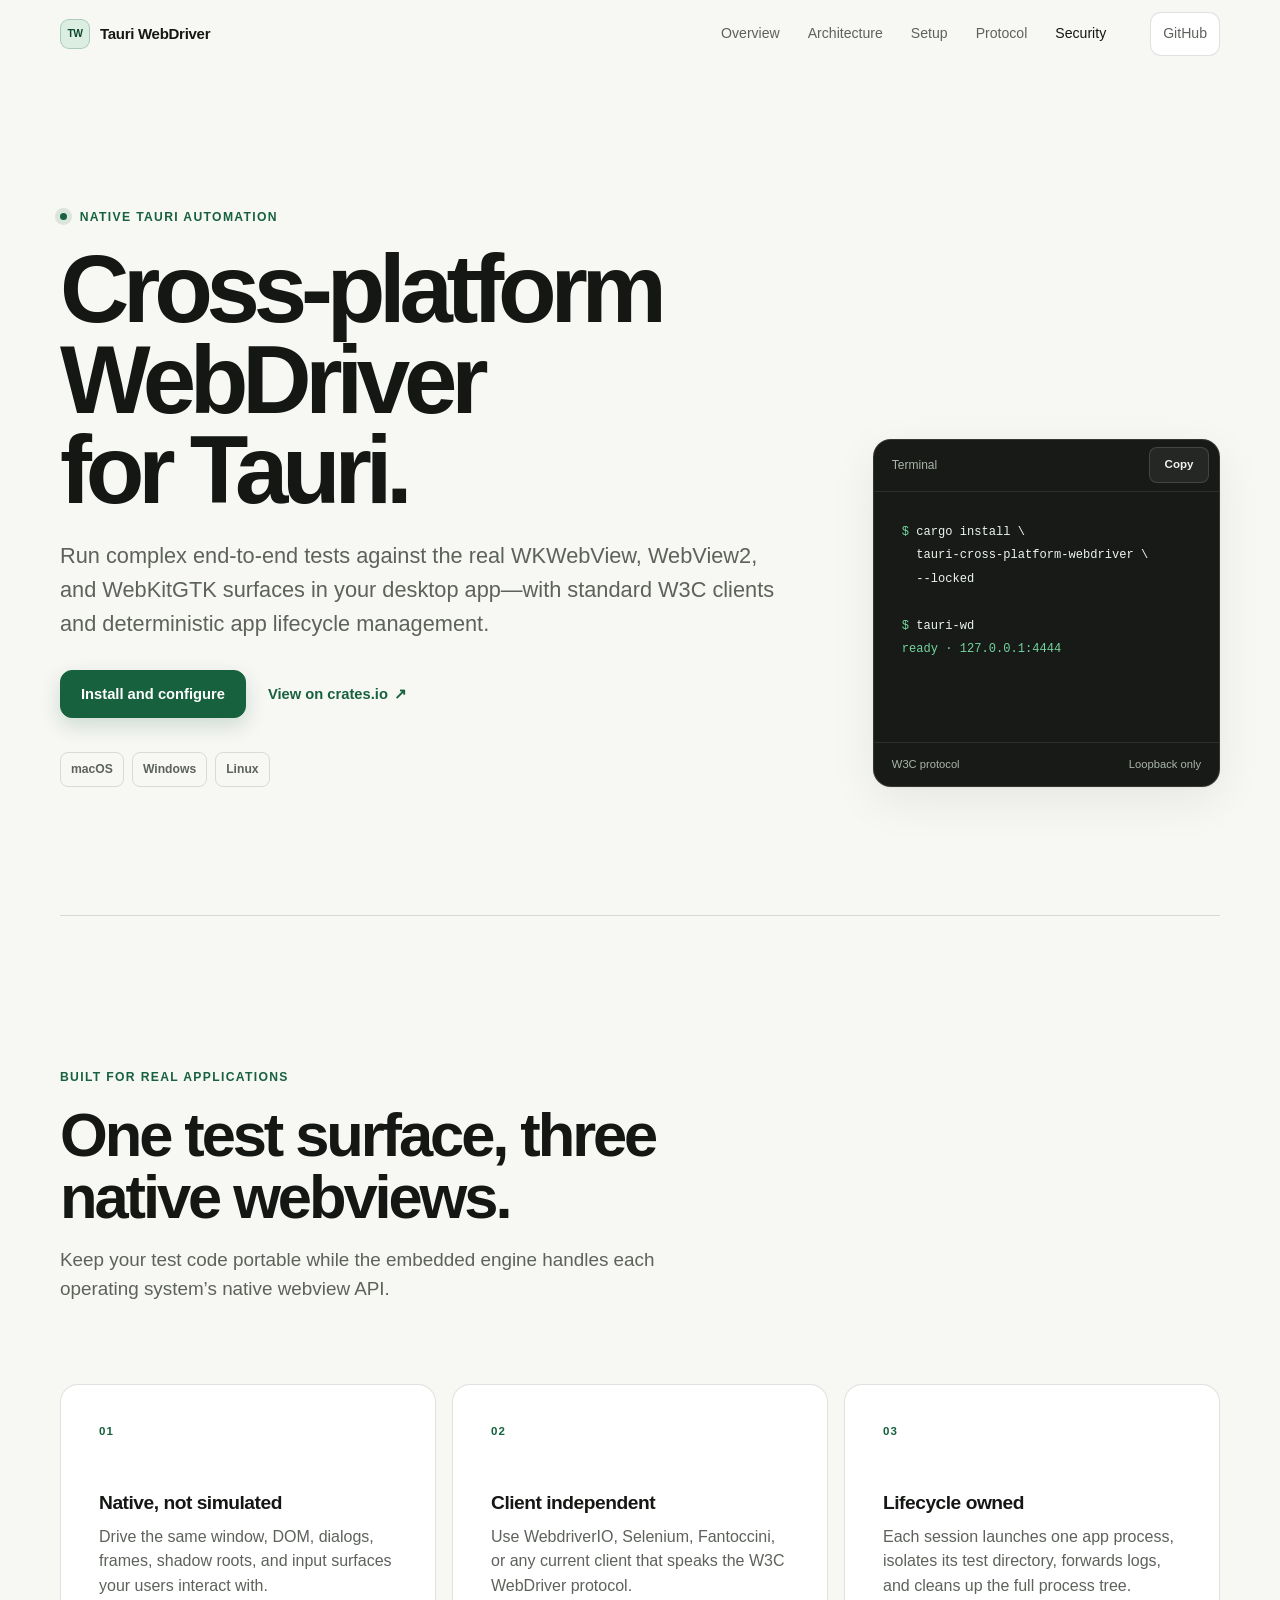
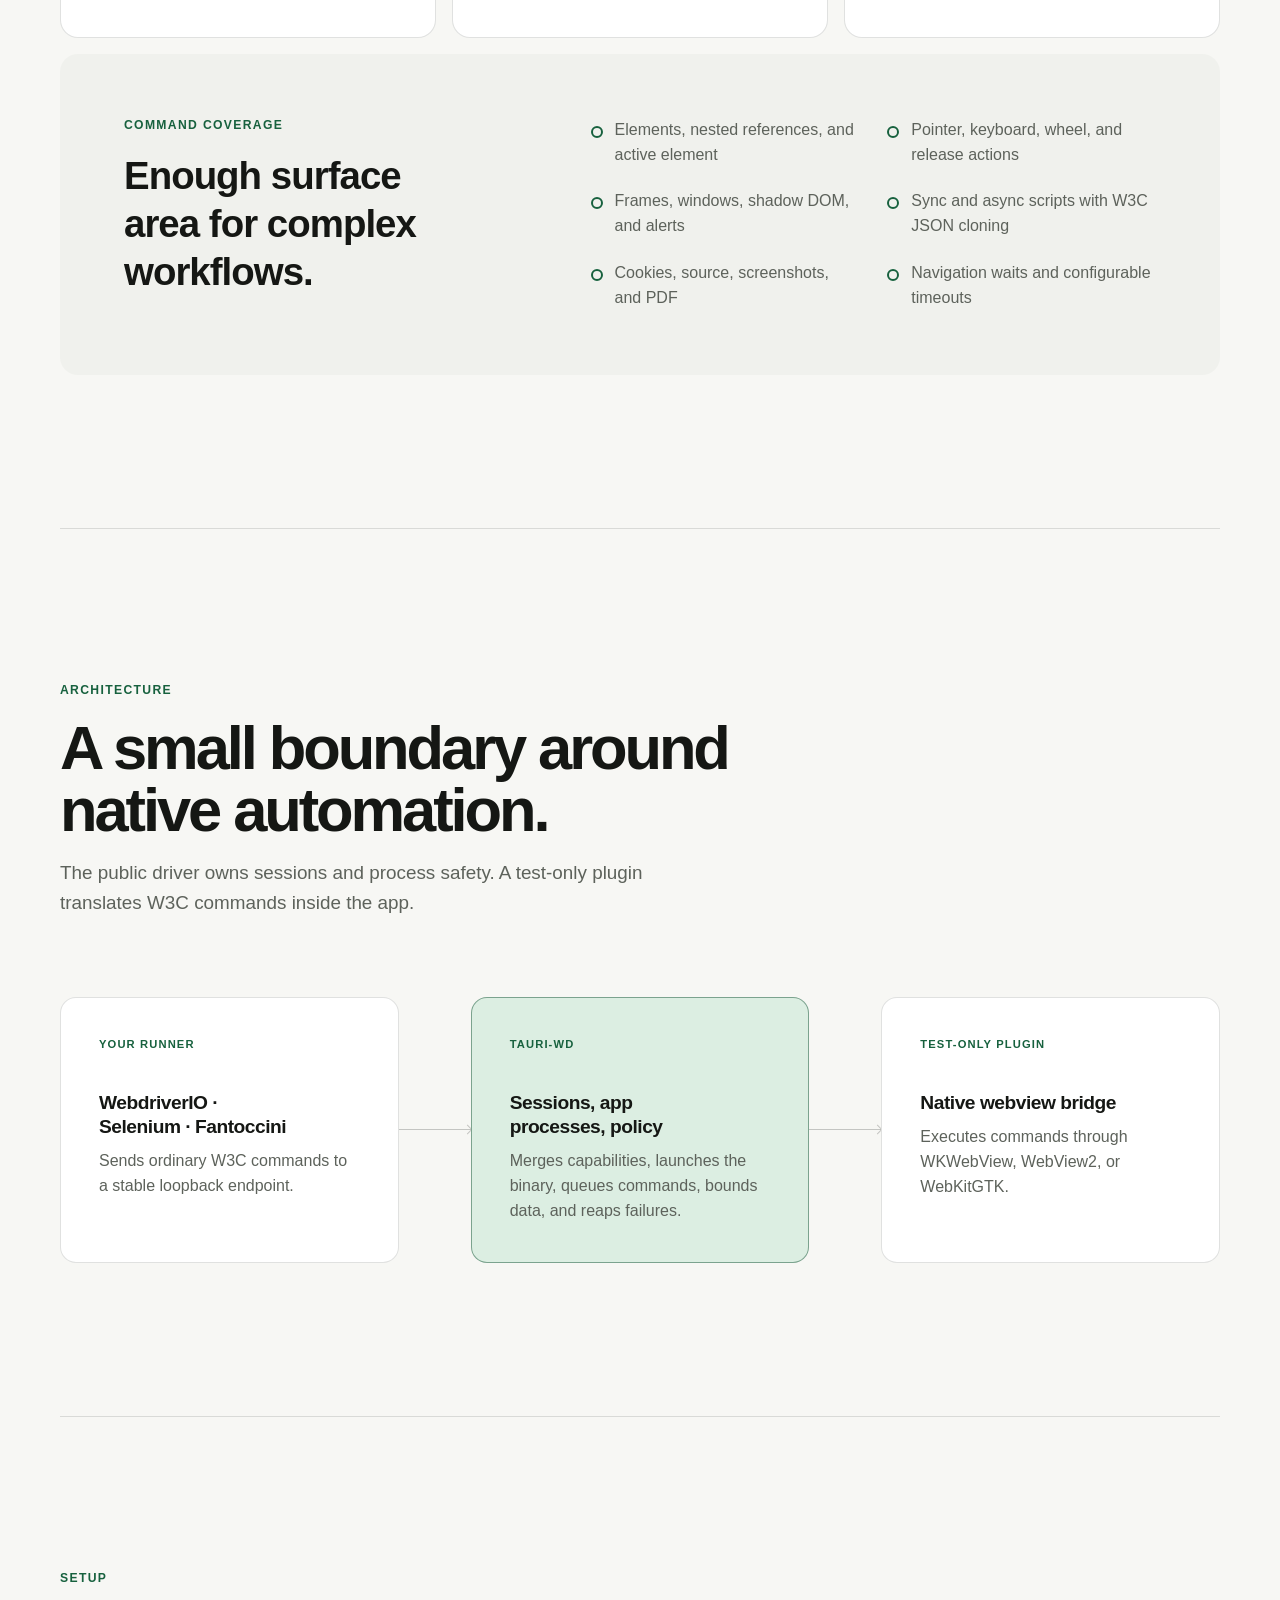
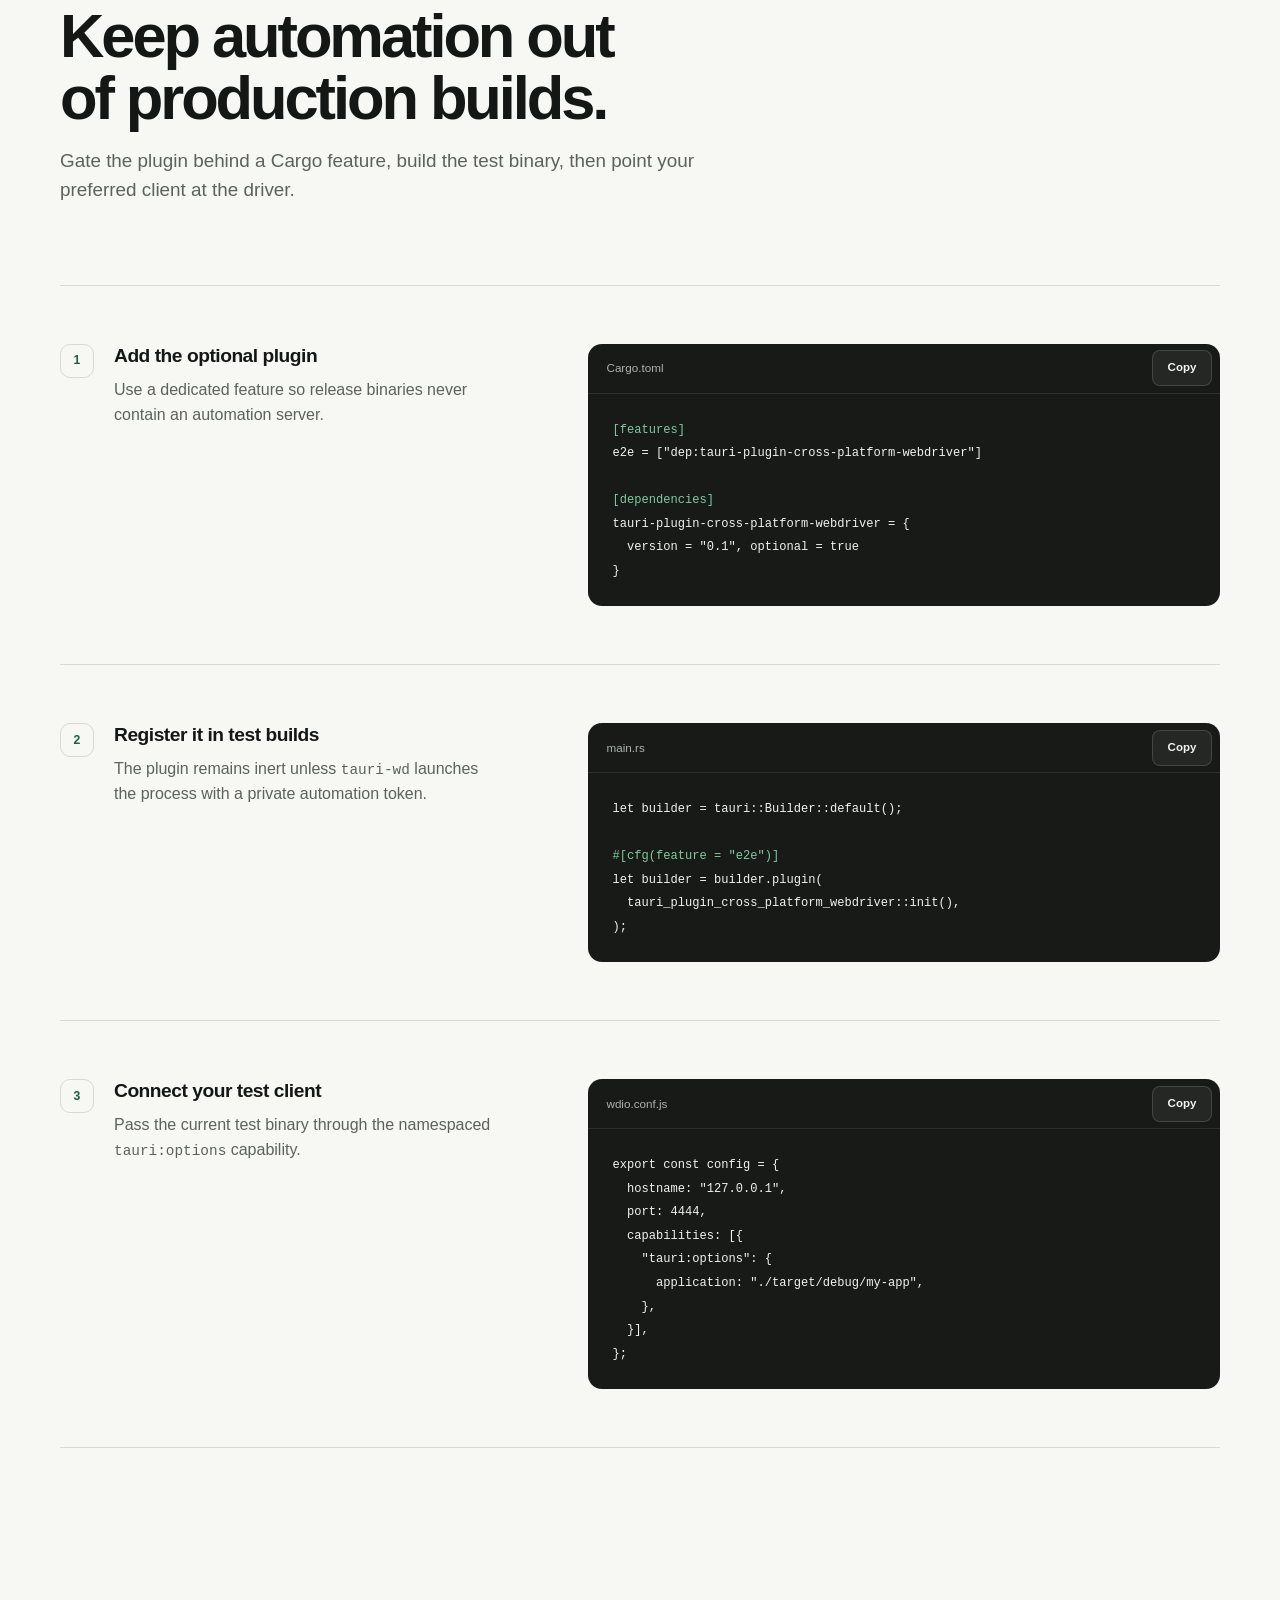
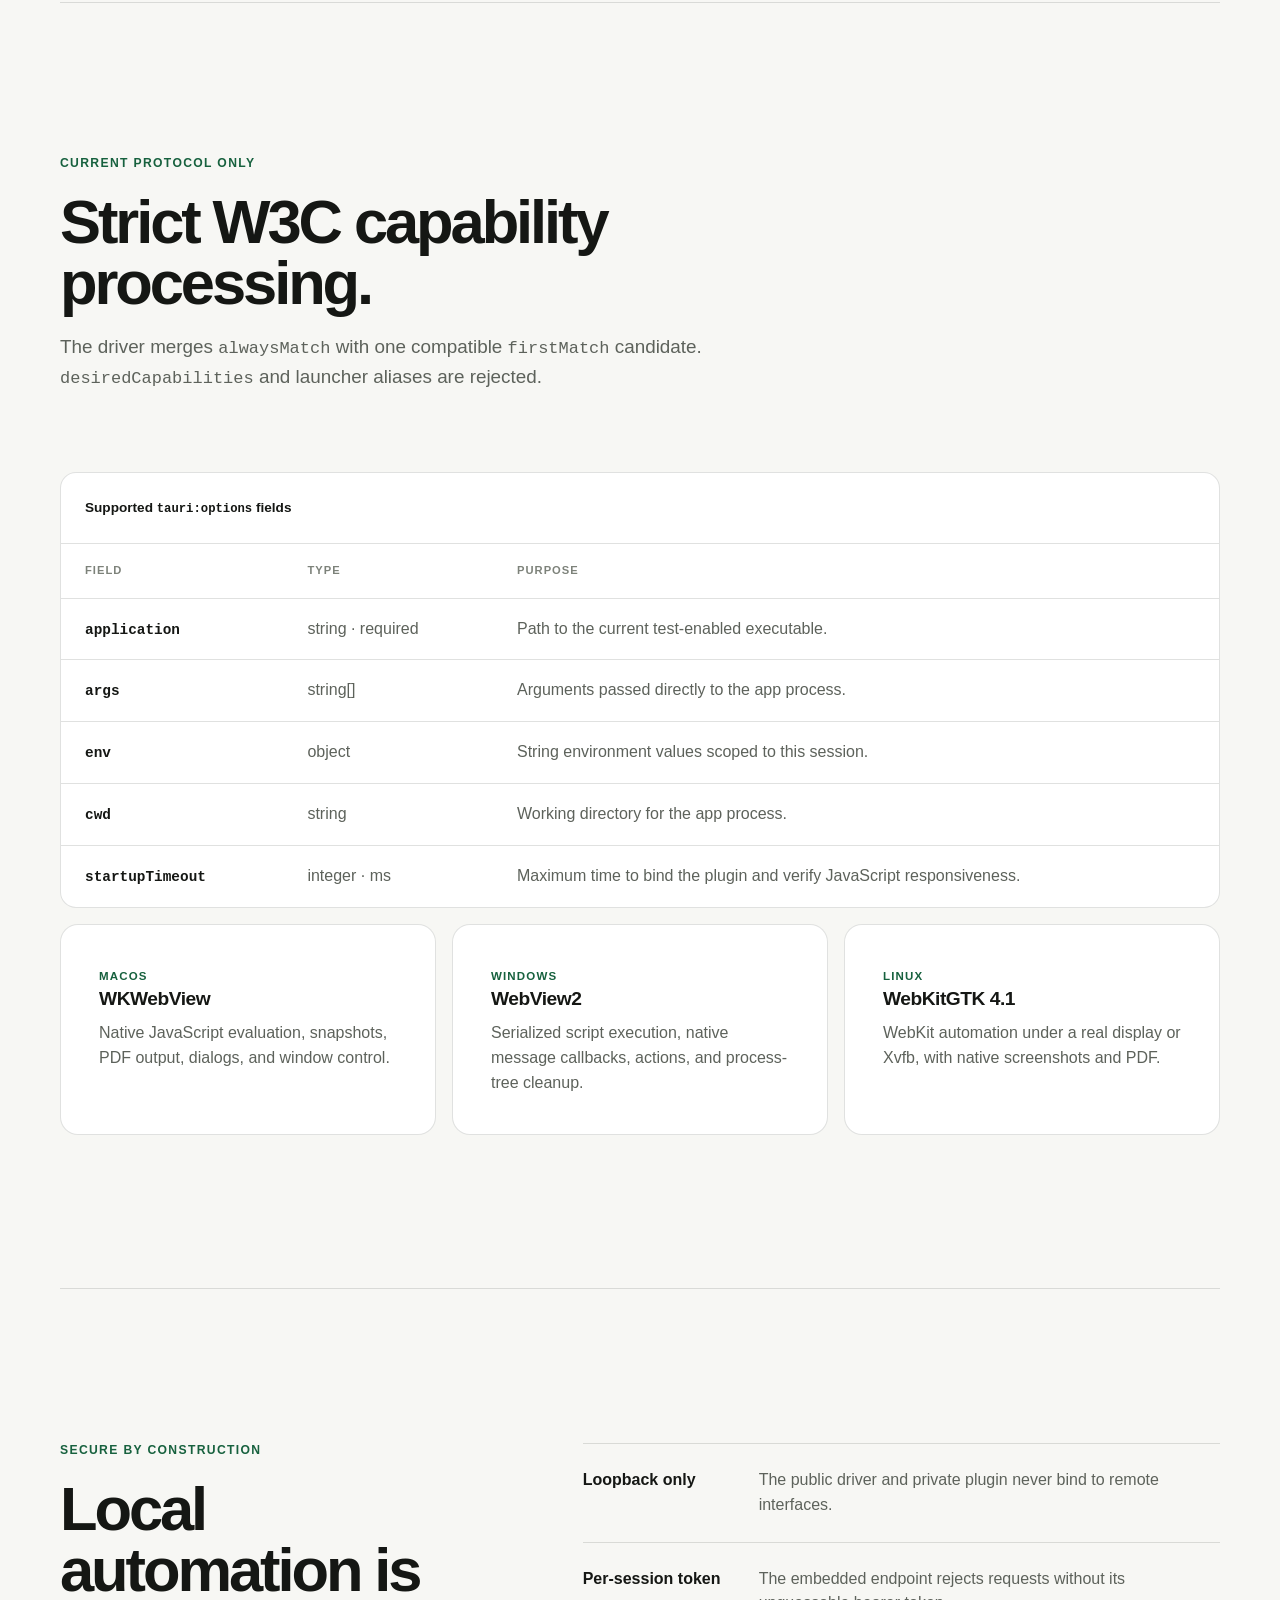
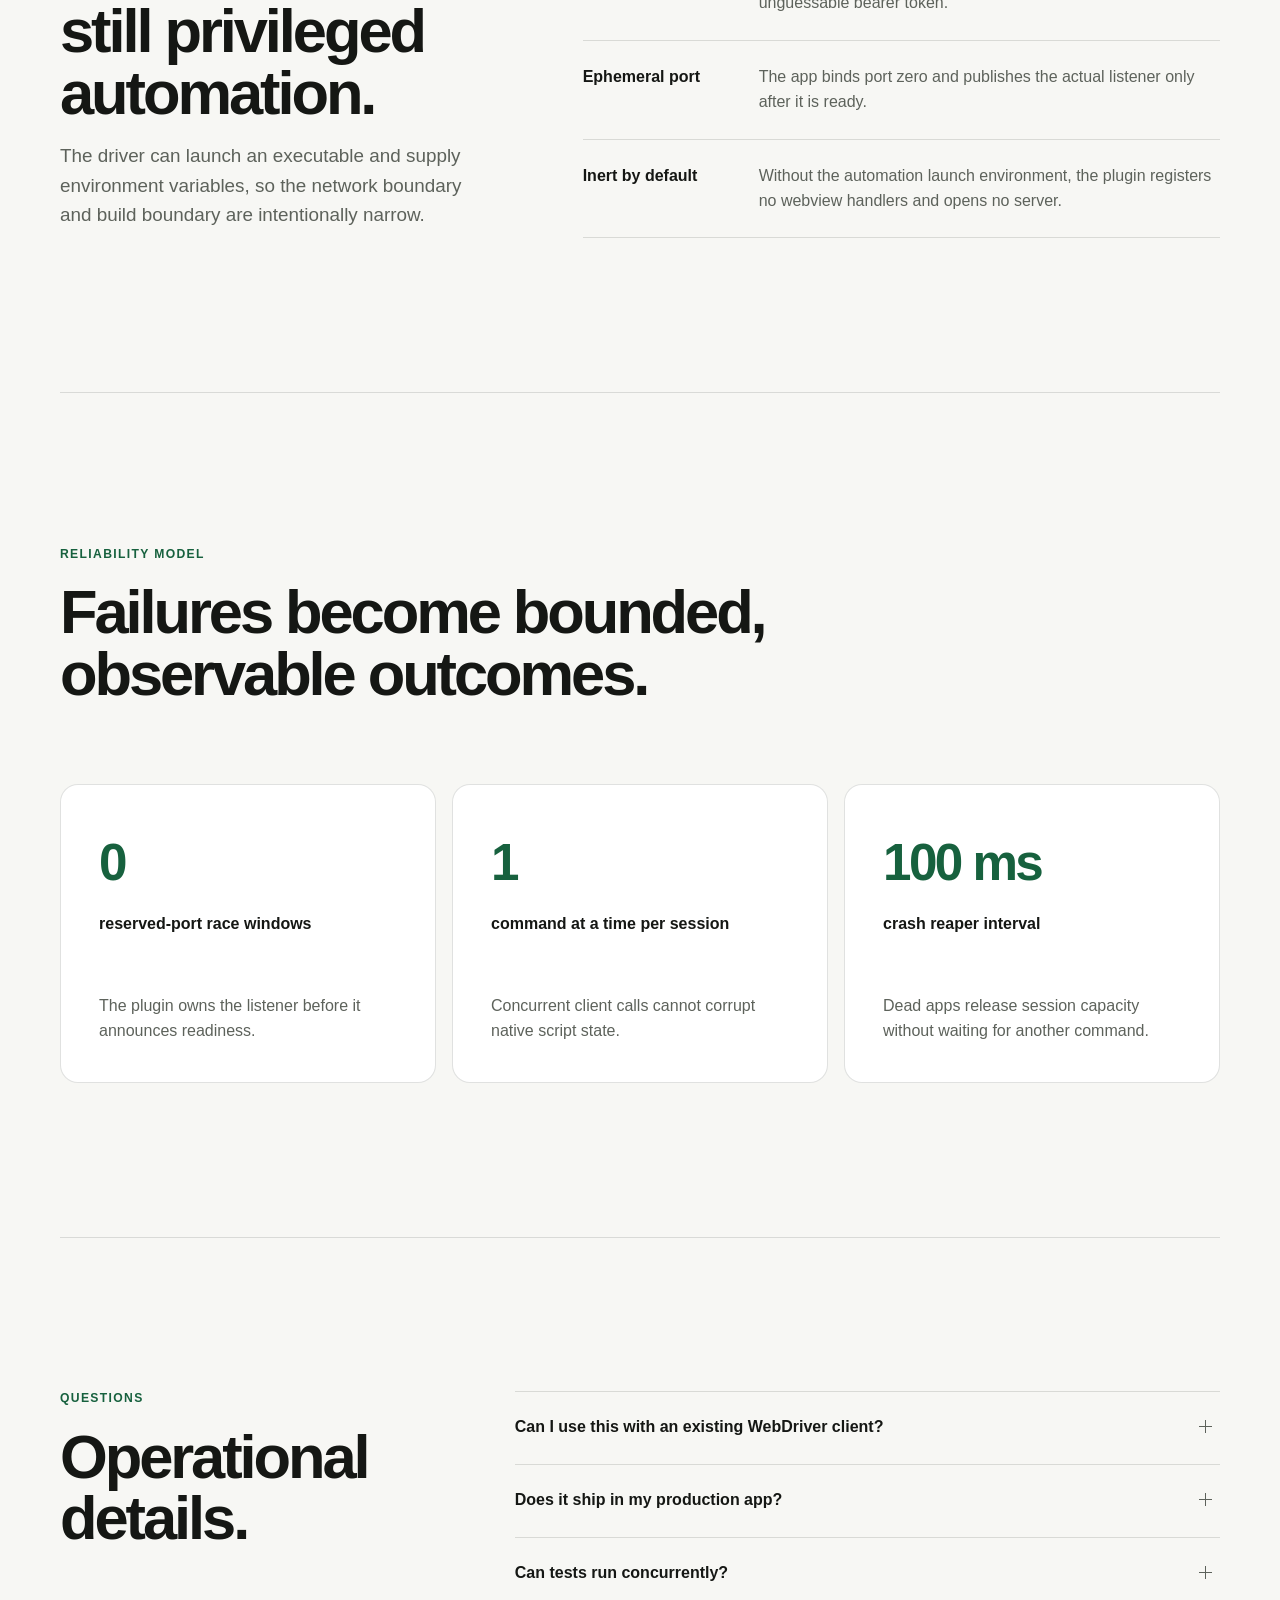
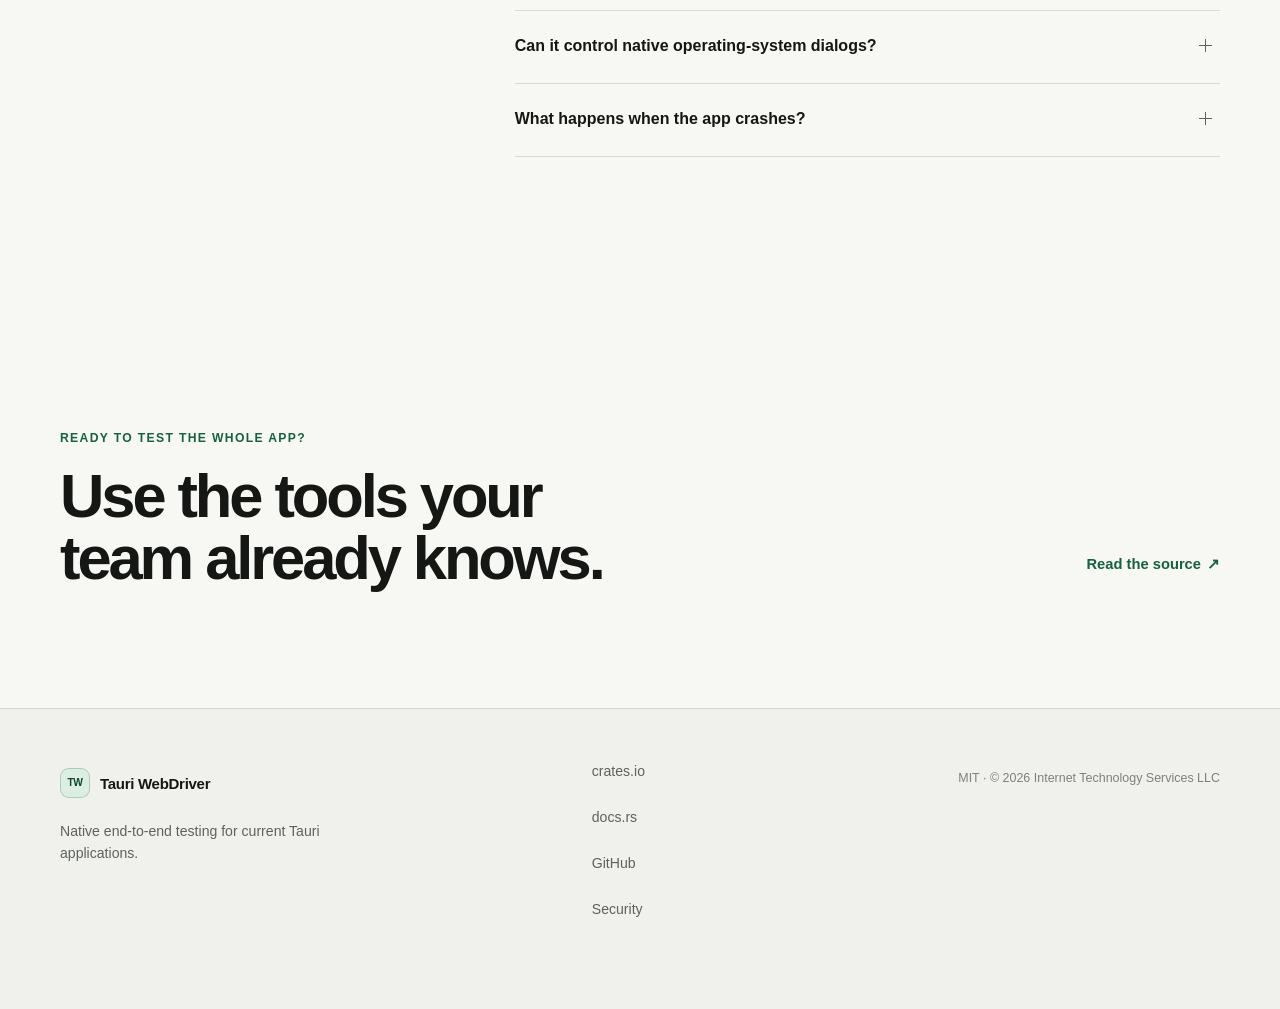
==== site/index.html @ 52b1cd3f "init" ====
<!doctype html>
<html lang="en">
  <head>
    <meta charset="utf-8" />
    <meta name="viewport" content="width=device-width, initial-scale=1" />
    <meta
      name="theme-color"
      content="#f7f7f4"
      media="(prefers-color-scheme: light)"
    />
    <meta
      name="theme-color"
      content="#111311"
      media="(prefers-color-scheme: dark)"
    />
    <title>Tauri WebDriver — Cross-platform end-to-end testing</title>
    <meta
      name="description"
      content="A production-focused W3C WebDriver for reliable Tauri end-to-end testing on macOS, Windows, and Linux."
    />
    <meta name="author" content="Internet Technology Services LLC" />
    <meta name="robots" content="index, follow" />
    <link rel="canonical" href="https://zhom.github.io/tauri-wg/" />
    <link rel="icon" href="./favicon.svg" type="image/svg+xml" />
    <link rel="stylesheet" href="./styles.css" />
    <link rel="sitemap" type="application/xml" href="./sitemap.xml" />

    <meta property="og:type" content="website" />
    <meta property="og:site_name" content="Tauri WebDriver" />
    <meta property="og:title" content="Cross-platform WebDriver for Tauri" />
    <meta
      property="og:description"
      content="Reliable native end-to-end testing for Tauri apps on macOS, Windows, and Linux."
    />
    <meta property="og:url" content="https://zhom.github.io/tauri-wg/" />
    <meta
      property="og:image"
      content="https://zhom.github.io/tauri-wg/social-card.png"
    />
    <meta property="og:image:width" content="1200" />
    <meta property="og:image:height" content="630" />
    <meta
      property="og:image:alt"
      content="Tauri WebDriver — reliable end-to-end testing on macOS, Windows, and Linux"
    />
    <meta name="twitter:card" content="summary_large_image" />
    <meta name="twitter:title" content="Cross-platform WebDriver for Tauri" />
    <meta
      name="twitter:description"
      content="Reliable native end-to-end testing for Tauri apps."
    />
    <meta
      name="twitter:image"
      content="https://zhom.github.io/tauri-wg/social-card.png"
    />

    <script type="application/ld+json">
      {
        "@context": "https://schema.org",
        "@type": "SoftwareApplication",
        "name": "Tauri WebDriver",
        "applicationCategory": "DeveloperApplication",
        "operatingSystem": "macOS, Windows, Linux",
        "description": "A cross-platform W3C WebDriver server and native Tauri plugin for end-to-end testing.",
        "license": "https://opensource.org/license/mit",
        "isAccessibleForFree": true,
        "codeRepository": "https://github.com/zhom/tauri-wg",
        "url": "https://zhom.github.io/tauri-wg/"
      }
    </script>
    <script src="./site.js" defer></script>
  </head>
  <body>
    <a class="skip-link" href="#content">Skip to content</a>

    <header class="site-header">
      <div class="header-inner">
        <a class="wordmark" href="#top" aria-label="Tauri WebDriver home">
          <span class="wordmark-mark" aria-hidden="true">TW</span>
          <span>Tauri WebDriver</span>
        </a>

        <nav class="desktop-nav" aria-label="Main navigation">
          <a href="#overview">Overview</a>
          <a href="#architecture">Architecture</a>
          <a href="#setup">Setup</a>
          <a href="#protocol">Protocol</a>
          <a href="#security">Security</a>
        </nav>

        <a class="header-link" href="https://github.com/zhom/tauri-wg"
          >GitHub</a
        >

        <details class="mobile-nav">
          <summary>Menu</summary>
          <nav aria-label="Mobile navigation">
            <a href="#overview">Overview</a>
            <a href="#architecture">Architecture</a>
            <a href="#setup">Setup</a>
            <a href="#protocol">Protocol</a>
            <a href="#security">Security</a>
            <a href="https://github.com/zhom/tauri-wg">GitHub</a>
          </nav>
        </details>
      </div>
    </header>

    <main id="content">
      <section class="intro section-shell" id="top">
        <div class="intro-copy">
          <p class="eyebrow">
            <span class="status-dot" aria-hidden="true"></span> Native Tauri
            automation
          </p>
          <h1>Cross-platform WebDriver for Tauri.</h1>
          <p class="lede">
            Run complex end-to-end tests against the real WKWebView, WebView2,
            and WebKitGTK surfaces in your desktop app—with standard W3C clients
            and deterministic app lifecycle management.
          </p>
          <div class="intro-actions">
            <a class="primary-action" href="#setup">Install and configure</a>
            <a
              class="text-action"
              href="https://crates.io/crates/tauri-cross-platform-webdriver"
              >View on crates.io <span aria-hidden="true">↗</span></a
            >
          </div>
          <ul class="platform-list" aria-label="Supported operating systems">
            <li>macOS</li>
            <li>Windows</li>
            <li>Linux</li>
          </ul>
        </div>

        <div class="terminal-card" aria-label="Installation command">
          <div class="terminal-bar">
            <span>Terminal</span>
            <button
              class="copy-button"
              type="button"
              data-copy="cargo install tauri-cross-platform-webdriver --locked"
            >
              Copy
            </button>
          </div>
          <pre><code><span class="prompt">$</span> cargo install \
  tauri-cross-platform-webdriver \
  --locked

<span class="prompt">$</span> tauri-wd
<span class="success">ready · 127.0.0.1:4444</span></code></pre>
          <div class="terminal-footer">
            <span>W3C protocol</span>
            <span>Loopback only</span>
          </div>
        </div>
      </section>

      <section class="section section-shell" id="overview">
        <div class="heading-group reveal">
          <p class="eyebrow">Built for real applications</p>
          <h2>One test surface, three native webviews.</h2>
          <p>
            Keep your test code portable while the embedded engine handles each
            operating system’s native webview API.
          </p>
        </div>
        <div class="feature-grid">
          <article class="feature-card reveal">
            <p class="feature-index">01</p>
            <h3>Native, not simulated</h3>
            <p>
              Drive the same window, DOM, dialogs, frames, shadow roots, and
              input surfaces your users interact with.
            </p>
          </article>
          <article class="feature-card reveal">
            <p class="feature-index">02</p>
            <h3>Client independent</h3>
            <p>
              Use WebdriverIO, Selenium, Fantoccini, or any current client that
              speaks the W3C WebDriver protocol.
            </p>
          </article>
          <article class="feature-card reveal">
            <p class="feature-index">03</p>
            <h3>Lifecycle owned</h3>
            <p>
              Each session launches one app process, isolates its test
              directory, forwards logs, and cleans up the full process tree.
            </p>
          </article>
        </div>

        <div class="capability-panel reveal">
          <div>
            <p class="eyebrow">Command coverage</p>
            <h3>Enough surface area for complex workflows.</h3>
          </div>
          <ul class="check-list">
            <li>Elements, nested references, and active element</li>
            <li>Pointer, keyboard, wheel, and release actions</li>
            <li>Frames, windows, shadow DOM, and alerts</li>
            <li>Sync and async scripts with W3C JSON cloning</li>
            <li>Cookies, source, screenshots, and PDF</li>
            <li>Navigation waits and configurable timeouts</li>
          </ul>
        </div>
      </section>

      <section class="section section-shell" id="architecture">
        <div class="heading-group reveal">
          <p class="eyebrow">Architecture</p>
          <h2>A small boundary around native automation.</h2>
          <p>
            The public driver owns sessions and process safety. A test-only
            plugin translates W3C commands inside the app.
          </p>
        </div>
        <div class="flow" aria-label="WebDriver request architecture">
          <article class="flow-node reveal">
            <span class="flow-label">Your runner</span>
            <h3>WebdriverIO · Selenium · Fantoccini</h3>
            <p>Sends ordinary W3C commands to a stable loopback endpoint.</p>
          </article>
          <div class="flow-connector" aria-hidden="true"><span></span></div>
          <article class="flow-node flow-node-accent reveal">
            <span class="flow-label">tauri-wd</span>
            <h3>Sessions, app processes, policy</h3>
            <p>
              Merges capabilities, launches the binary, queues commands, bounds
              data, and reaps failures.
            </p>
          </article>
          <div class="flow-connector" aria-hidden="true"><span></span></div>
          <article class="flow-node reveal">
            <span class="flow-label">Test-only plugin</span>
            <h3>Native webview bridge</h3>
            <p>Executes commands through WKWebView, WebView2, or WebKitGTK.</p>
          </article>
        </div>
      </section>

      <section class="section section-shell" id="setup">
        <div class="heading-group reveal">
          <p class="eyebrow">Setup</p>
          <h2>Keep automation out of production builds.</h2>
          <p>
            Gate the plugin behind a Cargo feature, build the test binary, then
            point your preferred client at the driver.
          </p>
        </div>

        <ol class="steps">
          <li class="step reveal">
            <div class="step-copy">
              <span class="step-number">1</span>
              <div>
                <h3>Add the optional plugin</h3>
                <p>
                  Use a dedicated feature so release binaries never contain an
                  automation server.
                </p>
              </div>
            </div>
            <div class="code-block">
              <div class="code-header">
                <span>Cargo.toml</span>
                <button
                  class="copy-button"
                  type="button"
                  data-copy='[features]
e2e = ["dep:tauri-plugin-cross-platform-webdriver"]

[dependencies]
tauri-plugin-cross-platform-webdriver = { version = "0.1", optional = true }'
                >
                  Copy
                </button>
              </div>
              <pre><code><span class="muted">[features]</span>
e2e = ["dep:tauri-plugin-cross-platform-webdriver"]

<span class="muted">[dependencies]</span>
tauri-plugin-cross-platform-webdriver = {
  version = "0.1", optional = true
}</code></pre>
            </div>
          </li>

          <li class="step reveal">
            <div class="step-copy">
              <span class="step-number">2</span>
              <div>
                <h3>Register it in test builds</h3>
                <p>
                  The plugin remains inert unless <code>tauri-wd</code> launches
                  the process with a private automation token.
                </p>
              </div>
            </div>
            <div class="code-block">
              <div class="code-header">
                <span>main.rs</span>
                <button
                  class="copy-button"
                  type="button"
                  data-copy='let builder = tauri::Builder::default();

#[cfg(feature = "e2e")]
let builder = builder.plugin(
    tauri_plugin_cross_platform_webdriver::init(),
);'
                >
                  Copy
                </button>
              </div>
              <pre><code>let builder = tauri::Builder::default();

<span class="muted">#[cfg(feature = "e2e")]</span>
let builder = builder.plugin(
  tauri_plugin_cross_platform_webdriver::init(),
);</code></pre>
            </div>
          </li>

          <li class="step reveal">
            <div class="step-copy">
              <span class="step-number">3</span>
              <div>
                <h3>Connect your test client</h3>
                <p>
                  Pass the current test binary through the namespaced
                  <code>tauri:options</code> capability.
                </p>
              </div>
            </div>
            <div class="code-block">
              <div class="code-header">
                <span>wdio.conf.js</span>
                <button
                  class="copy-button"
                  type="button"
                  data-copy='export const config = {
  hostname: "127.0.0.1",
  port: 4444,
  capabilities: [{
    "tauri:options": {
      application: "./target/debug/my-app",
    },
  }],
};'
                >
                  Copy
                </button>
              </div>
              <pre><code>export const config = {
  hostname: "127.0.0.1",
  port: 4444,
  capabilities: [{
    "tauri:options": {
      application: "./target/debug/my-app",
    },
  }],
};</code></pre>
            </div>
          </li>
        </ol>
      </section>

      <section class="section section-shell" id="protocol">
        <div class="heading-group reveal">
          <p class="eyebrow">Current protocol only</p>
          <h2>Strict W3C capability processing.</h2>
          <p>
            The driver merges <code>alwaysMatch</code> with one compatible
            <code>firstMatch</code> candidate.
            <code>desiredCapabilities</code> and launcher aliases are rejected.
          </p>
        </div>
        <div class="table-wrap reveal">
          <table>
            <caption>
              Supported
              <code>tauri:options</code>
              fields
            </caption>
            <thead>
              <tr>
                <th scope="col">Field</th>
                <th scope="col">Type</th>
                <th scope="col">Purpose</th>
              </tr>
            </thead>
            <tbody>
              <tr>
                <th scope="row"><code>application</code></th>
                <td>string · required</td>
                <td>Path to the current test-enabled executable.</td>
              </tr>
              <tr>
                <th scope="row"><code>args</code></th>
                <td>string[]</td>
                <td>Arguments passed directly to the app process.</td>
              </tr>
              <tr>
                <th scope="row"><code>env</code></th>
                <td>object</td>
                <td>String environment values scoped to this session.</td>
              </tr>
              <tr>
                <th scope="row"><code>cwd</code></th>
                <td>string</td>
                <td>Working directory for the app process.</td>
              </tr>
              <tr>
                <th scope="row"><code>startupTimeout</code></th>
                <td>integer · ms</td>
                <td>
                  Maximum time to bind the plugin and verify JavaScript
                  responsiveness.
                </td>
              </tr>
            </tbody>
          </table>
        </div>

        <div class="compatibility-grid">
          <article class="compatibility-card reveal">
            <span>macOS</span>
            <h3>WKWebView</h3>
            <p>
              Native JavaScript evaluation, snapshots, PDF output, dialogs, and
              window control.
            </p>
          </article>
          <article class="compatibility-card reveal">
            <span>Windows</span>
            <h3>WebView2</h3>
            <p>
              Serialized script execution, native message callbacks, actions,
              and process-tree cleanup.
            </p>
          </article>
          <article class="compatibility-card reveal">
            <span>Linux</span>
            <h3>WebKitGTK 4.1</h3>
            <p>
              WebKit automation under a real display or Xvfb, with native
              screenshots and PDF.
            </p>
          </article>
        </div>
      </section>

      <section class="section section-shell" id="security">
        <div class="security-layout">
          <div class="heading-group reveal">
            <p class="eyebrow">Secure by construction</p>
            <h2>Local automation is still privileged automation.</h2>
            <p>
              The driver can launch an executable and supply environment
              variables, so the network boundary and build boundary are
              intentionally narrow.
            </p>
          </div>
          <dl class="security-list reveal">
            <div>
              <dt>Loopback only</dt>
              <dd>
                The public driver and private plugin never bind to remote
                interfaces.
              </dd>
            </div>
            <div>
              <dt>Per-session token</dt>
              <dd>
                The embedded endpoint rejects requests without its unguessable
                bearer token.
              </dd>
            </div>
            <div>
              <dt>Ephemeral port</dt>
              <dd>
                The app binds port zero and publishes the actual listener only
                after it is ready.
              </dd>
            </div>
            <div>
              <dt>Inert by default</dt>
              <dd>
                Without the automation launch environment, the plugin registers
                no webview handlers and opens no server.
              </dd>
            </div>
          </dl>
        </div>
      </section>

      <section class="section section-shell" id="reliability">
        <div class="heading-group reveal">
          <p class="eyebrow">Reliability model</p>
          <h2>Failures become bounded, observable outcomes.</h2>
        </div>
        <div class="reliability-grid">
          <article class="metric-card reveal">
            <strong>0</strong>
            <span>reserved-port race windows</span>
            <p>The plugin owns the listener before it announces readiness.</p>
          </article>
          <article class="metric-card reveal">
            <strong>1</strong>
            <span>command at a time per session</span>
            <p>Concurrent client calls cannot corrupt native script state.</p>
          </article>
          <article class="metric-card reveal">
            <strong>100 ms</strong>
            <span>crash reaper interval</span>
            <p>
              Dead apps release session capacity without waiting for another
              command.
            </p>
          </article>
        </div>
      </section>

      <section class="section section-shell faq" id="faq">
        <div class="heading-group reveal">
          <p class="eyebrow">Questions</p>
          <h2>Operational details.</h2>
        </div>
        <div class="faq-list reveal">
          <details>
            <summary>Can I use this with an existing WebDriver client?</summary>
            <p>
              Yes. The public endpoint uses the current W3C protocol.
              WebdriverIO, Selenium, and Fantoccini can all create sessions with
              <code>tauri:options</code>.
            </p>
          </details>
          <details>
            <summary>Does it ship in my production app?</summary>
            <p>
              It should not. Keep the plugin optional and enable it only in a
              dedicated test build. It also remains inert unless the driver
              supplies the automation environment and token.
            </p>
          </details>
          <details>
            <summary>Can tests run concurrently?</summary>
            <p>
              Yes. Each session has its own app process, private plugin
              endpoint, token, command queue, and isolated automation directory.
              Set <code>--max-sessions</code> according to runner capacity.
            </p>
          </details>
          <details>
            <summary>Can it control native operating-system dialogs?</summary>
            <p>
              WebDriver controls the webview, not OS-owned surfaces such as a
              native file picker. In an e2e build, use
              <code>automation_enabled()</code> to expose a deterministic
              test-only command or fixture path for that boundary.
            </p>
          </details>
          <details>
            <summary>What happens when the app crashes?</summary>
            <p>
              The driver notices the process exit in the background, removes the
              session, releases capacity, and reports an invalid or failed
              session instead of poisoning future tests.
            </p>
          </details>
        </div>
      </section>

      <section class="closing section-shell reveal">
        <div>
          <p class="eyebrow">Ready to test the whole app?</p>
          <h2>Use the tools your team already knows.</h2>
        </div>
        <a class="text-action" href="https://github.com/zhom/tauri-wg"
          >Read the source <span aria-hidden="true">↗</span></a
        >
      </section>
    </main>

    <footer class="site-footer">
      <div class="section-shell footer-inner">
        <div>
          <a class="wordmark" href="#top">
            <span class="wordmark-mark" aria-hidden="true">TW</span>
            <span>Tauri WebDriver</span>
          </a>
          <p>Native end-to-end testing for current Tauri applications.</p>
        </div>
        <nav aria-label="Footer navigation">
          <a href="https://crates.io/crates/tauri-cross-platform-webdriver"
            >crates.io</a
          >
          <a href="https://docs.rs/tauri-cross-platform-webdriver">docs.rs</a>
          <a href="https://github.com/zhom/tauri-wg">GitHub</a>
          <a href="https://github.com/zhom/tauri-wg/blob/main/SECURITY.md"
            >Security</a
          >
        </nav>
        <p class="copyright">
          MIT · © <span id="year">2026</span> Internet Technology Services LLC
        </p>
      </div>
    </footer>
  </body>
</html>
---- site/styles.css ----
:root {
  color-scheme: light dark;
  --bg: #f7f7f4;
  --surface: #ffffff;
  --surface-soft: #f0f1ed;
  --surface-strong: #e5e7e0;
  --text: #151714;
  --text-soft: #5d625b;
  --text-faint: #7d827a;
  --border: rgba(21, 23, 20, 0.13);
  --border-strong: rgba(21, 23, 20, 0.22);
  --accent: #17613e;
  --accent-strong: #0d482d;
  --accent-soft: #dceee2;
  --code: #171a17;
  --code-text: #eff4ef;
  --code-soft: #aab5aa;
  --shadow:
    0 1px 2px rgba(20, 24, 20, 0.04), 0 14px 48px rgba(20, 24, 20, 0.07);
  --spring: cubic-bezier(0.22, 1, 0.36, 1);
  --fast: 180ms;
  --medium: 520ms;
  --header-height: 68px;
  --shell: min(1160px, calc(100vw - 40px));
}

* {
  box-sizing: border-box;
}

html {
  scroll-behavior: smooth;
  scroll-padding-top: calc(var(--header-height) + 24px);
}

body {
  margin: 0;
  background: var(--bg);
  color: var(--text);
  font-family:
    -apple-system, BlinkMacSystemFont, "SF Pro Text", "Segoe UI", sans-serif;
  font-size: 16px;
  line-height: 1.55;
  text-rendering: optimizeLegibility;
  -webkit-font-smoothing: antialiased;
}

button,
a,
summary {
  -webkit-tap-highlight-color: transparent;
}

a {
  color: inherit;
  text-decoration: none;
}

button {
  color: inherit;
  font: inherit;
}

code,
pre {
  font-family: "SFMono-Regular", Consolas, "Liberation Mono", monospace;
}

code {
  font-size: 0.9em;
}

pre {
  margin: 0;
  overflow-x: auto;
  font-size: 0.84rem;
  line-height: 1.75;
}

h1,
h2,
h3,
p {
  margin-top: 0;
}

h1,
h2,
h3 {
  text-wrap: balance;
}

h1 {
  max-width: 820px;
  margin-bottom: 24px;
  font-size: clamp(3rem, 7.5vw, 6.75rem);
  font-weight: 650;
  letter-spacing: -0.065em;
  line-height: 0.94;
}

h2 {
  max-width: 760px;
  margin-bottom: 18px;
  font-size: clamp(2.1rem, 4.8vw, 4.25rem);
  font-weight: 620;
  letter-spacing: -0.05em;
  line-height: 1;
}

h3 {
  margin-bottom: 10px;
  font-size: 1.2rem;
  font-weight: 620;
  letter-spacing: -0.025em;
  line-height: 1.25;
}

.skip-link {
  position: fixed;
  z-index: 100;
  top: 8px;
  left: 8px;
  padding: 10px 14px;
  border: 1px solid var(--border);
  border-radius: 8px;
  background: var(--surface);
  transform: translateY(-150%);
}

.skip-link:focus {
  transform: translateY(0);
}

:focus-visible {
  outline: 3px solid color-mix(in srgb, var(--accent) 48%, transparent);
  outline-offset: 3px;
}

.section-shell {
  width: var(--shell);
  margin-inline: auto;
}

.site-header {
  position: sticky;
  z-index: 20;
  top: 0;
  min-height: var(--header-height);
  border-bottom: 1px solid transparent;
  background: color-mix(in srgb, var(--bg) 82%, transparent);
  -webkit-backdrop-filter: blur(18px) saturate(1.2);
  backdrop-filter: blur(18px) saturate(1.2);
  transition:
    border-color var(--fast) ease,
    background-color var(--fast) ease;
}

.site-header.is-scrolled {
  border-color: var(--border);
}

.header-inner {
  display: flex;
  width: var(--shell);
  min-height: var(--header-height);
  margin-inline: auto;
  align-items: center;
  gap: 28px;
}

.wordmark {
  display: inline-flex;
  min-height: 44px;
  align-items: center;
  gap: 10px;
  font-size: 0.94rem;
  font-weight: 650;
  letter-spacing: -0.02em;
}

.wordmark-mark {
  display: grid;
  width: 30px;
  height: 30px;
  place-items: center;
  border: 1px solid color-mix(in srgb, var(--accent) 25%, transparent);
  border-radius: 9px;
  background: var(--accent-soft);
  color: var(--accent-strong);
  font-size: 0.64rem;
  font-weight: 800;
  letter-spacing: -0.04em;
}

.desktop-nav {
  display: flex;
  margin-left: auto;
  align-items: center;
  gap: 4px;
}

.desktop-nav a,
.header-link {
  display: inline-flex;
  min-height: 44px;
  padding-inline: 12px;
  align-items: center;
  color: var(--text-soft);
  font-size: 0.88rem;
  font-weight: 520;
  transition: color var(--fast) ease;
}

.desktop-nav a:hover,
.desktop-nav a.is-active,
.header-link:hover {
  color: var(--text);
}

.header-link {
  margin-left: 4px;
  border: 1px solid var(--border);
  border-radius: 11px;
  background: var(--surface);
}

.mobile-nav {
  display: none;
  margin-left: auto;
}

.intro {
  display: grid;
  min-height: min(850px, calc(100svh - var(--header-height)));
  padding-block: clamp(72px, 11vw, 150px) clamp(80px, 10vw, 130px);
  align-items: end;
  grid-template-columns: minmax(0, 1.5fr) minmax(340px, 0.72fr);
  gap: clamp(44px, 7vw, 100px);
}

.eyebrow {
  margin-bottom: 20px;
  color: var(--accent);
  font-size: 0.76rem;
  font-weight: 720;
  letter-spacing: 0.11em;
  line-height: 1.2;
  text-transform: uppercase;
}

.status-dot {
  display: inline-block;
  width: 7px;
  height: 7px;
  margin-right: 8px;
  border-radius: 50%;
  background: var(--accent);
  box-shadow: 0 0 0 5px color-mix(in srgb, var(--accent) 12%, transparent);
  vertical-align: 1px;
}

.lede {
  max-width: 720px;
  margin-bottom: 30px;
  color: var(--text-soft);
  font-size: clamp(1.08rem, 1.8vw, 1.36rem);
  line-height: 1.55;
  text-wrap: pretty;
}

.intro-actions {
  display: flex;
  flex-wrap: wrap;
  align-items: center;
  gap: 12px 22px;
}

.primary-action,
.text-action {
  display: inline-flex;
  min-height: 48px;
  align-items: center;
  justify-content: center;
  font-size: 0.92rem;
  font-weight: 650;
}

.primary-action {
  padding-inline: 20px;
  border: 1px solid var(--accent);
  border-radius: 12px;
  background: var(--accent);
  color: #fff;
  box-shadow: 0 8px 20px color-mix(in srgb, var(--accent) 18%, transparent);
  transition:
    background-color var(--fast) ease,
    transform var(--fast) var(--spring);
}

.primary-action:hover {
  background: var(--accent-strong);
}

.primary-action:active,
.copy-button:active,
.header-link:active {
  transform: scale(0.97);
}

.text-action {
  gap: 6px;
  color: var(--accent);
}

.text-action span {
  transition: transform var(--fast) var(--spring);
}

.text-action:hover span {
  transform: translate(2px, -2px);
}

.platform-list {
  display: flex;
  margin: 34px 0 0;
  padding: 0;
  flex-wrap: wrap;
  gap: 8px;
  list-style: none;
}

.platform-list li {
  padding: 7px 10px;
  border: 1px solid var(--border);
  border-radius: 8px;
  color: var(--text-soft);
  font-size: 0.76rem;
  font-weight: 620;
}

.terminal-card {
  overflow: hidden;
  border: 1px solid color-mix(in srgb, #fff 12%, transparent);
  border-radius: 18px;
  background: var(--code);
  color: var(--code-text);
  box-shadow: var(--shadow);
}

.terminal-bar,
.terminal-footer,
.code-header {
  display: flex;
  align-items: center;
  justify-content: space-between;
}

.terminal-bar {
  min-height: 52px;
  padding-inline: 18px 10px;
  border-bottom: 1px solid rgba(255, 255, 255, 0.09);
  color: var(--code-soft);
  font-size: 0.75rem;
}

.terminal-card pre {
  min-height: 250px;
  padding: 28px;
}

.terminal-footer {
  padding: 13px 18px;
  border-top: 1px solid rgba(255, 255, 255, 0.09);
  color: var(--code-soft);
  font-size: 0.7rem;
}

.prompt,
.success {
  color: #74d49e;
}

.copy-button {
  min-width: 60px;
  min-height: 36px;
  padding-inline: 12px;
  border: 1px solid rgba(255, 255, 255, 0.14);
  border-radius: 8px;
  background: rgba(255, 255, 255, 0.06);
  color: var(--code-text);
  cursor: pointer;
  font-size: 0.72rem;
  font-weight: 650;
  transition:
    background-color var(--fast) ease,
    transform var(--fast) var(--spring);
}

.copy-button:hover {
  background: rgba(255, 255, 255, 0.12);
}

.section {
  padding-block: clamp(90px, 12vw, 160px);
  border-top: 1px solid var(--border);
}

.heading-group {
  max-width: 820px;
  margin-bottom: clamp(44px, 7vw, 80px);
}

.heading-group > p:last-child {
  max-width: 660px;
  margin-bottom: 0;
  color: var(--text-soft);
  font-size: clamp(1rem, 1.6vw, 1.18rem);
  text-wrap: pretty;
}

.feature-grid,
.compatibility-grid,
.reliability-grid {
  display: grid;
  grid-template-columns: repeat(3, minmax(0, 1fr));
  gap: 16px;
}

.feature-card,
.compatibility-card,
.metric-card {
  min-width: 0;
  padding: clamp(24px, 3.5vw, 38px);
  border: 1px solid var(--border);
  border-radius: 18px;
  background: var(--surface);
  transition:
    border-color var(--fast) ease,
    box-shadow var(--fast) ease;
}

.feature-card:hover,
.compatibility-card:hover {
  border-color: var(--border-strong);
  box-shadow: 0 12px 34px rgba(20, 24, 20, 0.05);
}

.feature-card p:last-child,
.compatibility-card p,
.metric-card p {
  margin-bottom: 0;
  color: var(--text-soft);
}

.feature-index,
.compatibility-card > span {
  margin-bottom: 50px;
  color: var(--accent);
  font-size: 0.72rem;
  font-weight: 720;
  letter-spacing: 0.1em;
  text-transform: uppercase;
}

.capability-panel {
  display: grid;
  margin-top: 16px;
  padding: clamp(30px, 5vw, 64px);
  border-radius: 18px;
  background: var(--surface-soft);
  grid-template-columns: minmax(0, 0.8fr) minmax(360px, 1.2fr);
  gap: clamp(36px, 7vw, 90px);
}

.capability-panel h3 {
  max-width: 390px;
  font-size: clamp(1.5rem, 3vw, 2.5rem);
}

.check-list {
  display: grid;
  margin: 0;
  padding: 0;
  grid-template-columns: repeat(2, minmax(0, 1fr));
  gap: 22px 28px;
  list-style: none;
}

.check-list li {
  position: relative;
  padding-left: 24px;
  color: var(--text-soft);
}

.check-list li::before {
  position: absolute;
  top: 0.5em;
  left: 0;
  width: 8px;
  height: 8px;
  border: 2px solid var(--accent);
  border-radius: 50%;
  content: "";
}

.flow {
  display: grid;
  align-items: stretch;
  grid-template-columns: 1fr 72px 1fr 72px 1fr;
}

.flow-node {
  min-width: 0;
  padding: clamp(24px, 3.5vw, 38px);
  border: 1px solid var(--border);
  border-radius: 16px;
  background: var(--surface);
}

.flow-node-accent {
  border-color: color-mix(in srgb, var(--accent) 42%, var(--border));
  background: var(--accent-soft);
}

.flow-node p {
  margin-bottom: 0;
  color: var(--text-soft);
}

.flow-label {
  display: block;
  margin-bottom: 38px;
  color: var(--accent);
  font-size: 0.7rem;
  font-weight: 730;
  letter-spacing: 0.1em;
  text-transform: uppercase;
}

.flow-connector {
  display: flex;
  align-items: center;
}

.flow-connector span {
  position: relative;
  width: 100%;
  height: 1px;
  background: var(--border-strong);
}

.flow-connector span::after {
  position: absolute;
  top: -3px;
  right: 0;
  width: 6px;
  height: 6px;
  border-top: 1px solid var(--border-strong);
  border-right: 1px solid var(--border-strong);
  content: "";
  transform: rotate(45deg);
}

.steps {
  margin: 0;
  padding: 0;
  list-style: none;
}

.step {
  display: grid;
  padding-block: clamp(28px, 5vw, 58px);
  border-top: 1px solid var(--border);
  grid-template-columns: minmax(280px, 0.82fr) minmax(420px, 1.18fr);
  gap: clamp(36px, 7vw, 100px);
}

.step:last-child {
  border-bottom: 1px solid var(--border);
}

.step-copy {
  display: flex;
  gap: 20px;
}

.step-copy p {
  max-width: 420px;
  margin-bottom: 0;
  color: var(--text-soft);
}

.step-number {
  display: grid;
  width: 34px;
  height: 34px;
  flex: 0 0 34px;
  place-items: center;
  border: 1px solid var(--border);
  border-radius: 10px;
  color: var(--accent);
  font-size: 0.76rem;
  font-weight: 730;
}

.code-block {
  min-width: 0;
  overflow: hidden;
  border-radius: 14px;
  background: var(--code);
  color: var(--code-text);
}

.code-header {
  min-height: 50px;
  padding-left: 18px;
  padding-right: 8px;
  border-bottom: 1px solid rgba(255, 255, 255, 0.09);
  color: var(--code-soft);
  font-size: 0.73rem;
}

.code-block pre {
  padding: 24px;
}

.muted {
  color: #81c9a0;
}

.table-wrap {
  overflow-x: auto;
  border: 1px solid var(--border);
  border-radius: 16px;
  background: var(--surface);
}

table {
  width: 100%;
  min-width: 700px;
  border-collapse: collapse;
  text-align: left;
}

caption {
  padding: 24px;
  border-bottom: 1px solid var(--border);
  font-size: 0.85rem;
  font-weight: 680;
  text-align: left;
}

th,
td {
  padding: 18px 24px;
  border-bottom: 1px solid var(--border);
  vertical-align: top;
}

thead th {
  color: var(--text-faint);
  font-size: 0.7rem;
  font-weight: 700;
  letter-spacing: 0.09em;
  text-transform: uppercase;
}

tbody th {
  font-weight: 630;
}

tbody td {
  color: var(--text-soft);
}

tbody tr:last-child th,
tbody tr:last-child td {
  border-bottom: 0;
}

.compatibility-grid {
  margin-top: 16px;
}

.security-layout {
  display: grid;
  grid-template-columns: minmax(0, 0.78fr) minmax(440px, 1.22fr);
  gap: clamp(50px, 9vw, 130px);
}

.security-layout .heading-group {
  margin-bottom: 0;
}

.security-list {
  margin: 0;
}

.security-list > div {
  display: grid;
  padding-block: 24px;
  border-top: 1px solid var(--border);
  grid-template-columns: 150px 1fr;
  gap: 26px;
}

.security-list > div:last-child {
  border-bottom: 1px solid var(--border);
}

.security-list dt {
  font-weight: 650;
}

.security-list dd {
  margin: 0;
  color: var(--text-soft);
}

.metric-card strong {
  display: block;
  margin-bottom: 10px;
  color: var(--accent);
  font-size: clamp(2rem, 4vw, 3.5rem);
  font-weight: 620;
  letter-spacing: -0.05em;
}

.metric-card span {
  display: block;
  min-height: 50px;
  margin-bottom: 32px;
  font-weight: 630;
}

.faq {
  display: grid;
  grid-template-columns: 0.65fr 1.35fr;
  gap: clamp(50px, 9vw, 130px);
}

.faq .heading-group {
  margin-bottom: 0;
}

.faq-list details {
  border-top: 1px solid var(--border);
}

.faq-list details:last-child {
  border-bottom: 1px solid var(--border);
}

.faq-list summary {
  position: relative;
  min-height: 72px;
  padding: 23px 46px 20px 0;
  cursor: pointer;
  font-weight: 630;
  list-style: none;
}

.faq-list summary::-webkit-details-marker {
  display: none;
}

.faq-list summary::before,
.faq-list summary::after {
  position: absolute;
  top: 34px;
  right: 8px;
  width: 13px;
  height: 1px;
  background: var(--text-soft);
  content: "";
  transition: transform var(--fast) var(--spring);
}

.faq-list summary::after {
  transform: rotate(90deg);
}

.faq-list details[open] summary::after {
  transform: rotate(0);
}

.faq-list details p {
  max-width: 660px;
  padding: 0 46px 24px 0;
  color: var(--text-soft);
}

.closing {
  display: flex;
  padding-block: clamp(70px, 10vw, 120px);
  align-items: end;
  justify-content: space-between;
  gap: 34px;
}

.closing h2 {
  max-width: 660px;
  margin-bottom: 0;
}

.site-footer {
  border-top: 1px solid var(--border);
  background: var(--surface-soft);
}

.footer-inner {
  display: grid;
  min-height: 300px;
  padding-block: 52px 30px;
  align-items: start;
  grid-template-columns: 1.2fr 0.8fr auto;
  gap: 36px;
}

.footer-inner > div p {
  max-width: 340px;
  margin: 16px 0 0;
  color: var(--text-soft);
  font-size: 0.88rem;
}

.footer-inner nav {
  display: grid;
  gap: 10px;
}

.footer-inner nav a {
  min-height: 36px;
  color: var(--text-soft);
  font-size: 0.88rem;
}

.footer-inner nav a:hover {
  color: var(--text);
}

.copyright {
  margin: 8px 0 0;
  color: var(--text-faint);
  font-size: 0.78rem;
}

.motion-ready .reveal.is-visible {
  animation: reveal-in var(--medium) var(--spring) both;
}

@keyframes reveal-in {
  from {
    opacity: 0;
    transform: translateY(16px);
  }

  to {
    opacity: 1;
    transform: translateY(0);
  }
}

@media (max-width: 900px) {
  :root {
    --shell: min(calc(100% - 32px), 720px);
  }

  .desktop-nav,
  .header-link {
    display: none;
  }

  .mobile-nav {
    display: block;
  }

  .mobile-nav summary {
    display: flex;
    min-height: 44px;
    padding-inline: 14px;
    align-items: center;
    border: 1px solid var(--border);
    border-radius: 10px;
    background: var(--surface);
    cursor: pointer;
    font-size: 0.84rem;
    font-weight: 630;
    list-style: none;
  }

  .mobile-nav summary::-webkit-details-marker {
    display: none;
  }

  .mobile-nav nav {
    position: absolute;
    top: calc(var(--header-height) - 4px);
    right: 16px;
    left: 16px;
    display: grid;
    padding: 12px;
    border: 1px solid var(--border);
    border-radius: 14px;
    background: var(--surface);
    box-shadow: var(--shadow);
  }

  .mobile-nav nav a {
    display: flex;
    min-height: 48px;
    padding-inline: 12px;
    align-items: center;
    border-radius: 8px;
    color: var(--text-soft);
    font-weight: 570;
  }

  .mobile-nav nav a:hover {
    background: var(--surface-soft);
    color: var(--text);
  }

  .intro {
    min-height: auto;
    grid-template-columns: 1fr;
  }

  .terminal-card {
    max-width: 600px;
  }

  .feature-grid,
  .compatibility-grid,
  .reliability-grid {
    grid-template-columns: 1fr;
  }

  .capability-panel,
  .security-layout,
  .faq {
    grid-template-columns: 1fr;
  }

  .flow {
    grid-template-columns: 1fr;
  }

  .flow-connector {
    width: 1px;
    height: 46px;
    margin-inline: auto;
    background: var(--border-strong);
  }

  .flow-connector span {
    display: none;
  }

  .step {
    grid-template-columns: 1fr;
  }

  .security-layout {
    gap: 30px;
  }

  .footer-inner {
    grid-template-columns: 1fr 1fr;
  }

  .copyright {
    grid-column: 1 / -1;
  }
}

@media (max-width: 600px) {
  :root {
    --shell: calc(100% - 24px);
  }

  h1 {
    font-size: clamp(3rem, 16vw, 4.8rem);
  }

  .intro {
    padding-top: 62px;
  }

  .intro-actions {
    align-items: stretch;
    flex-direction: column;
  }

  .primary-action,
  .text-action {
    justify-content: flex-start;
  }

  .primary-action {
    justify-content: center;
  }

  .terminal-card pre {
    min-height: 220px;
    padding: 22px 18px;
    font-size: 0.75rem;
  }

  .terminal-footer {
    align-items: flex-start;
    flex-direction: column;
    gap: 4px;
  }

  .check-list {
    grid-template-columns: 1fr;
  }

  .capability-panel {
    padding: 26px 20px;
  }

  .step-copy {
    flex-direction: column;
  }

  .code-block pre {
    padding: 20px 16px;
    font-size: 0.72rem;
  }

  .security-list > div {
    grid-template-columns: 1fr;
    gap: 8px;
  }

  .closing {
    align-items: flex-start;
    flex-direction: column;
  }

  .footer-inner {
    grid-template-columns: 1fr;
  }

  .copyright {
    grid-column: auto;
  }
}

@media (prefers-color-scheme: dark) {
  :root {
    --bg: #111311;
    --surface: #171a17;
    --surface-soft: #1d211d;
    --surface-strong: #272c27;
    --text: #f1f3ee;
    --text-soft: #aeb5ac;
    --text-faint: #858c83;
    --border: rgba(241, 243, 238, 0.12);
    --border-strong: rgba(241, 243, 238, 0.22);
    --accent: #7bd49f;
    --accent-strong: #a0e7bb;
    --accent-soft: #173625;
    --code: #090b09;
    --shadow: 0 1px 2px rgba(0, 0, 0, 0.25), 0 18px 60px rgba(0, 0, 0, 0.22);
  }

  .primary-action {
    background: #dceee2;
    border-color: #dceee2;
    color: #123521;
    box-shadow: none;
  }

  .primary-action:hover {
    background: #ffffff;
  }

  .wordmark-mark {
    color: var(--accent);
  }

  .feature-card:hover,
  .compatibility-card:hover {
    box-shadow: none;
  }
}

@media (prefers-reduced-motion: reduce) {
  html {
    scroll-behavior: auto;
  }

  *,
  *::before,
  *::after {
    scroll-behavior: auto !important;
    transition-duration: 0.001ms !important;
    animation-duration: 0.001ms !important;
    animation-iteration-count: 1 !important;
  }

  .motion-ready .reveal.is-visible {
    animation: none;
  }
}

@media (prefers-reduced-transparency: reduce) {
  .site-header {
    background: var(--bg);
    -webkit-backdrop-filter: none;
    backdrop-filter: none;
  }
}

@media (prefers-contrast: more) {
  :root {
    --border: currentColor;
    --border-strong: currentColor;
  }

  .site-header {
    background: var(--bg);
  }
}
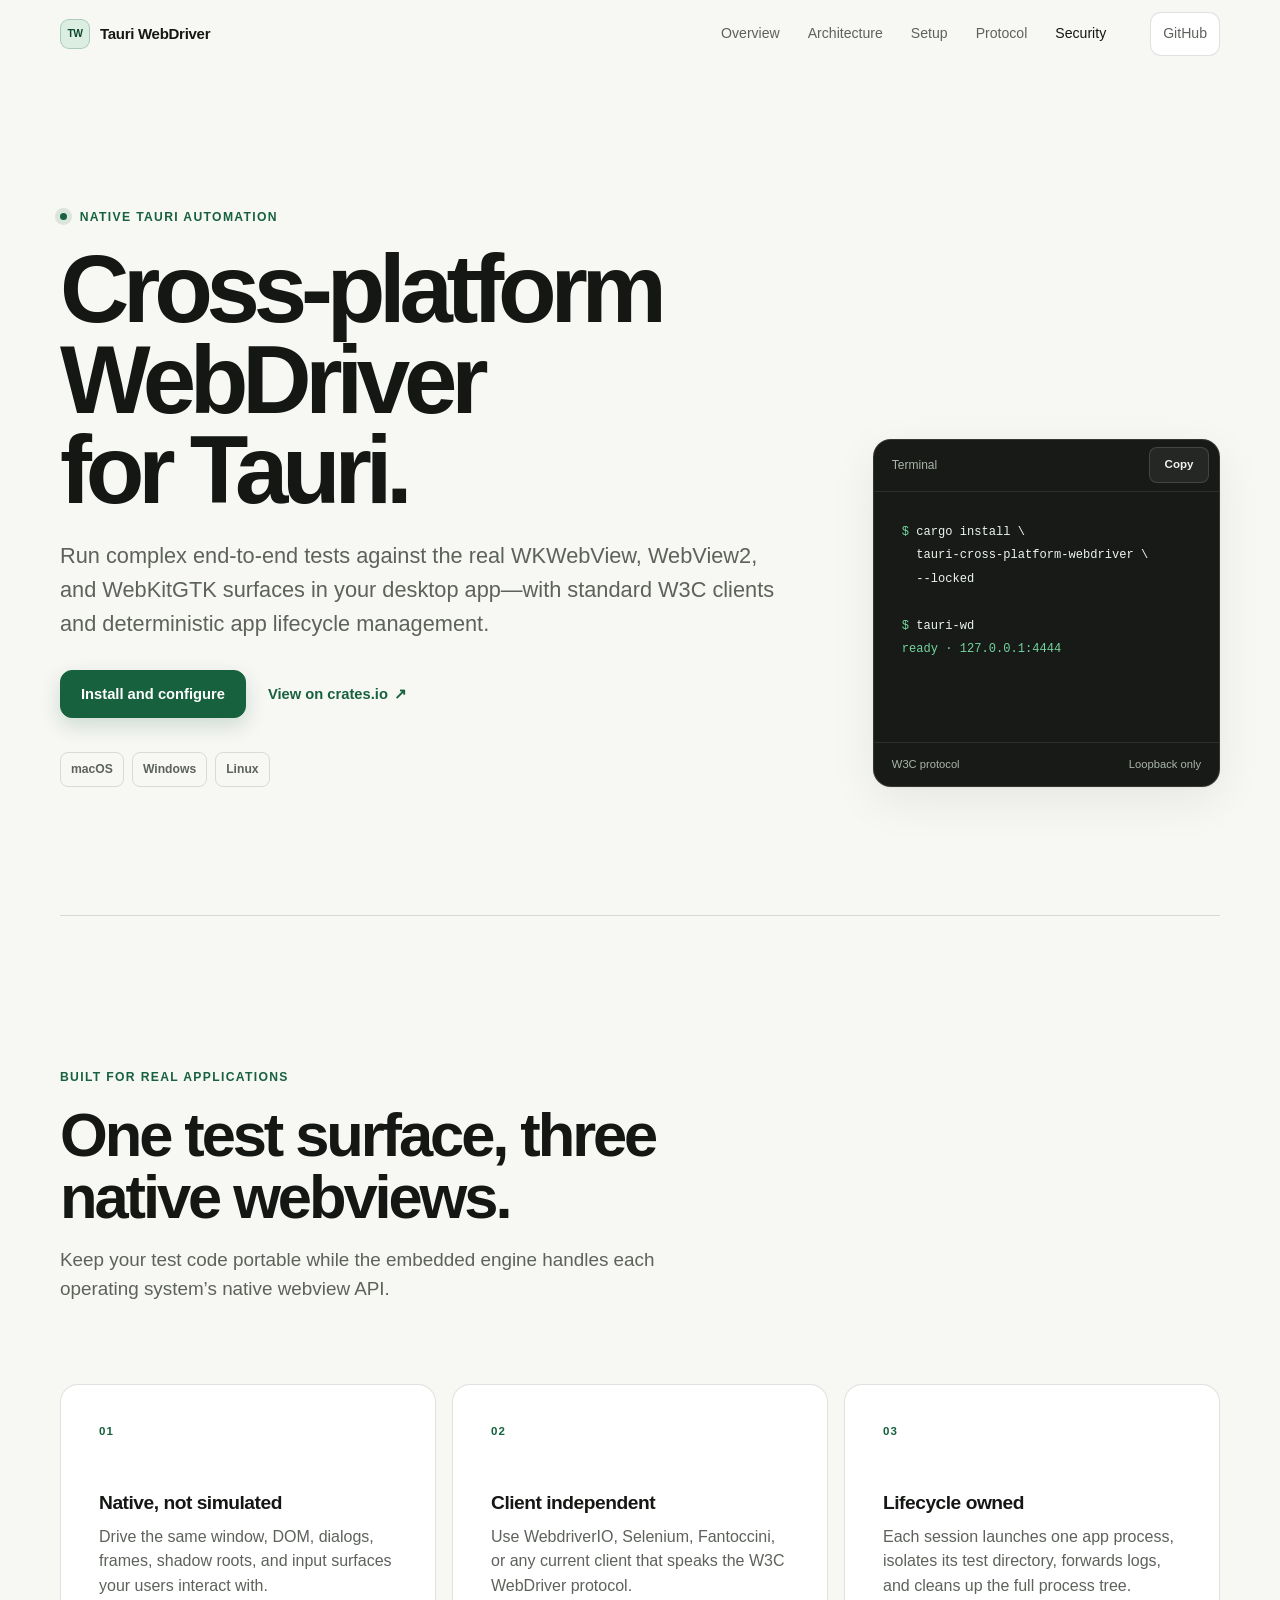
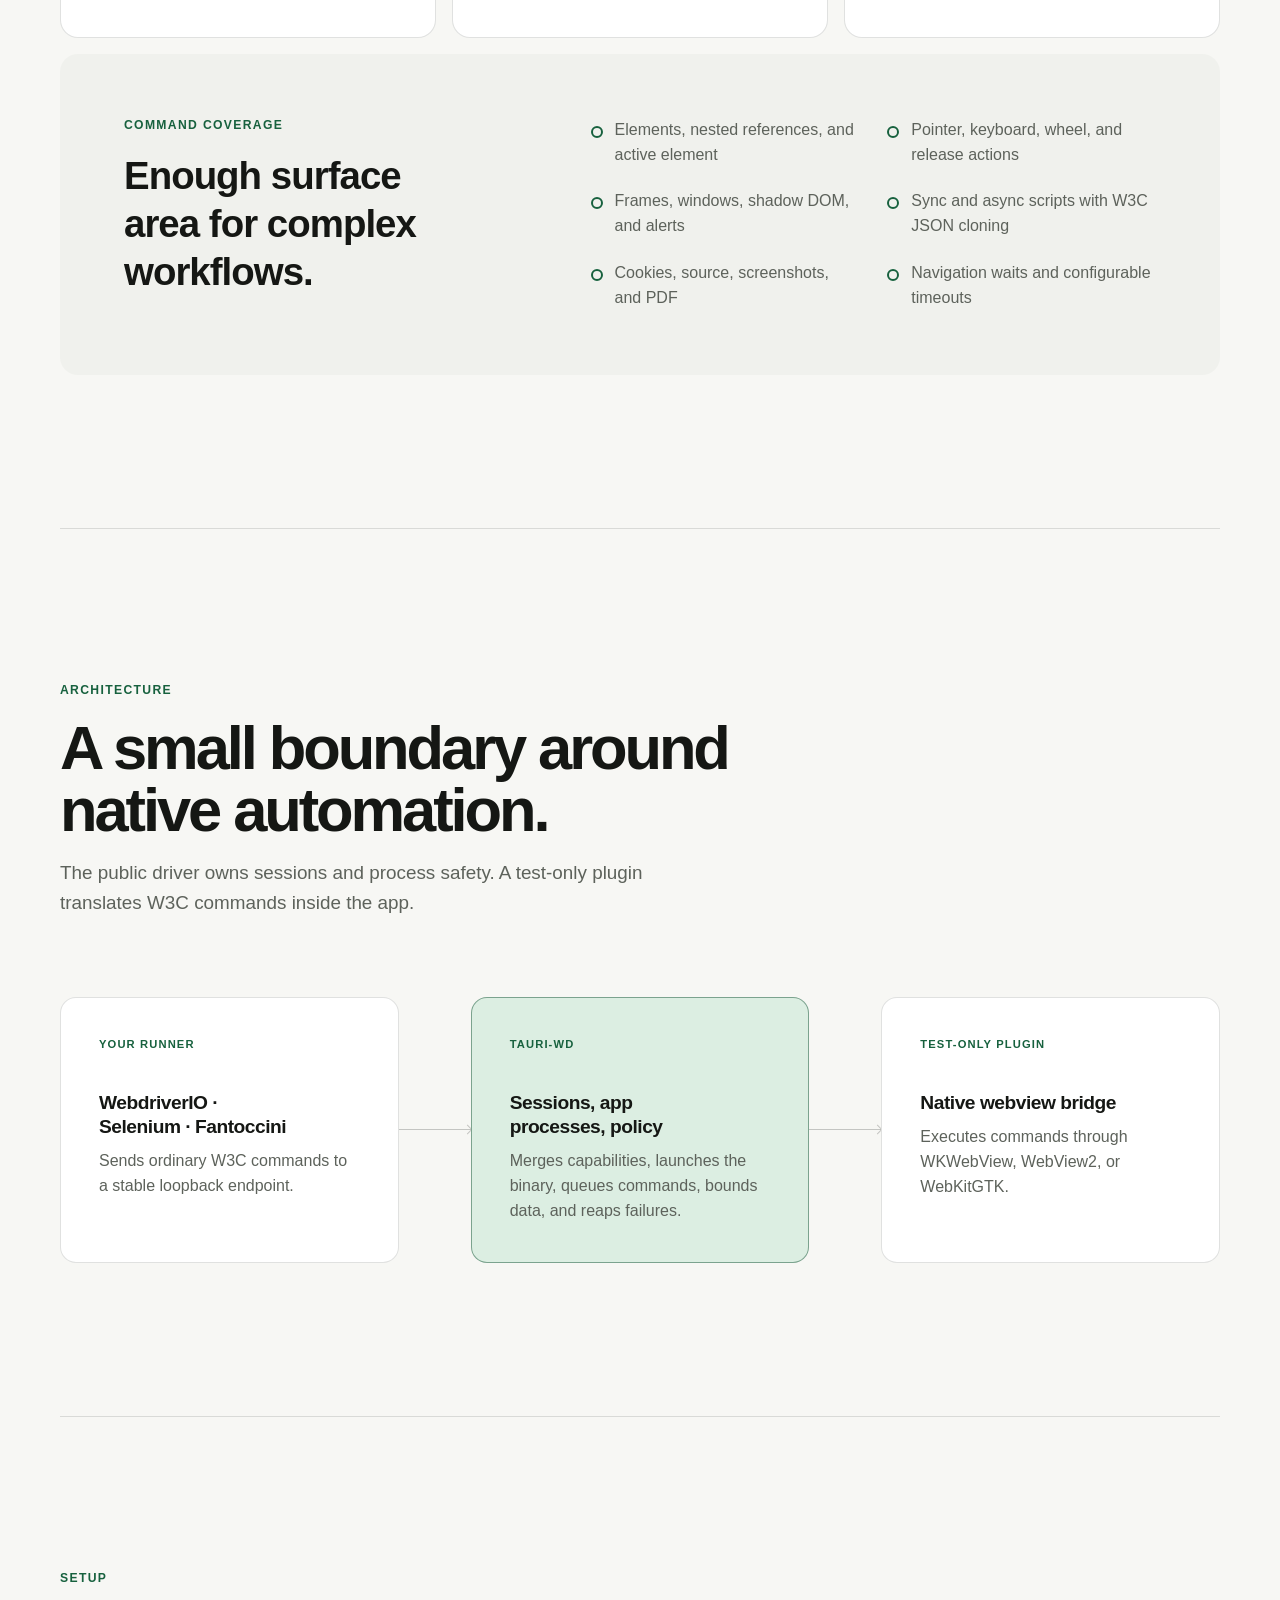
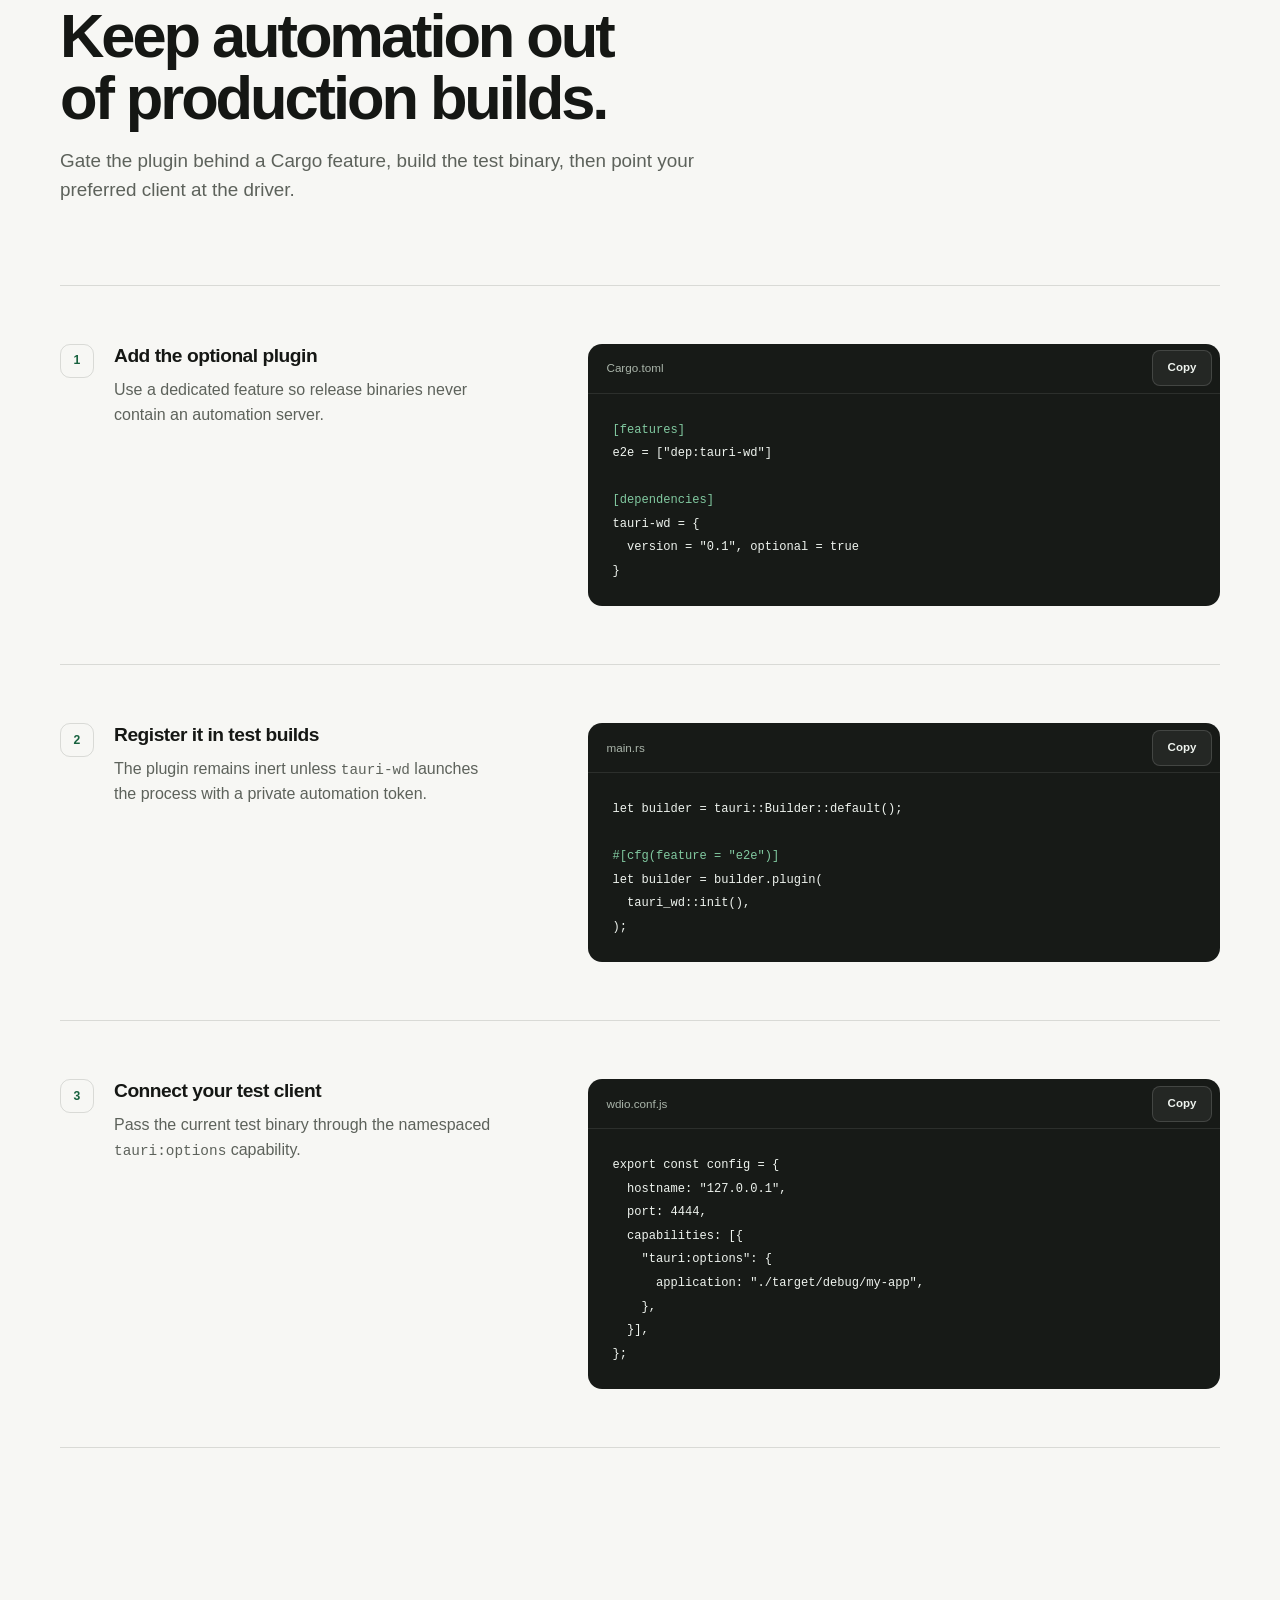
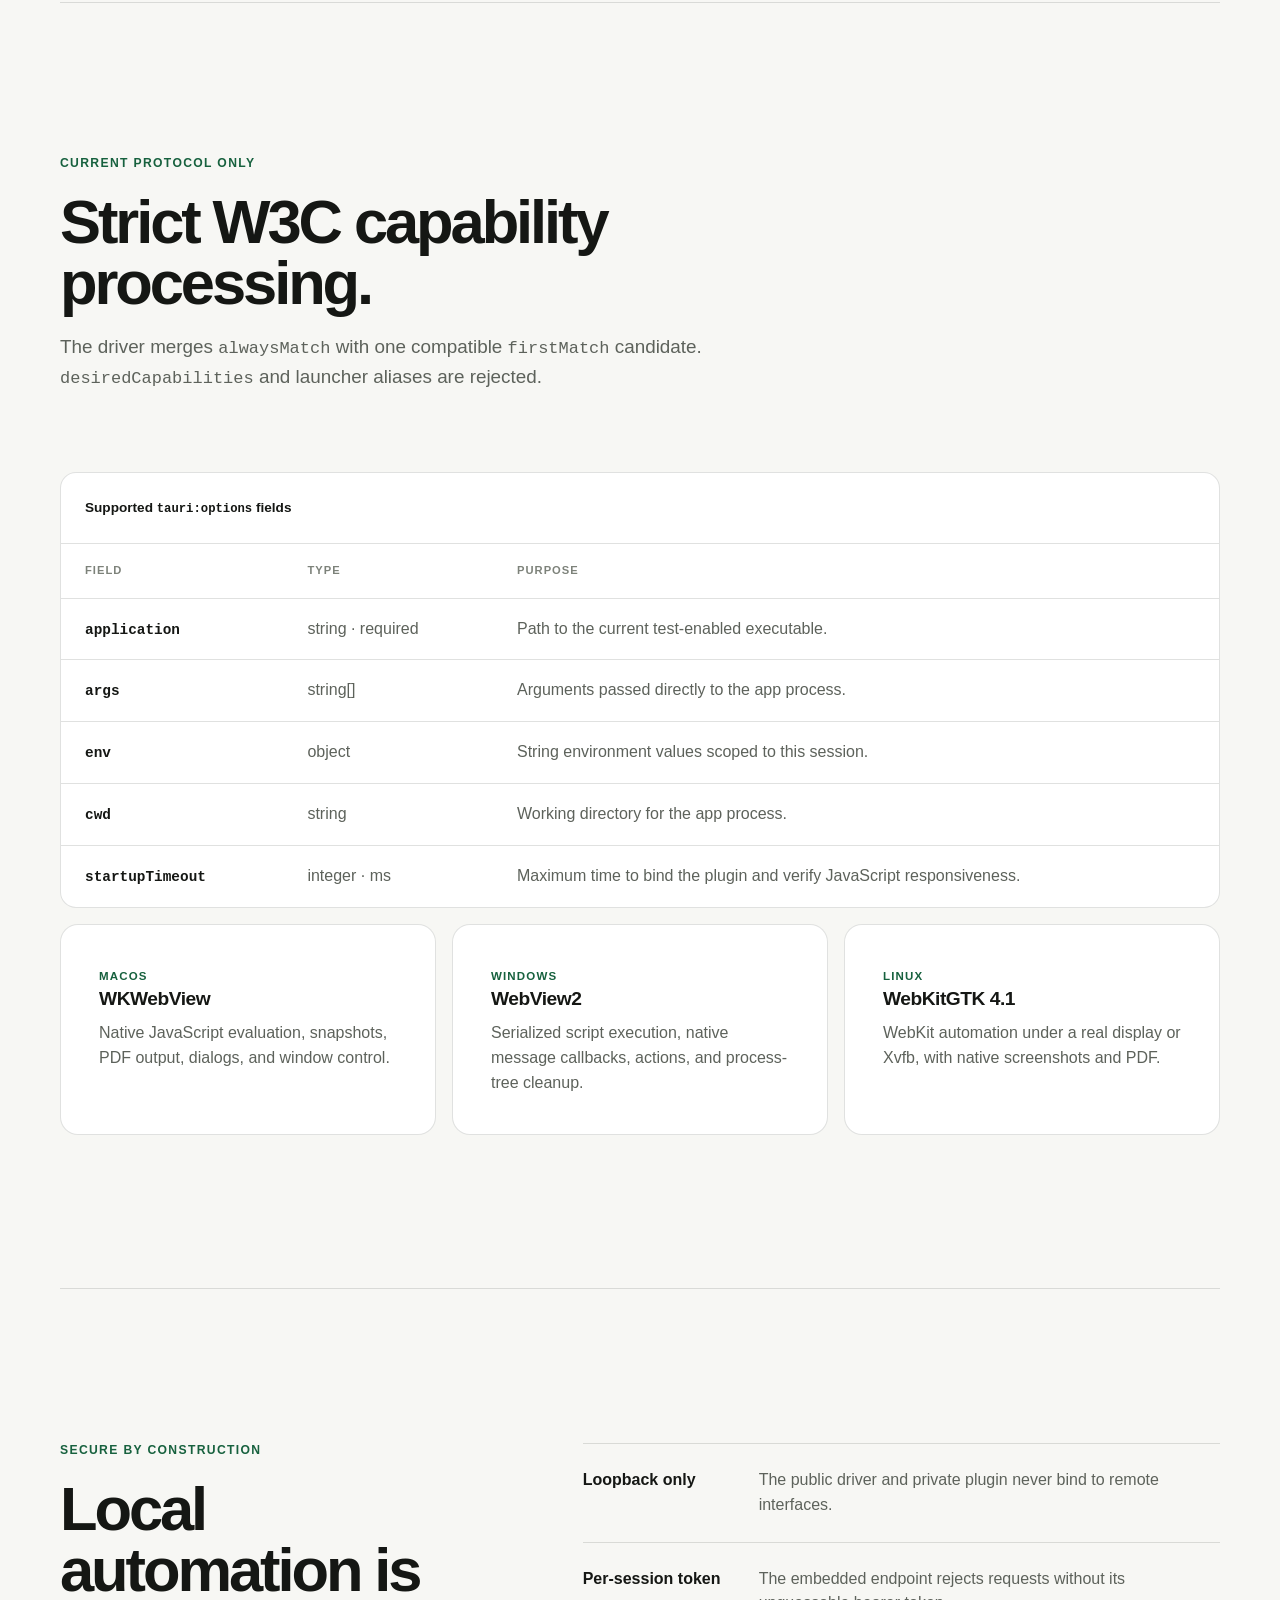
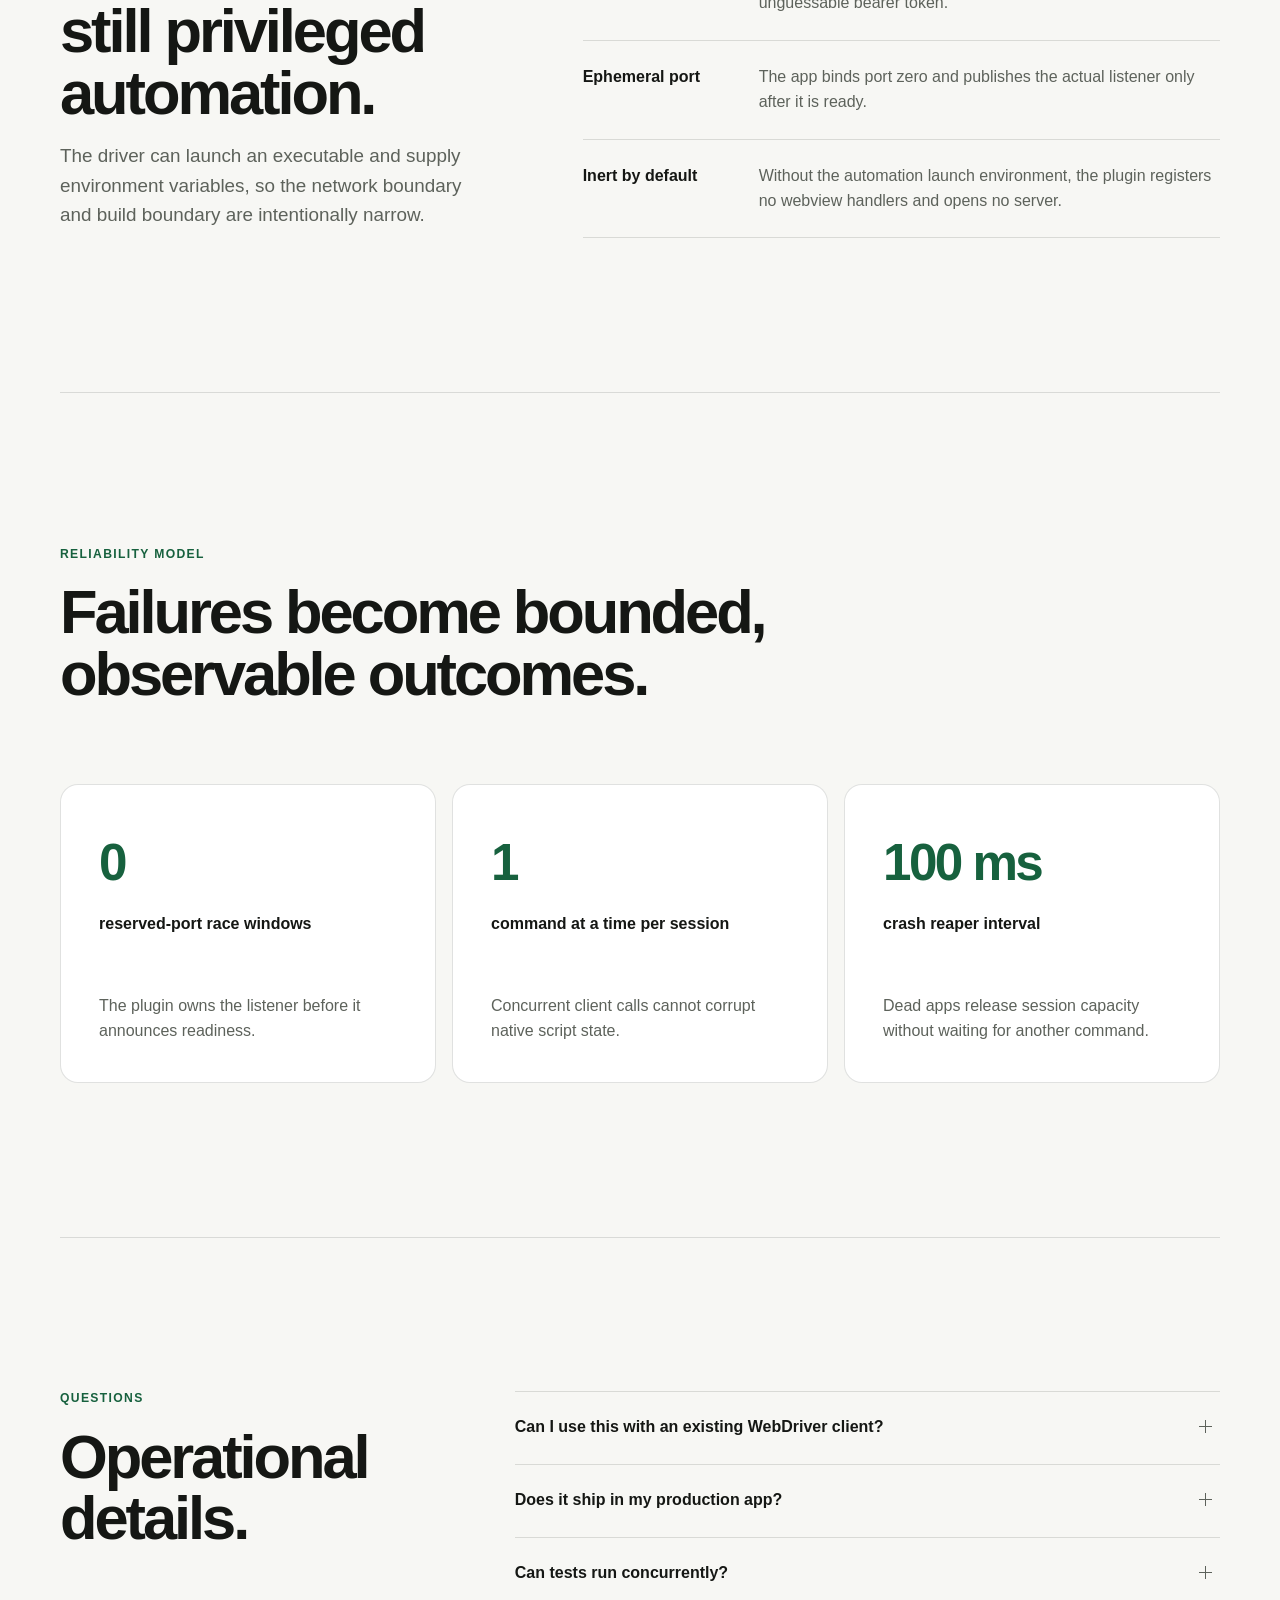
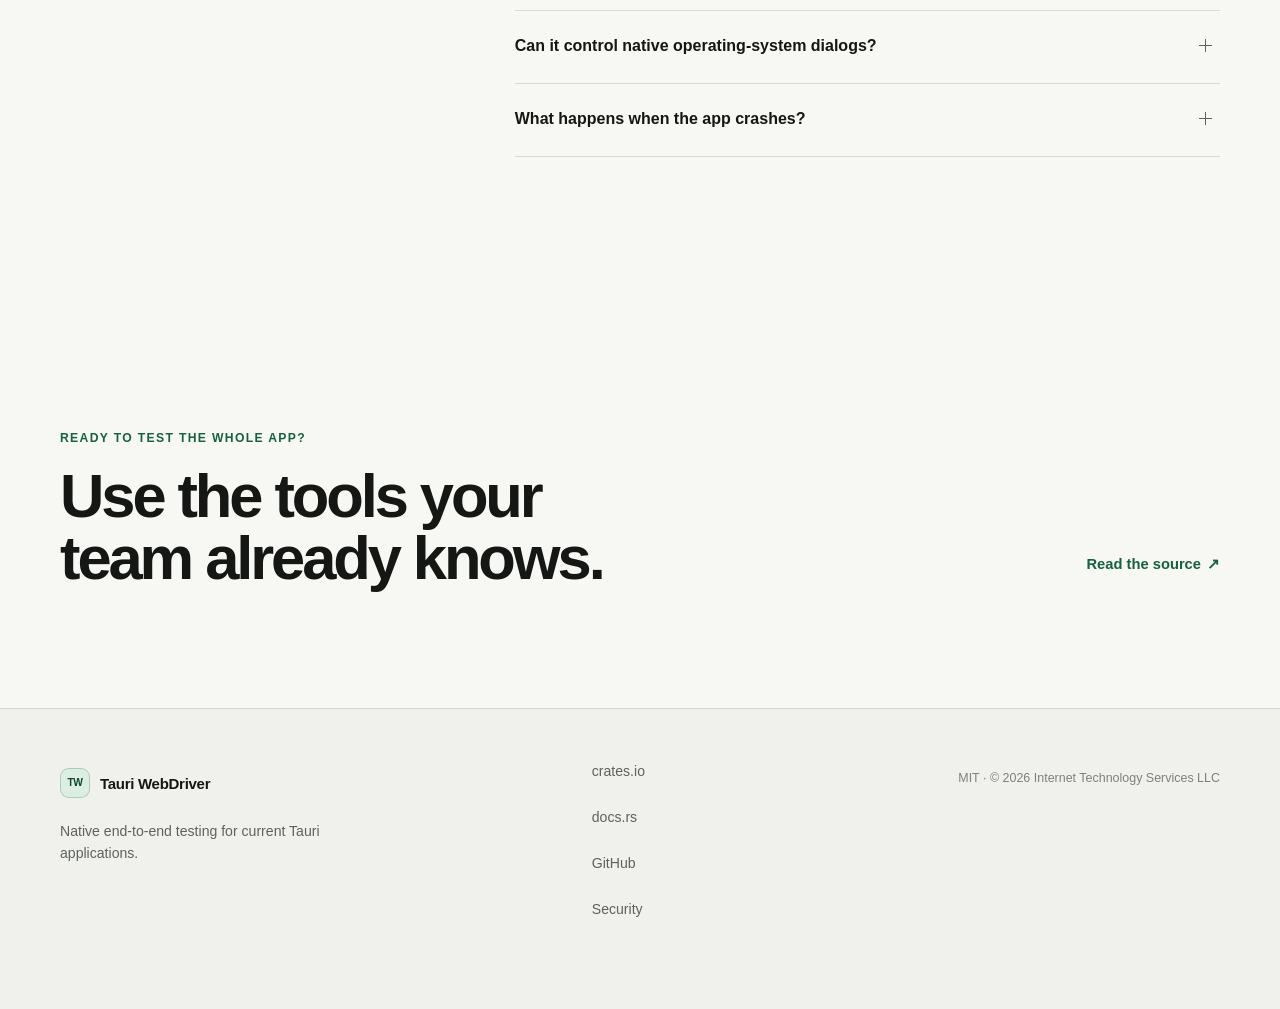
==== commit 98fc6618: "refactor: cleanup" ====
--- a/site/index.html
+++ b/site/index.html
@@ -20,7 +20,7 @@
     />
     <meta name="author" content="Internet Technology Services LLC" />
     <meta name="robots" content="index, follow" />
-    <link rel="canonical" href="https://zhom.github.io/tauri-wg/" />
+    <link rel="canonical" href="https://zhom.github.io/tauri-wd/" />
     <link rel="icon" href="./favicon.svg" type="image/svg+xml" />
     <link rel="stylesheet" href="./styles.css" />
     <link rel="sitemap" type="application/xml" href="./sitemap.xml" />
@@ -32,10 +32,10 @@
       property="og:description"
       content="Reliable native end-to-end testing for Tauri apps on macOS, Windows, and Linux."
     />
-    <meta property="og:url" content="https://zhom.github.io/tauri-wg/" />
+    <meta property="og:url" content="https://zhom.github.io/tauri-wd/" />
     <meta
       property="og:image"
-      content="https://zhom.github.io/tauri-wg/social-card.png"
+      content="https://zhom.github.io/tauri-wd/social-card.png"
     />
     <meta property="og:image:width" content="1200" />
     <meta property="og:image:height" content="630" />
@@ -51,7 +51,7 @@
     />
     <meta
       name="twitter:image"
-      content="https://zhom.github.io/tauri-wg/social-card.png"
+      content="https://zhom.github.io/tauri-wd/social-card.png"
     />
 
     <script type="application/ld+json">
@@ -64,8 +64,8 @@
         "description": "A cross-platform W3C WebDriver server and native Tauri plugin for end-to-end testing.",
         "license": "https://opensource.org/license/mit",
         "isAccessibleForFree": true,
-        "codeRepository": "https://github.com/zhom/tauri-wg",
-        "url": "https://zhom.github.io/tauri-wg/"
+        "codeRepository": "https://github.com/zhom/tauri-wd",
+        "url": "https://zhom.github.io/tauri-wd/"
       }
     </script>
     <script src="./site.js" defer></script>
@@ -88,7 +88,7 @@
           <a href="#security">Security</a>
         </nav>
 
-        <a class="header-link" href="https://github.com/zhom/tauri-wg"
+        <a class="header-link" href="https://github.com/zhom/tauri-wd"
           >GitHub</a
         >
 
@@ -100,7 +100,7 @@
             <a href="#setup">Setup</a>
             <a href="#protocol">Protocol</a>
             <a href="#security">Security</a>
-            <a href="https://github.com/zhom/tauri-wg">GitHub</a>
+            <a href="https://github.com/zhom/tauri-wd">GitHub</a>
           </nav>
         </details>
       </div>
@@ -121,9 +121,7 @@
           </p>
           <div class="intro-actions">
             <a class="primary-action" href="#setup">Install and configure</a>
-            <a
-              class="text-action"
-              href="https://crates.io/crates/tauri-cross-platform-webdriver"
+            <a class="text-action" href="https://crates.io/crates/tauri-wd"
               >View on crates.io <span aria-hidden="true">↗</span></a
             >
           </div>
@@ -272,19 +270,19 @@
                   class="copy-button"
                   type="button"
                   data-copy='[features]
-e2e = ["dep:tauri-plugin-cross-platform-webdriver"]
+e2e = ["dep:tauri-wd"]
 
 [dependencies]
-tauri-plugin-cross-platform-webdriver = { version = "0.1", optional = true }'
+tauri-wd = { version = "0.1", optional = true }'
                 >
                   Copy
                 </button>
               </div>
               <pre><code><span class="muted">[features]</span>
-e2e = ["dep:tauri-plugin-cross-platform-webdriver"]
+e2e = ["dep:tauri-wd"]
 
 <span class="muted">[dependencies]</span>
-tauri-plugin-cross-platform-webdriver = {
+tauri-wd = {
   version = "0.1", optional = true
 }</code></pre>
             </div>
@@ -311,7 +309,7 @@
 
 #[cfg(feature = "e2e")]
 let builder = builder.plugin(
-    tauri_plugin_cross_platform_webdriver::init(),
+    tauri_wd::init(),
 );'
                 >
                   Copy
@@ -321,7 +319,7 @@
 
 <span class="muted">#[cfg(feature = "e2e")]</span>
 let builder = builder.plugin(
-  tauri_plugin_cross_platform_webdriver::init(),
+  tauri_wd::init(),
 );</code></pre>
             </div>
           </li>
@@ -581,7 +579,7 @@
           <p class="eyebrow">Ready to test the whole app?</p>
           <h2>Use the tools your team already knows.</h2>
         </div>
-        <a class="text-action" href="https://github.com/zhom/tauri-wg"
+        <a class="text-action" href="https://github.com/zhom/tauri-wd"
           >Read the source <span aria-hidden="true">↗</span></a
         >
       </section>
@@ -597,12 +595,10 @@
           <p>Native end-to-end testing for current Tauri applications.</p>
         </div>
         <nav aria-label="Footer navigation">
-          <a href="https://crates.io/crates/tauri-cross-platform-webdriver"
-            >crates.io</a
-          >
-          <a href="https://docs.rs/tauri-cross-platform-webdriver">docs.rs</a>
-          <a href="https://github.com/zhom/tauri-wg">GitHub</a>
-          <a href="https://github.com/zhom/tauri-wg/blob/main/SECURITY.md"
+          <a href="https://crates.io/crates/tauri-wd">crates.io</a>
+          <a href="https://docs.rs/tauri-wd">docs.rs</a>
+          <a href="https://github.com/zhom/tauri-wd">GitHub</a>
+          <a href="https://github.com/zhom/tauri-wd/blob/main/SECURITY.md"
             >Security</a
           >
         </nav>
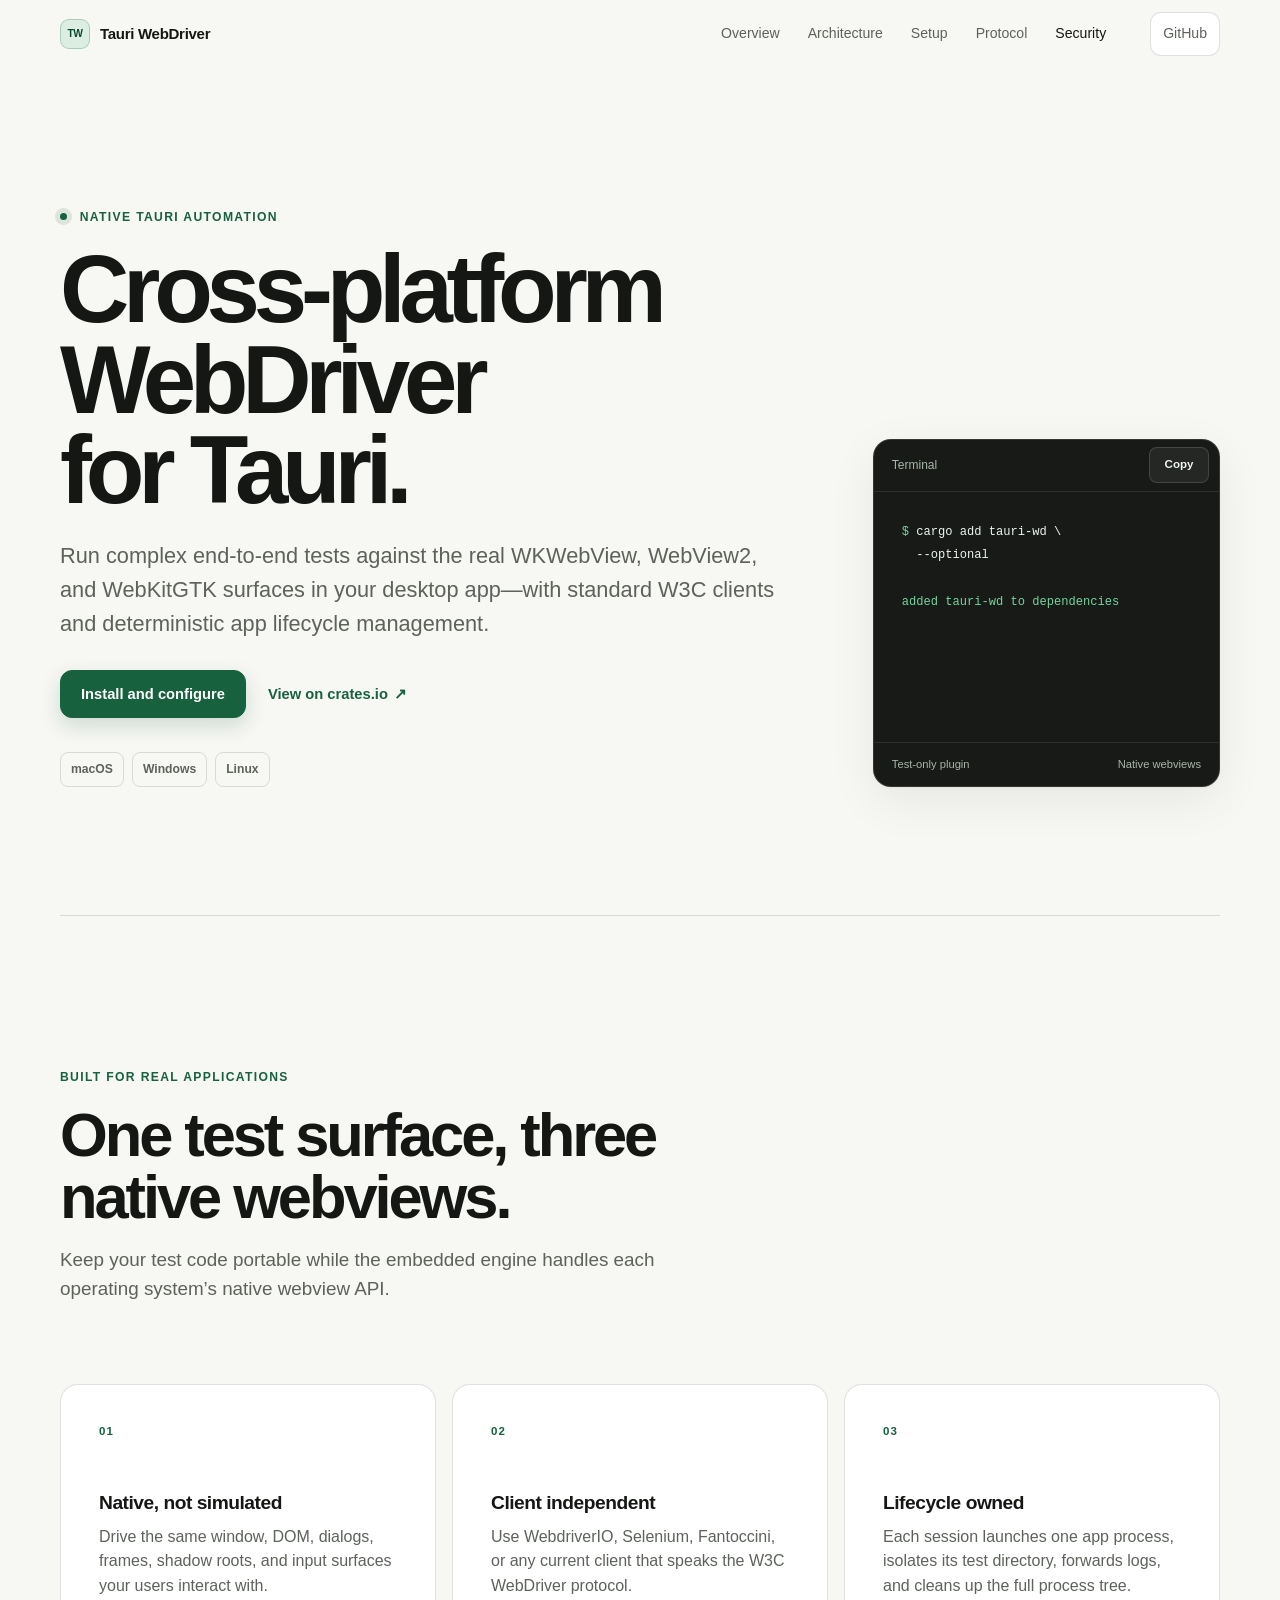
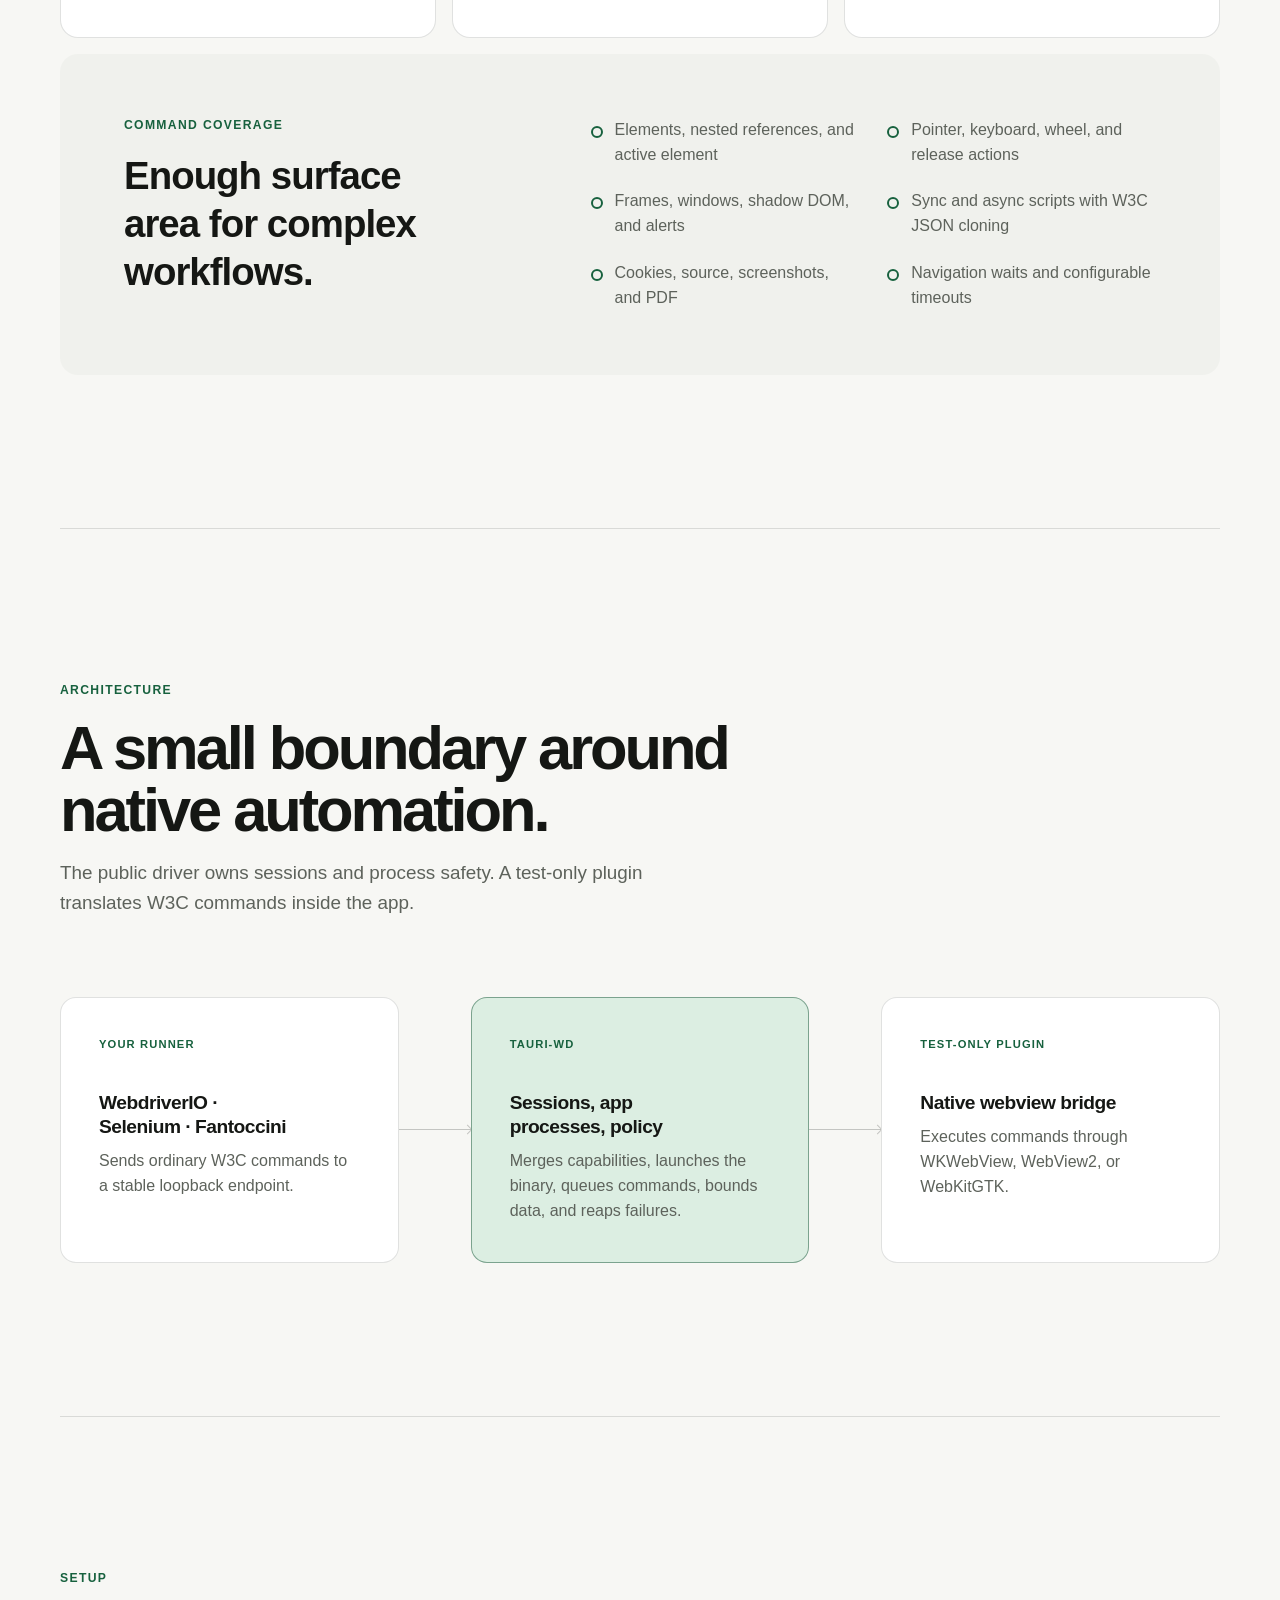
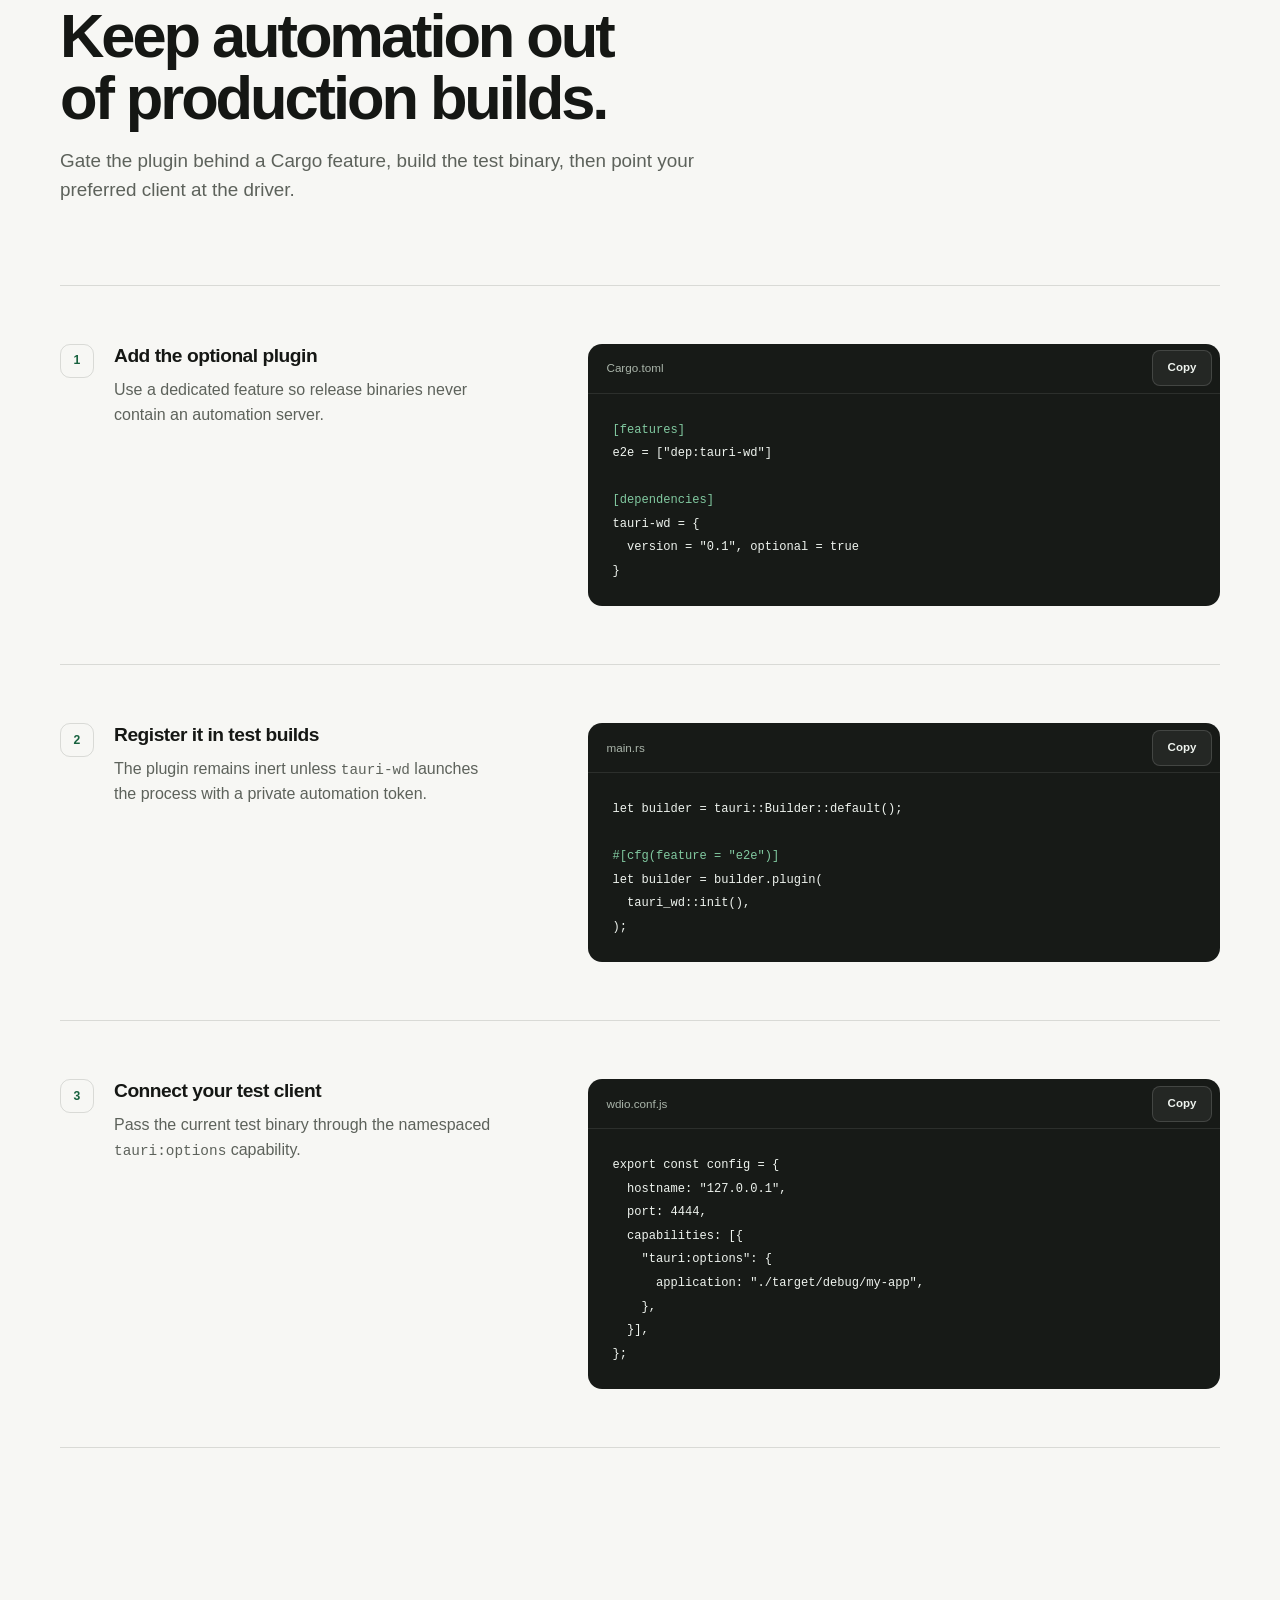
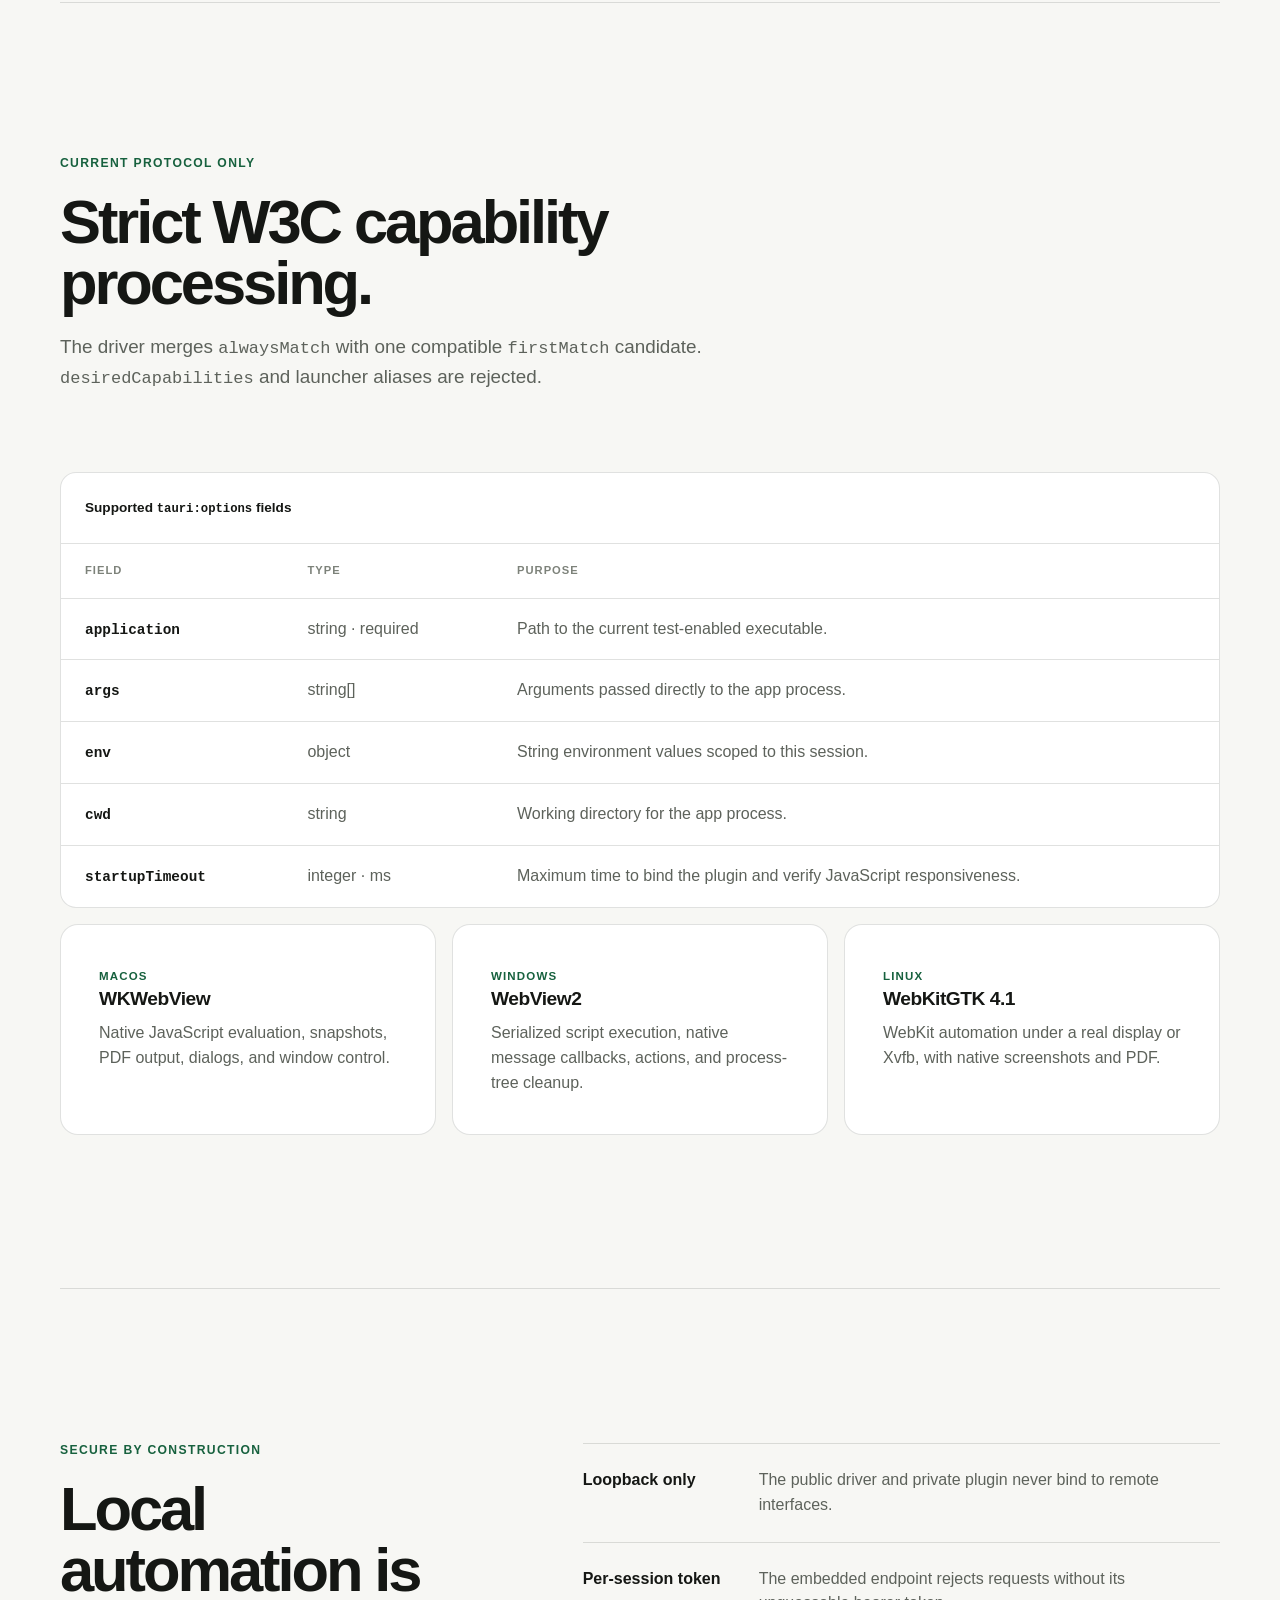
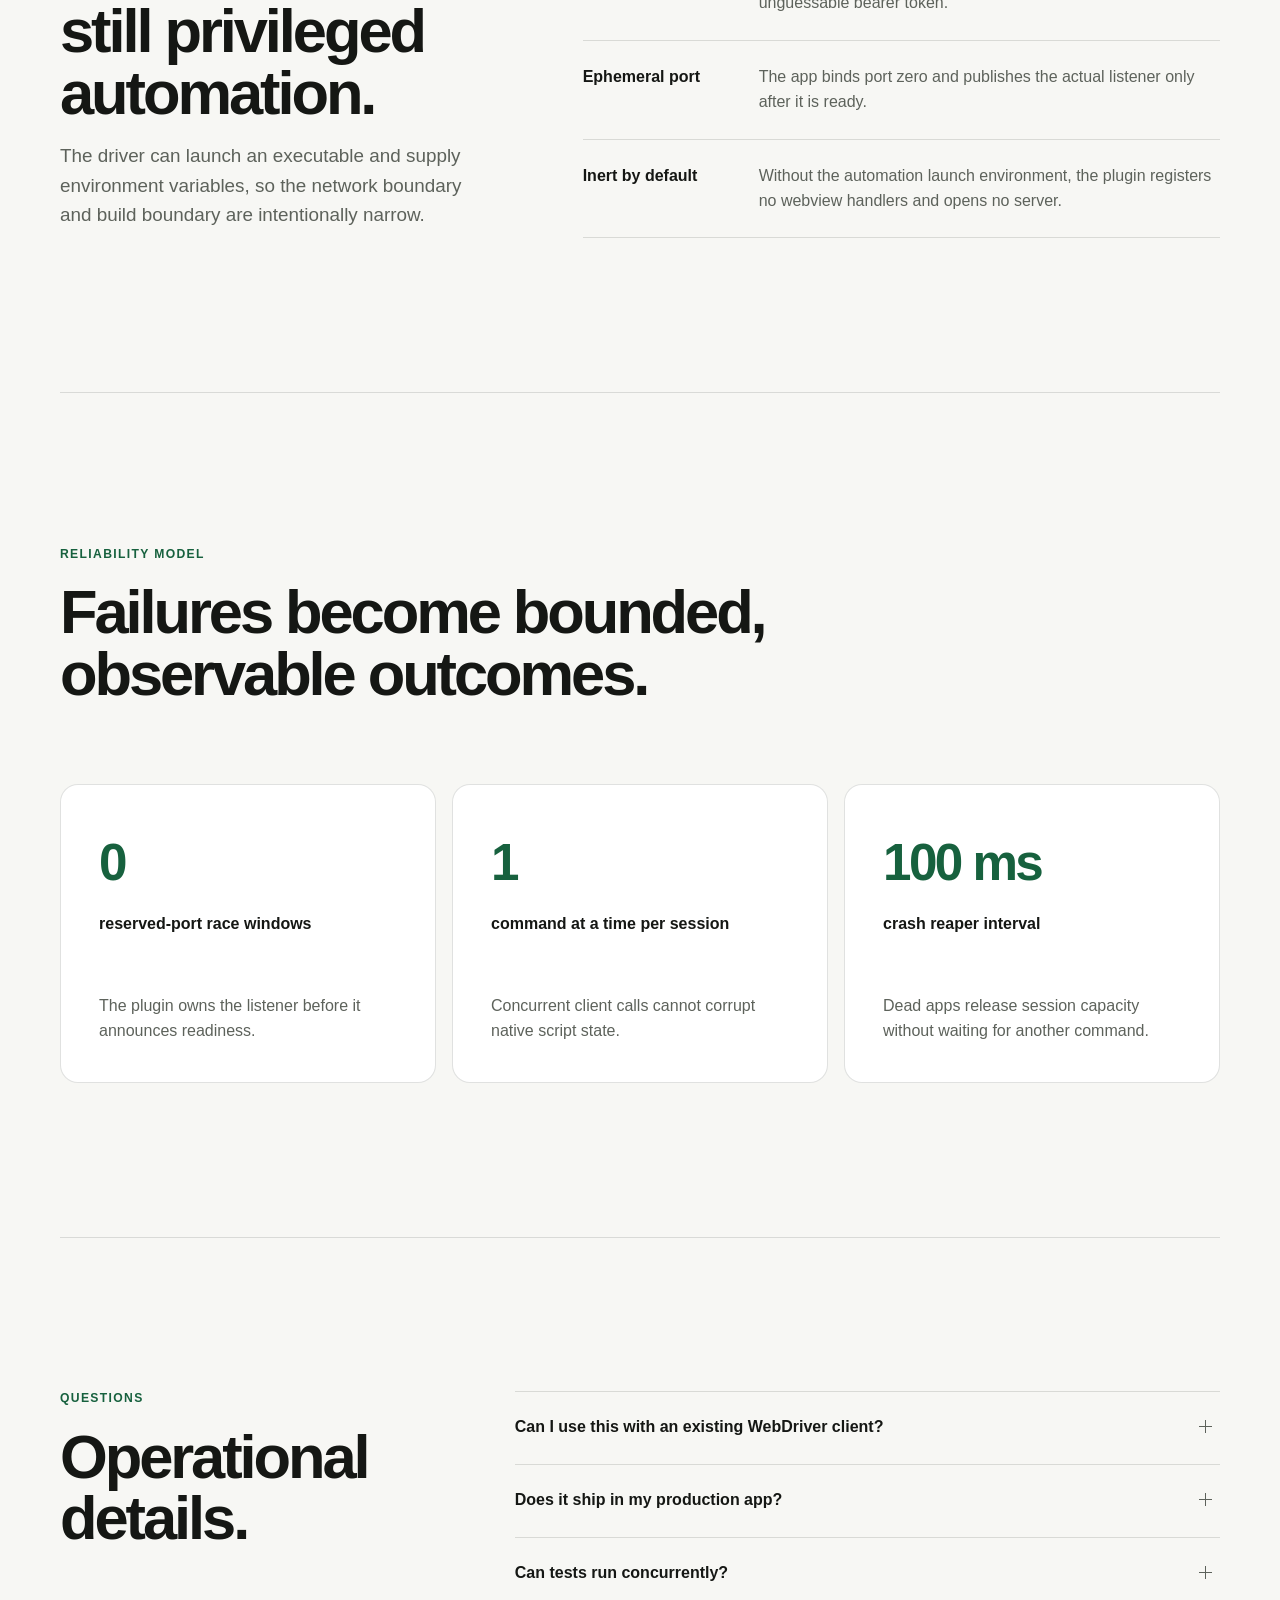
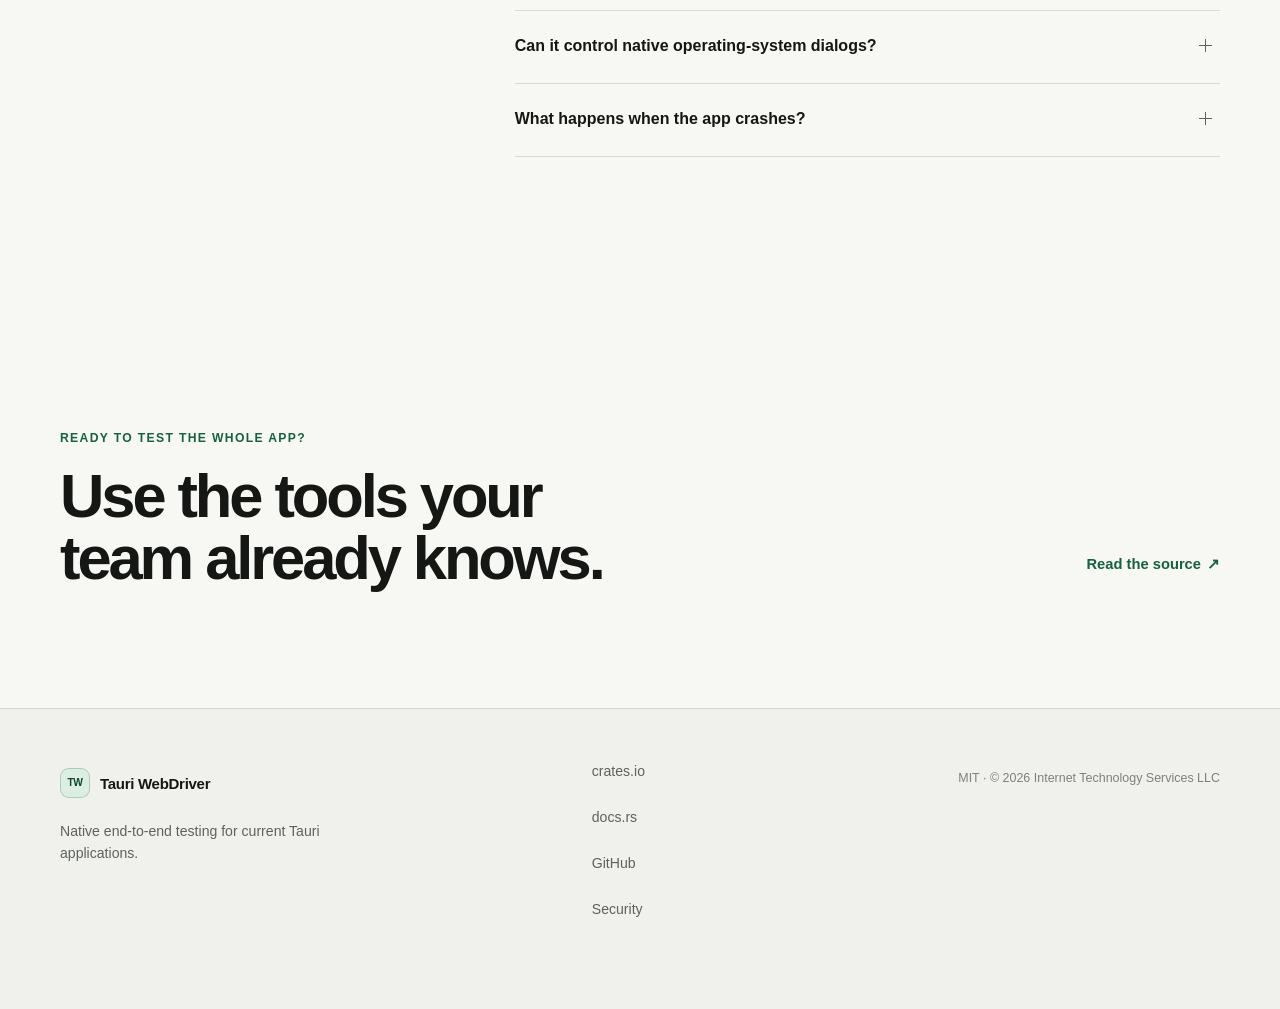
==== commit d6ab1434: "chore: ci" ====
--- a/site/index.html
+++ b/site/index.html
@@ -138,20 +138,18 @@
             <button
               class="copy-button"
               type="button"
-              data-copy="cargo install tauri-cross-platform-webdriver --locked"
+              data-copy="cargo add tauri-wd --optional"
             >
               Copy
             </button>
           </div>
-          <pre><code><span class="prompt">$</span> cargo install \
-  tauri-cross-platform-webdriver \
-  --locked
-
-<span class="prompt">$</span> tauri-wd
-<span class="success">ready · 127.0.0.1:4444</span></code></pre>
+          <pre><code><span class="prompt">$</span> cargo add tauri-wd \
+  --optional
+
+<span class="success">added tauri-wd to dependencies</span></code></pre>
           <div class="terminal-footer">
-            <span>W3C protocol</span>
-            <span>Loopback only</span>
+            <span>Test-only plugin</span>
+            <span>Native webviews</span>
           </div>
         </div>
       </section>
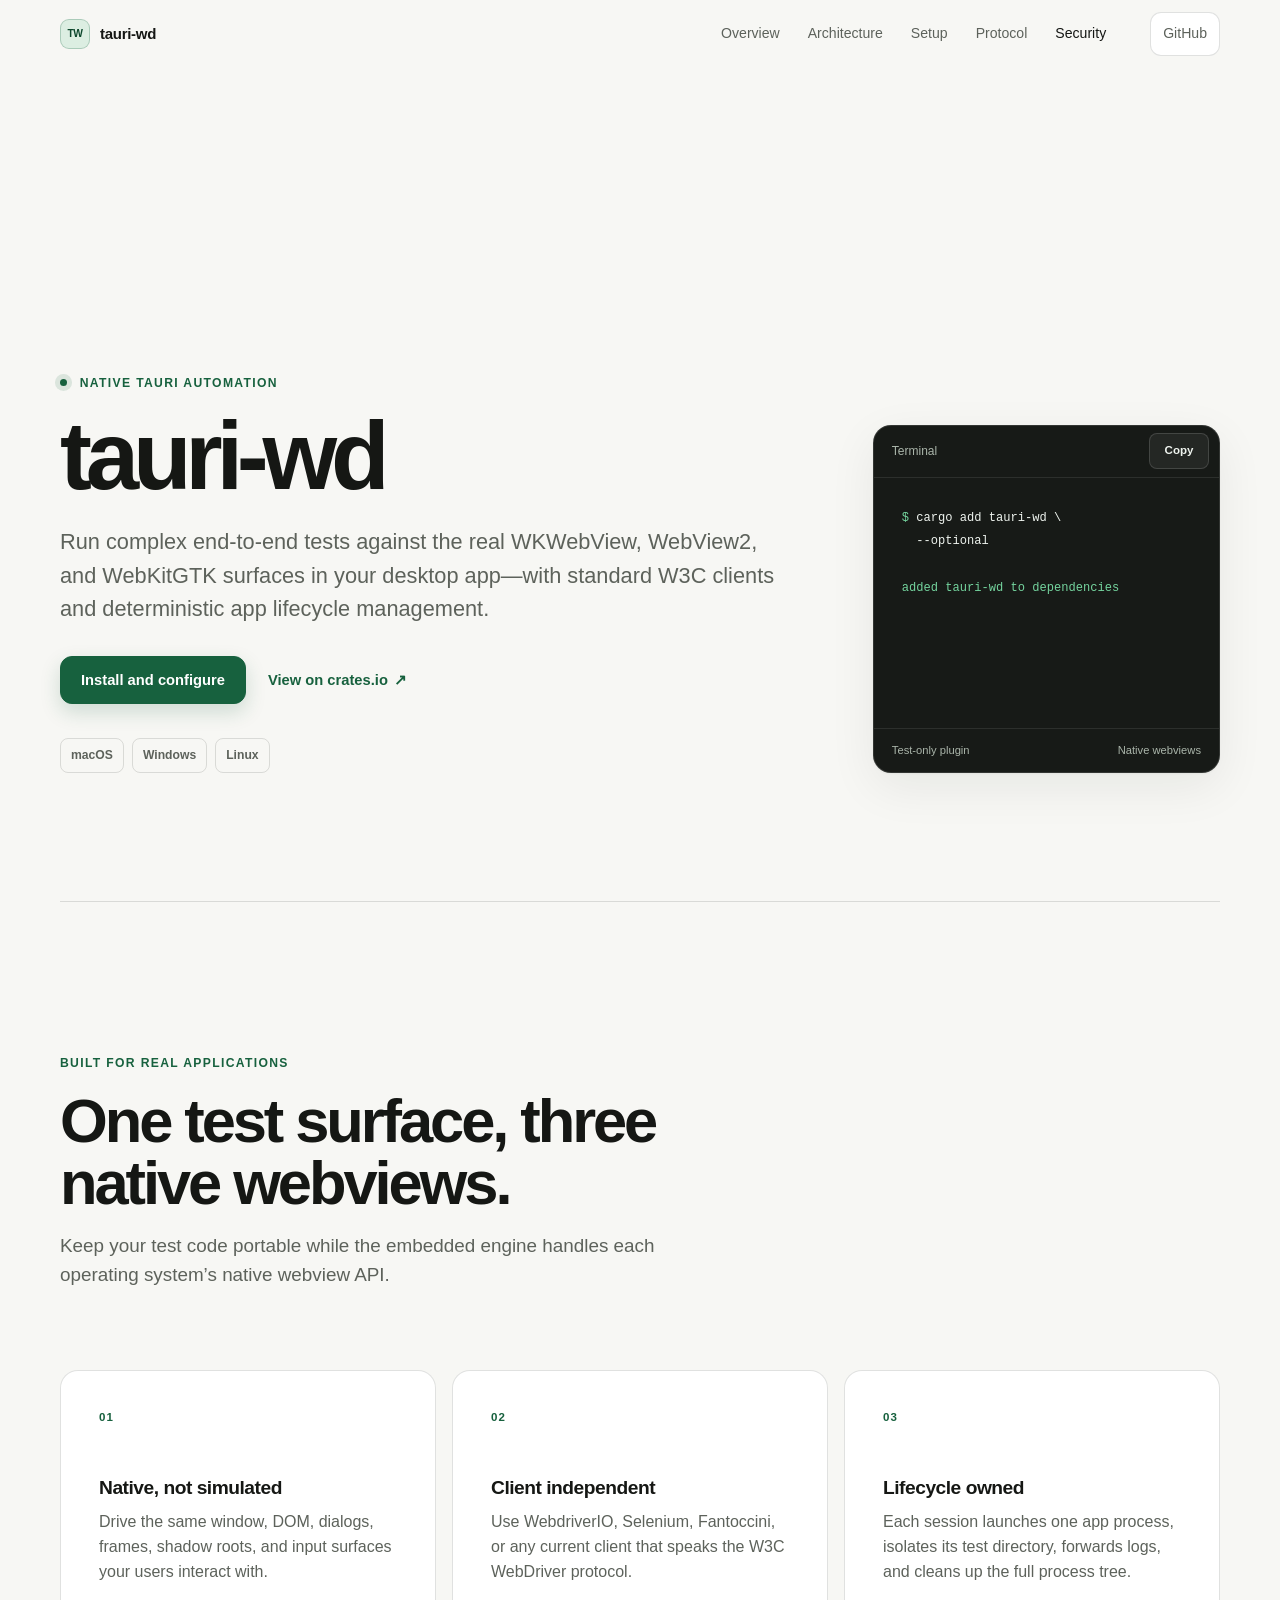
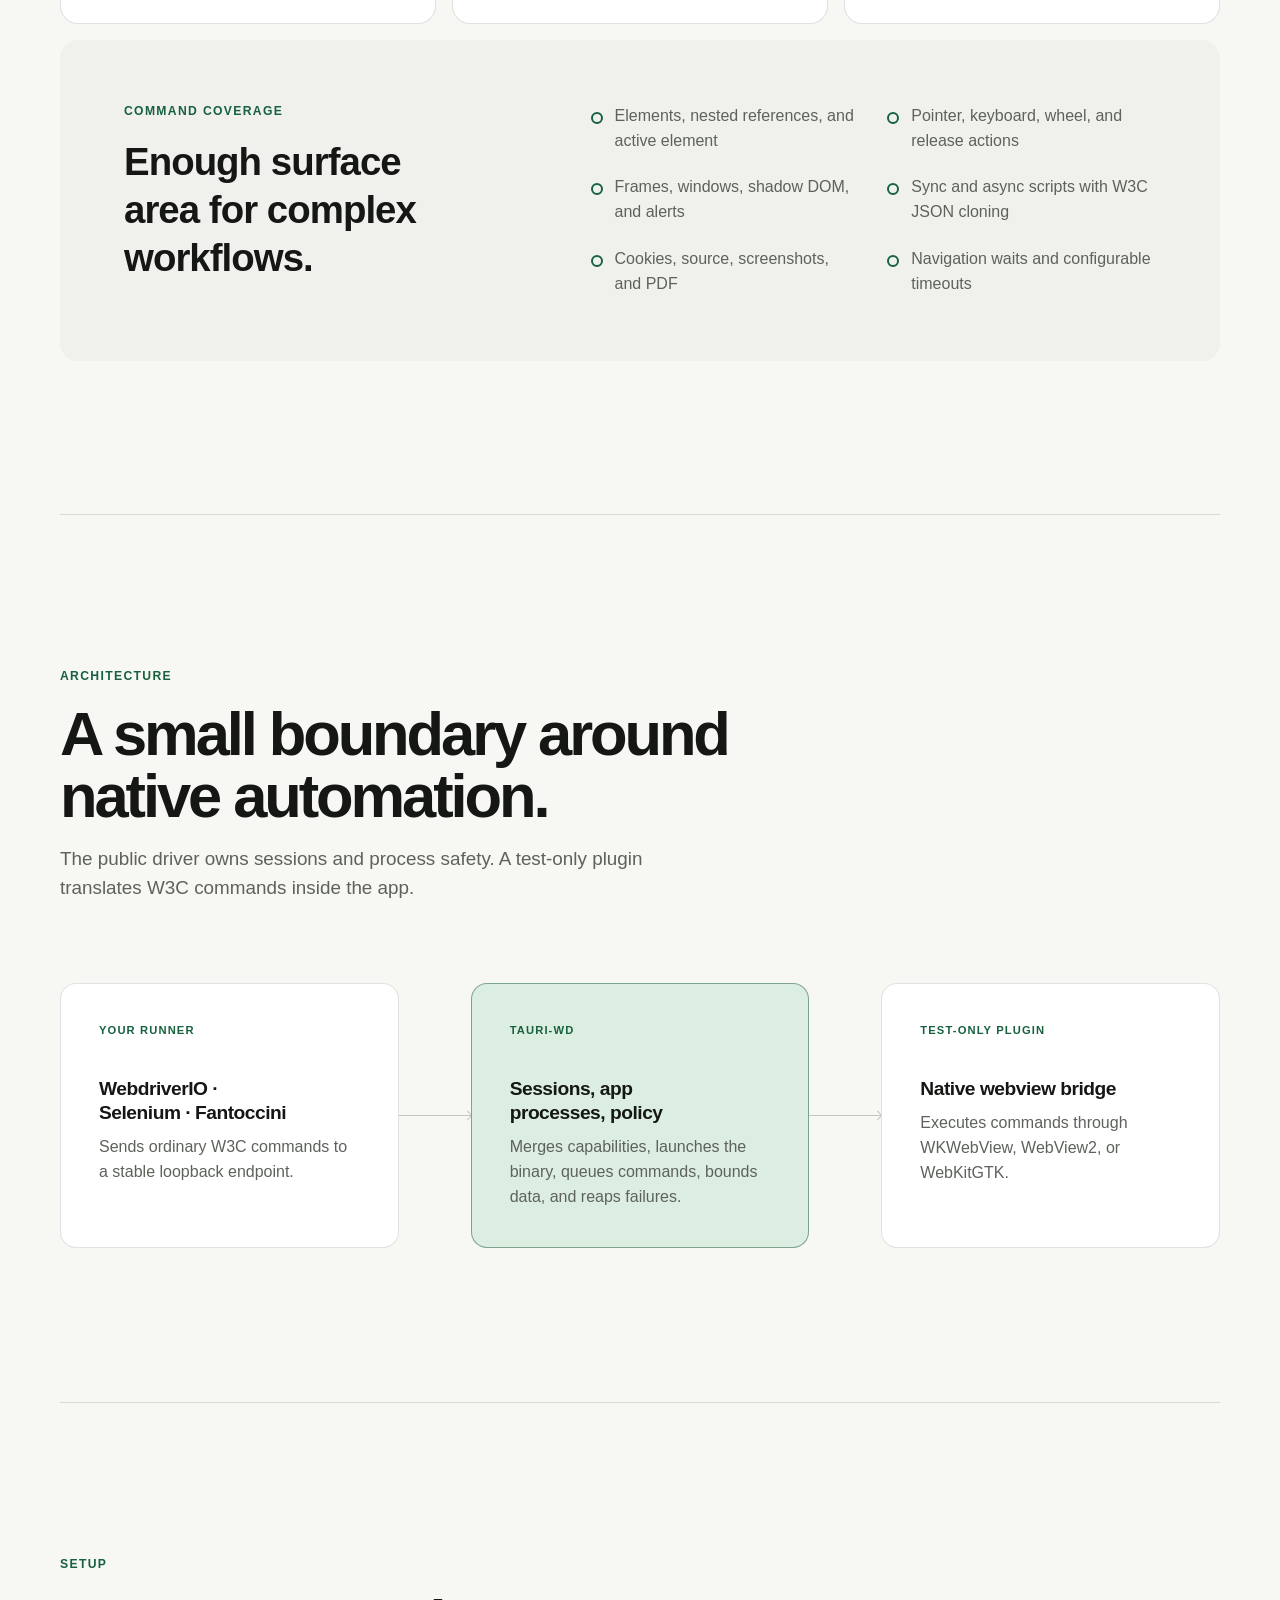
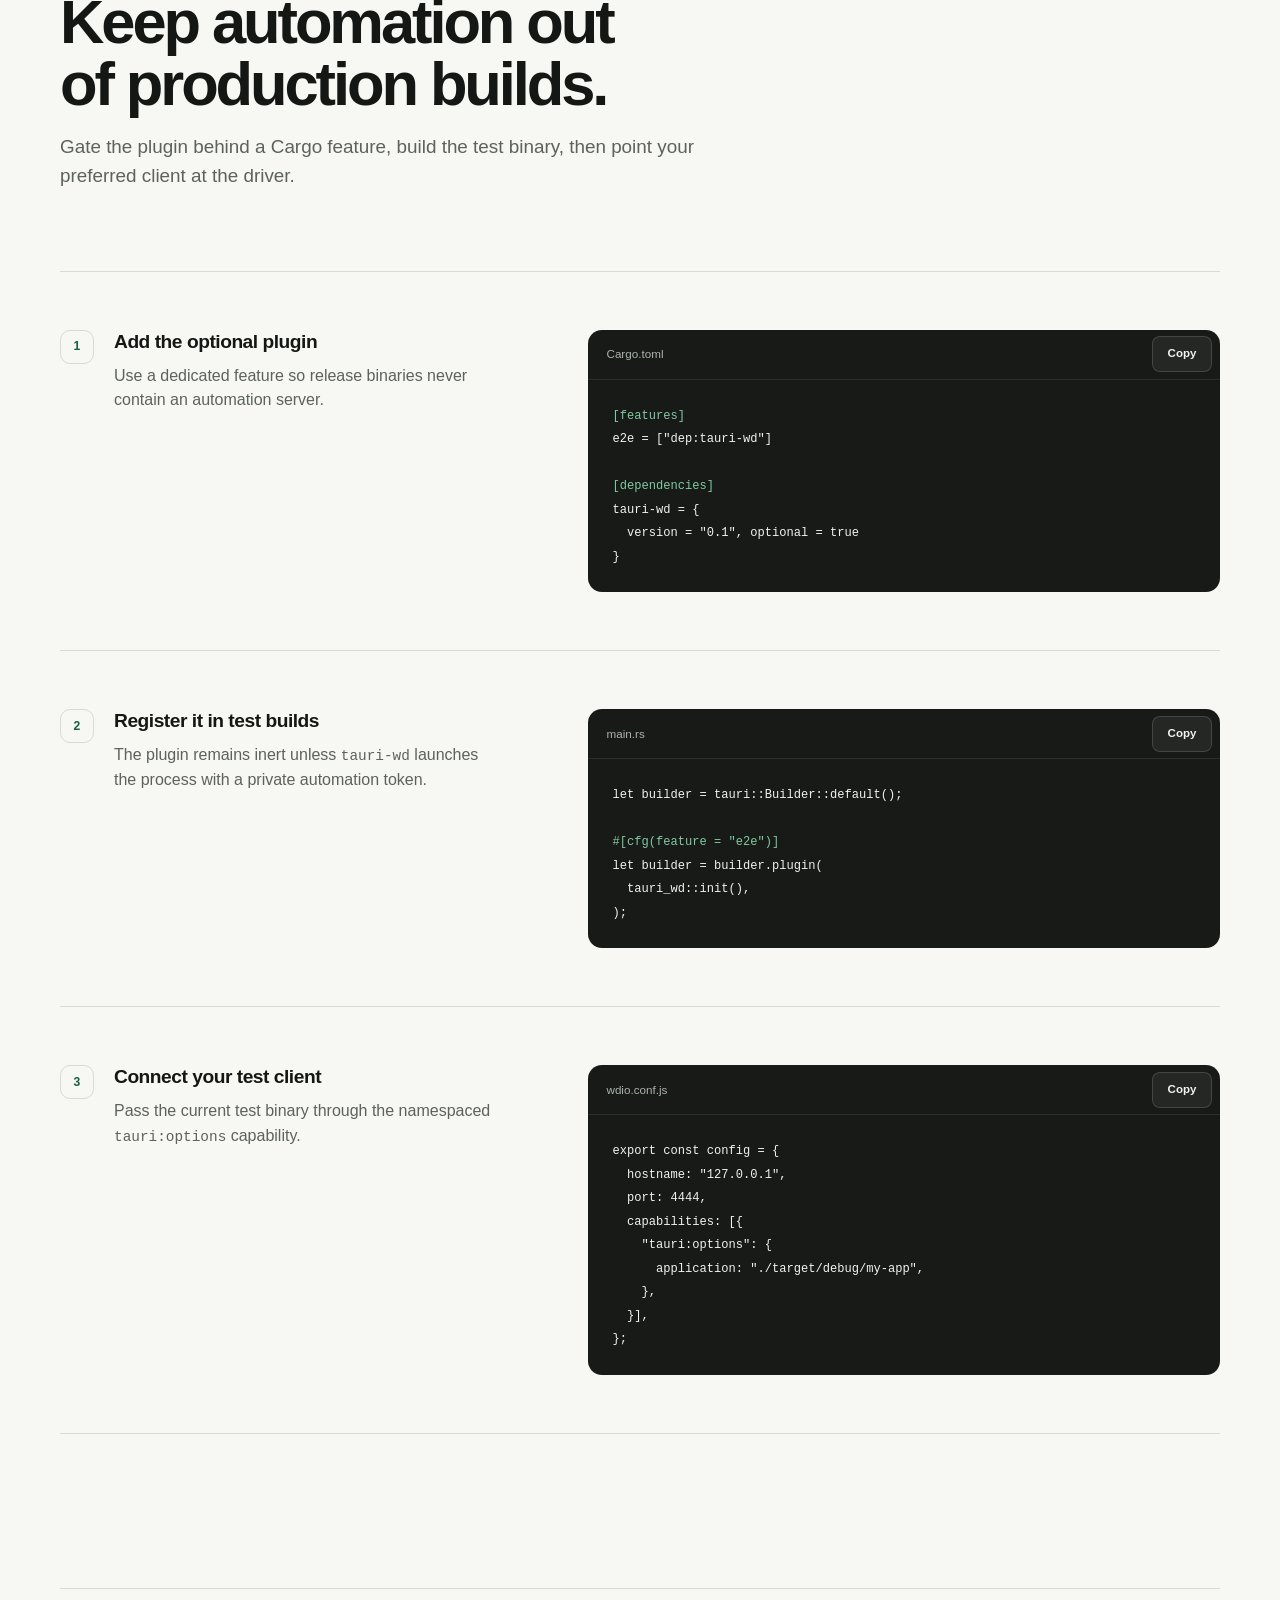
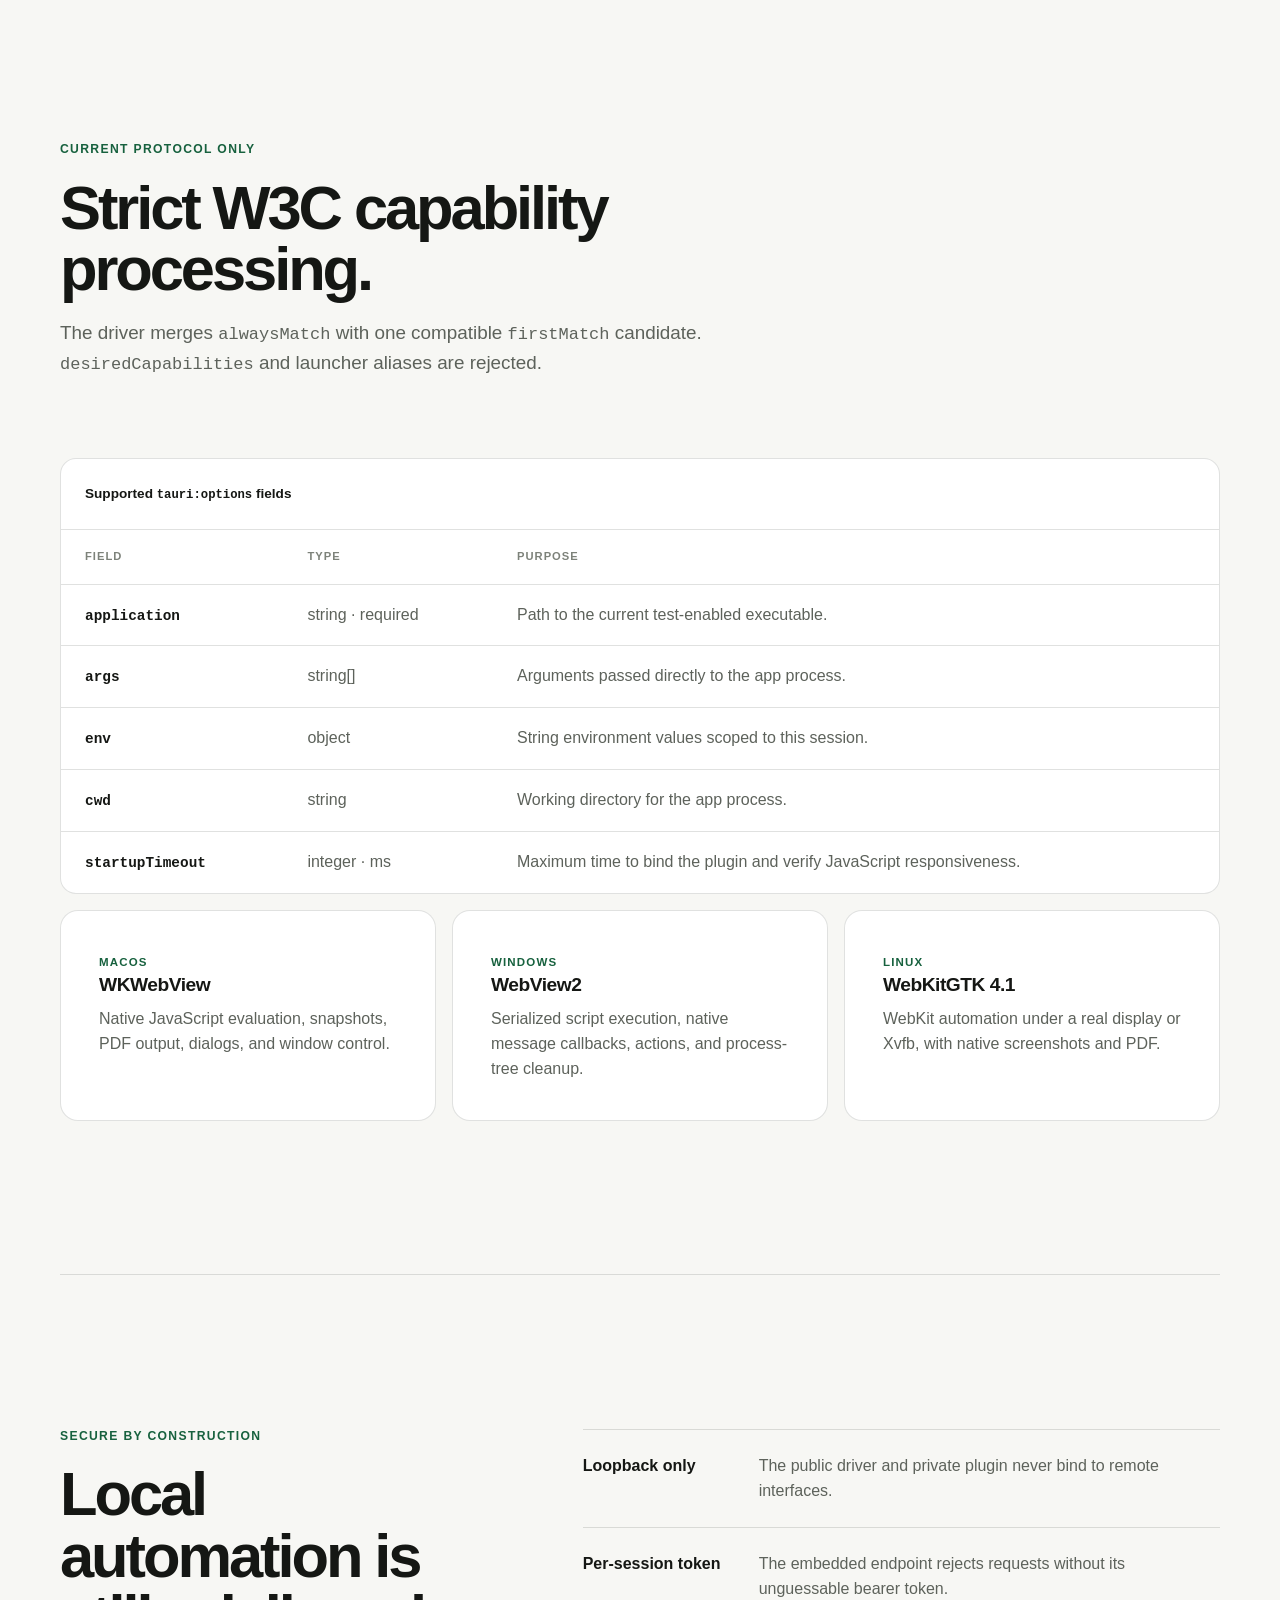
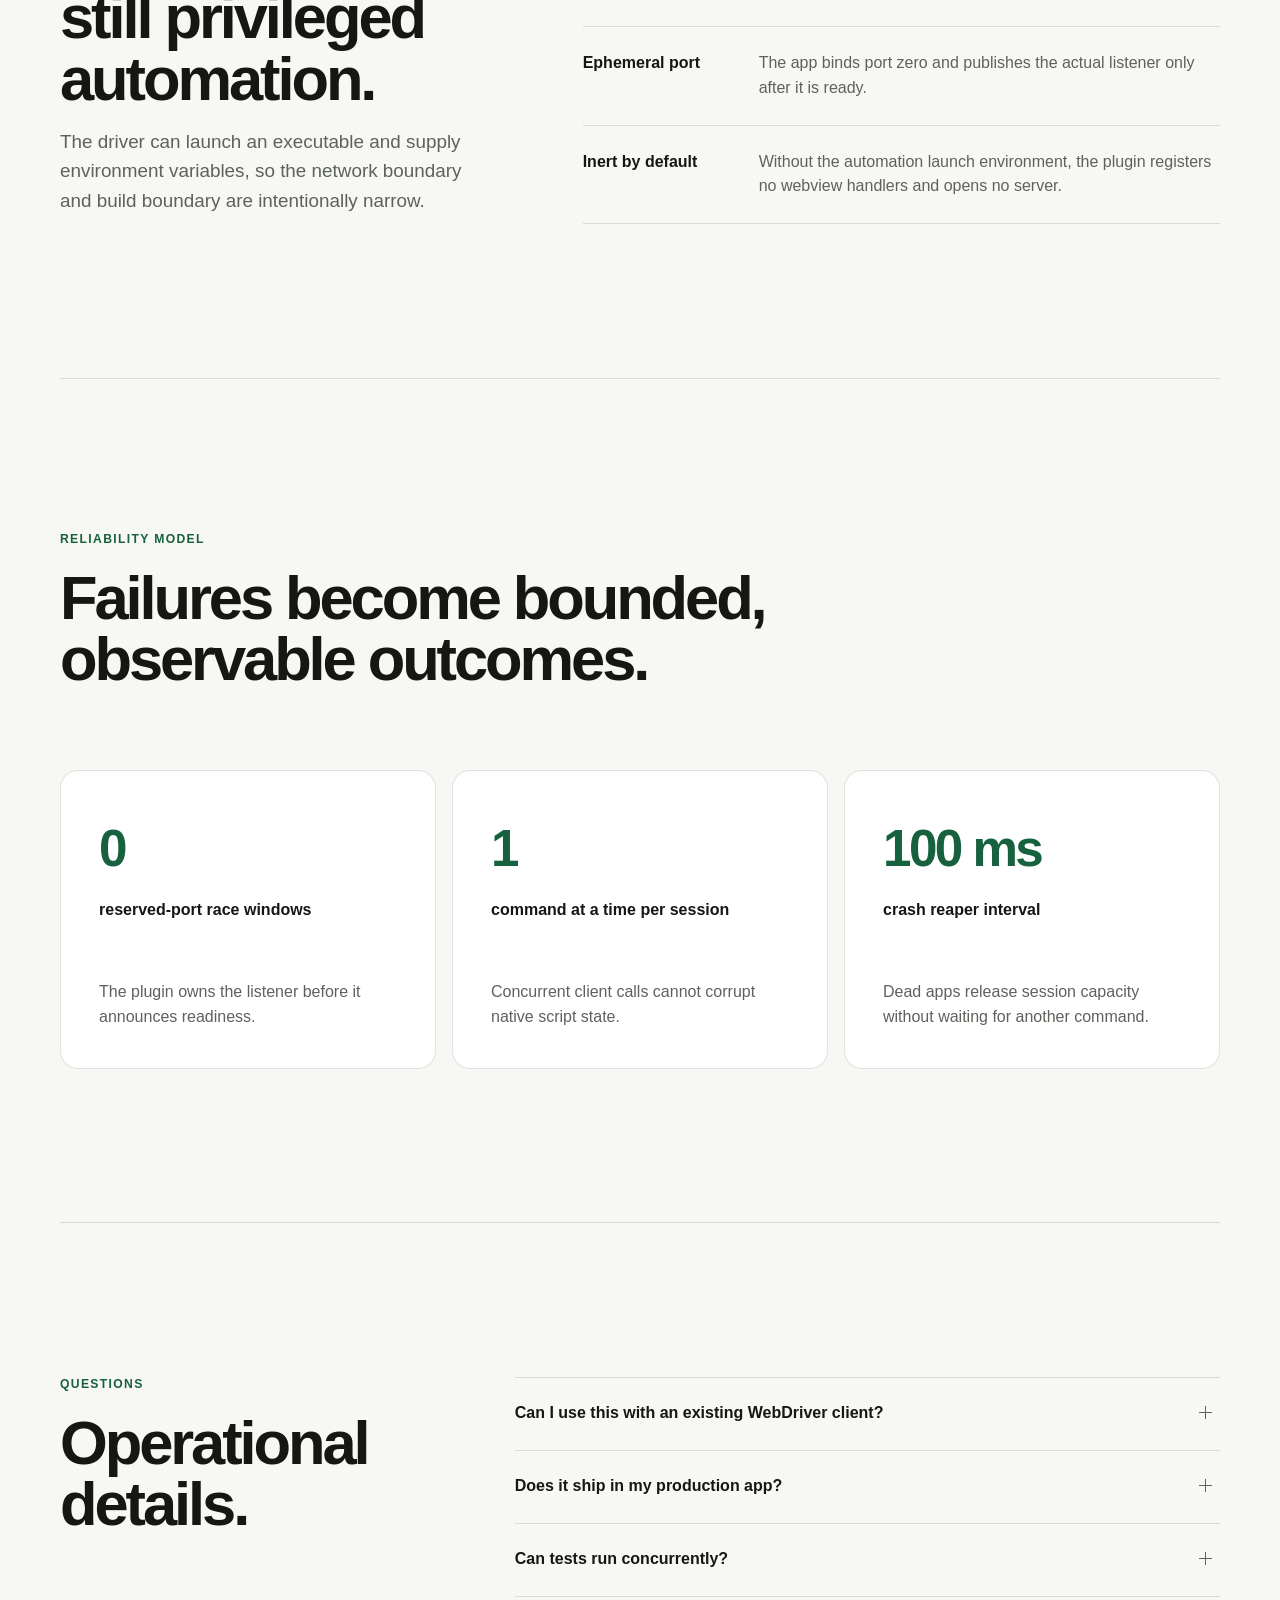
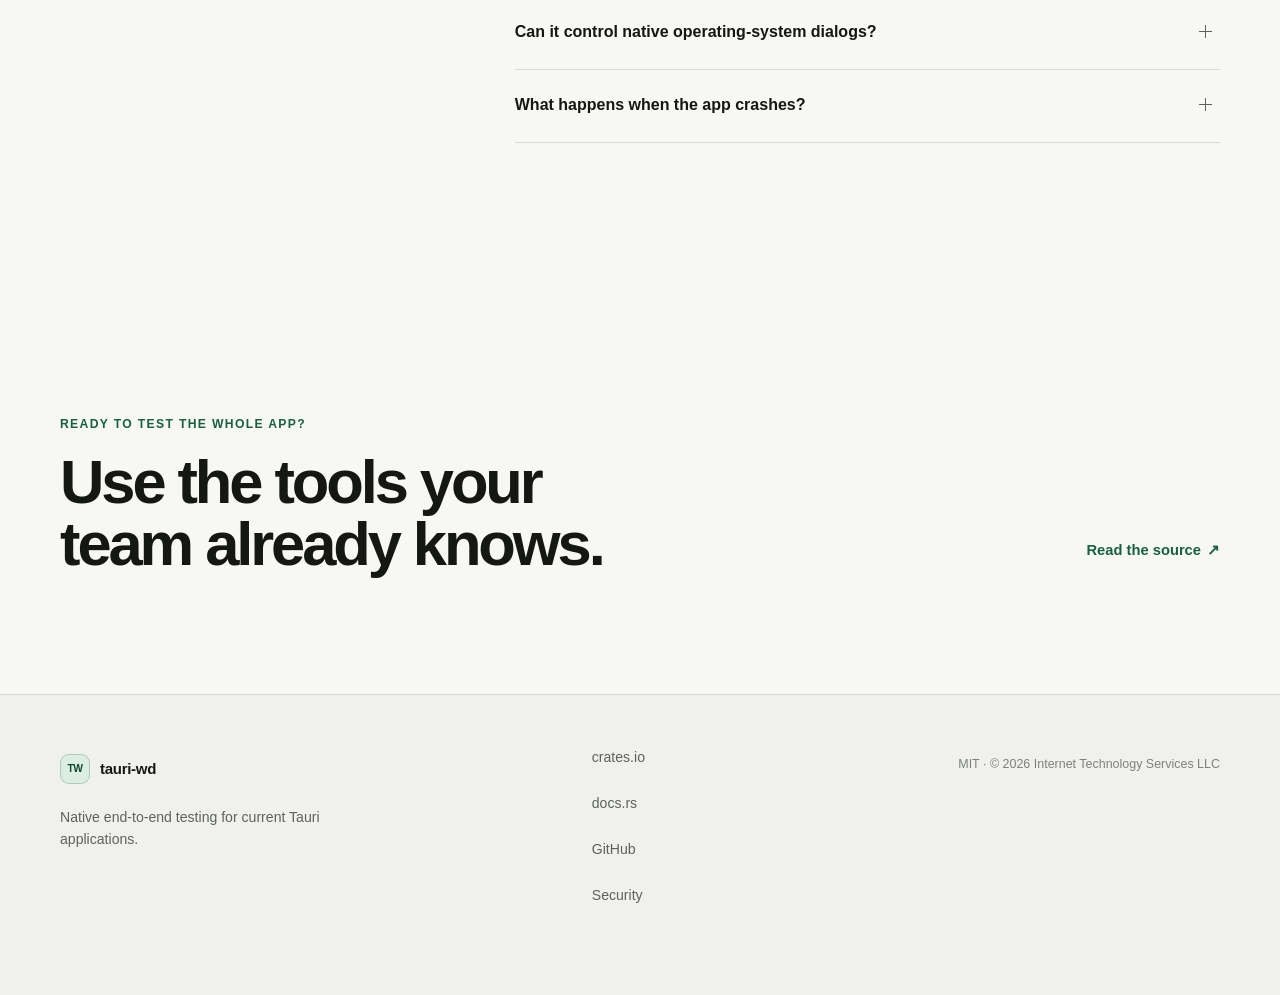
==== commit aae3278c: "refactor: cleanup" ====
--- a/site/index.html
+++ b/site/index.html
@@ -13,7 +13,7 @@
       content="#111311"
       media="(prefers-color-scheme: dark)"
     />
-    <title>Tauri WebDriver — Cross-platform end-to-end testing</title>
+    <title>tauri-wd — Native end-to-end testing</title>
     <meta
       name="description"
       content="A production-focused W3C WebDriver for reliable Tauri end-to-end testing on macOS, Windows, and Linux."
@@ -26,8 +26,8 @@
     <link rel="sitemap" type="application/xml" href="./sitemap.xml" />
 
     <meta property="og:type" content="website" />
-    <meta property="og:site_name" content="Tauri WebDriver" />
-    <meta property="og:title" content="Cross-platform WebDriver for Tauri" />
+    <meta property="og:site_name" content="tauri-wd" />
+    <meta property="og:title" content="tauri-wd" />
     <meta
       property="og:description"
       content="Reliable native end-to-end testing for Tauri apps on macOS, Windows, and Linux."
@@ -41,10 +41,10 @@
     <meta property="og:image:height" content="630" />
     <meta
       property="og:image:alt"
-      content="Tauri WebDriver — reliable end-to-end testing on macOS, Windows, and Linux"
+      content="tauri-wd — reliable end-to-end testing on macOS, Windows, and Linux"
     />
     <meta name="twitter:card" content="summary_large_image" />
-    <meta name="twitter:title" content="Cross-platform WebDriver for Tauri" />
+    <meta name="twitter:title" content="tauri-wd" />
     <meta
       name="twitter:description"
       content="Reliable native end-to-end testing for Tauri apps."
@@ -58,10 +58,10 @@
       {
         "@context": "https://schema.org",
         "@type": "SoftwareApplication",
-        "name": "Tauri WebDriver",
+        "name": "tauri-wd",
         "applicationCategory": "DeveloperApplication",
         "operatingSystem": "macOS, Windows, Linux",
-        "description": "A cross-platform W3C WebDriver server and native Tauri plugin for end-to-end testing.",
+        "description": "A W3C WebDriver server and native Tauri plugin for end-to-end testing on macOS, Windows, and Linux.",
         "license": "https://opensource.org/license/mit",
         "isAccessibleForFree": true,
         "codeRepository": "https://github.com/zhom/tauri-wd",
@@ -75,9 +75,9 @@
 
     <header class="site-header">
       <div class="header-inner">
-        <a class="wordmark" href="#top" aria-label="Tauri WebDriver home">
+        <a class="wordmark" href="#top" aria-label="tauri-wd home">
           <span class="wordmark-mark" aria-hidden="true">TW</span>
-          <span>Tauri WebDriver</span>
+          <span>tauri-wd</span>
         </a>
 
         <nav class="desktop-nav" aria-label="Main navigation">
@@ -113,7 +113,7 @@
             <span class="status-dot" aria-hidden="true"></span> Native Tauri
             automation
           </p>
-          <h1>Cross-platform WebDriver for Tauri.</h1>
+          <h1>tauri-wd</h1>
           <p class="lede">
             Run complex end-to-end tests against the real WKWebView, WebView2,
             and WebKitGTK surfaces in your desktop app—with standard W3C clients
@@ -588,7 +588,7 @@
         <div>
           <a class="wordmark" href="#top">
             <span class="wordmark-mark" aria-hidden="true">TW</span>
-            <span>Tauri WebDriver</span>
+            <span>tauri-wd</span>
           </a>
           <p>Native end-to-end testing for current Tauri applications.</p>
         </div>
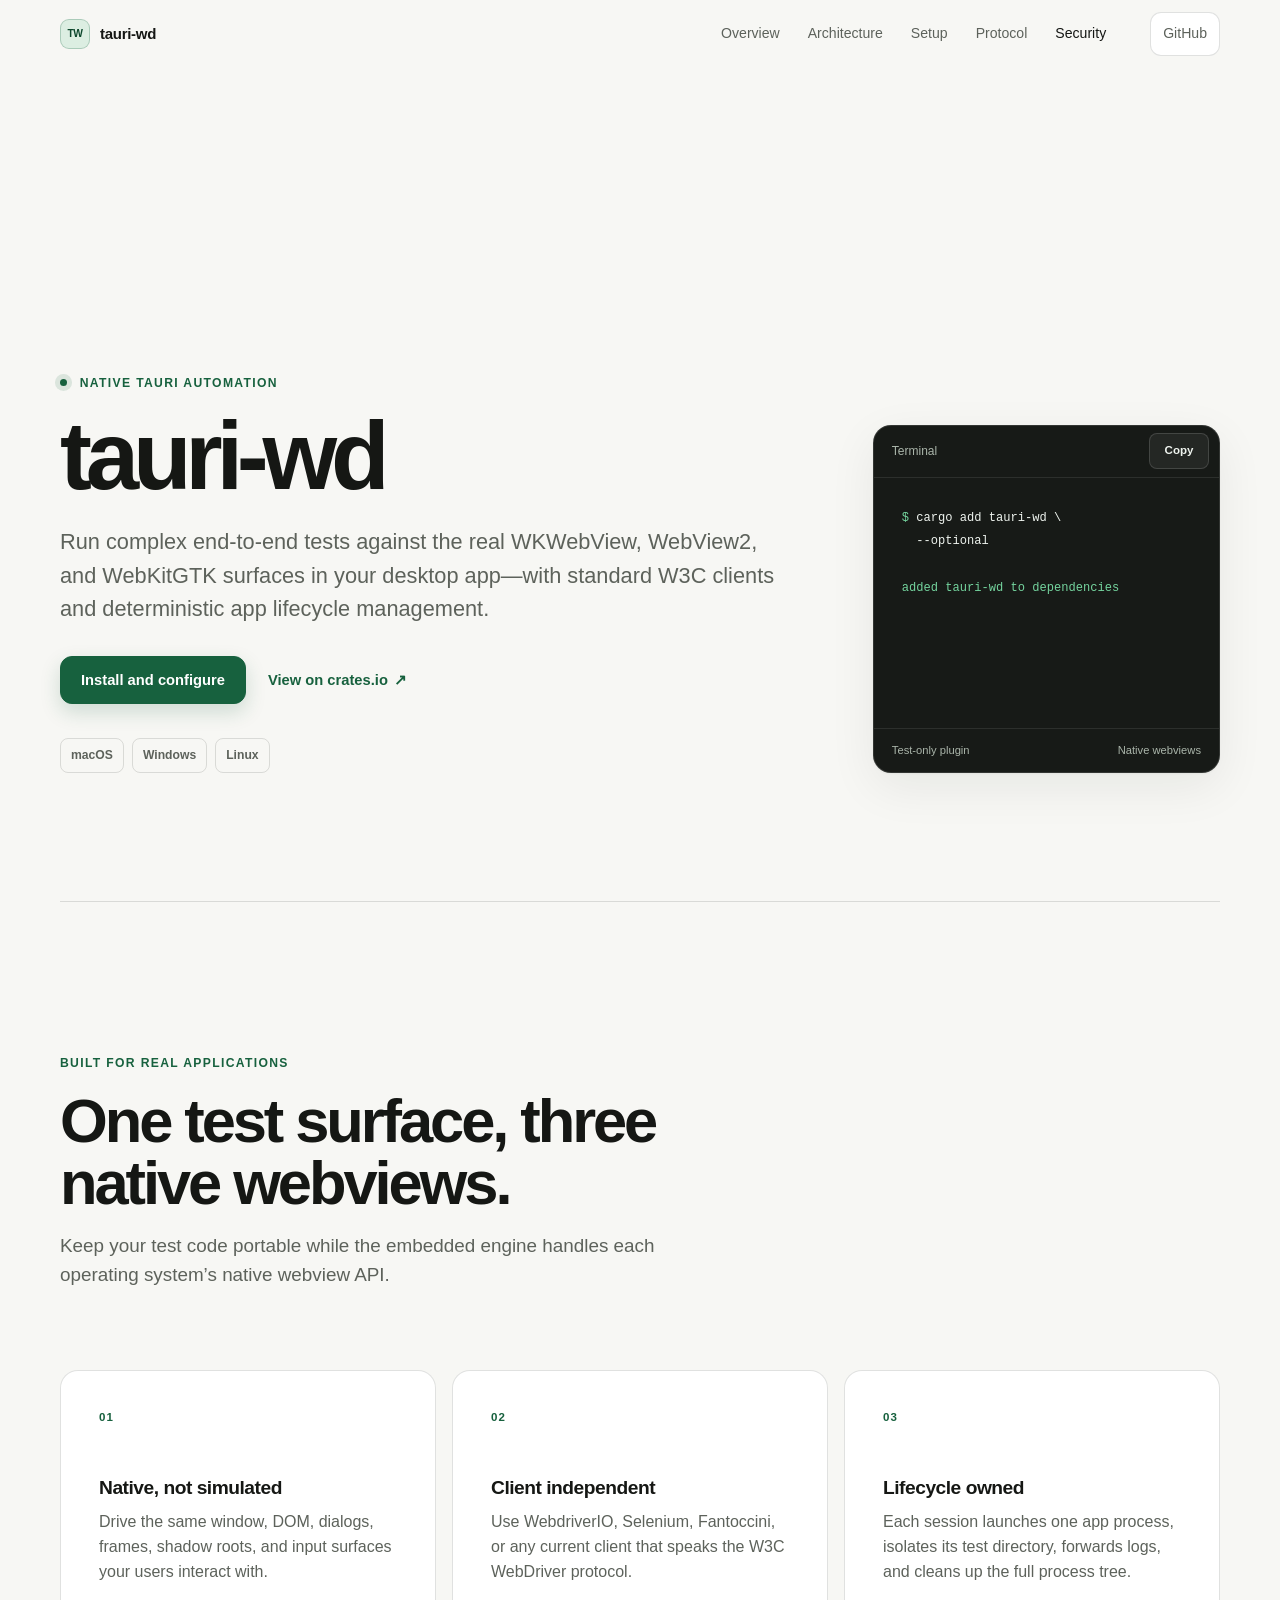
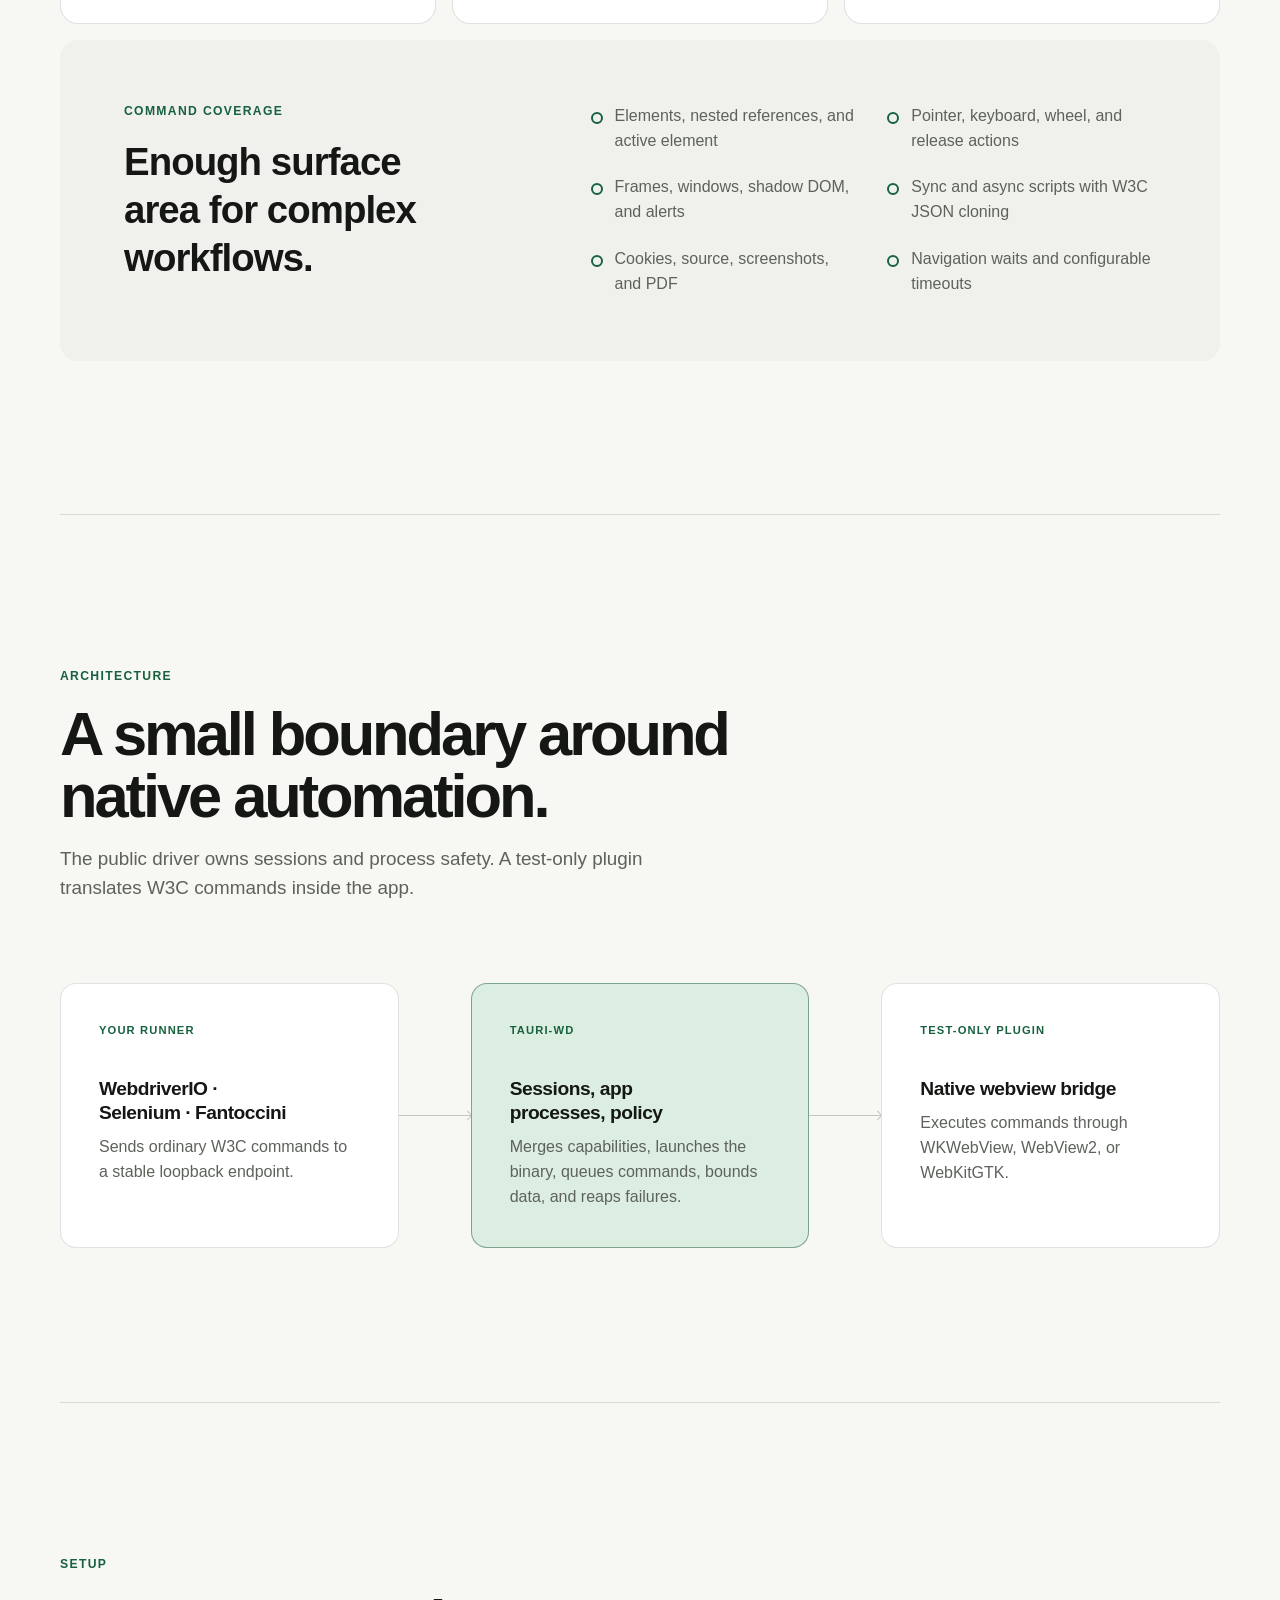
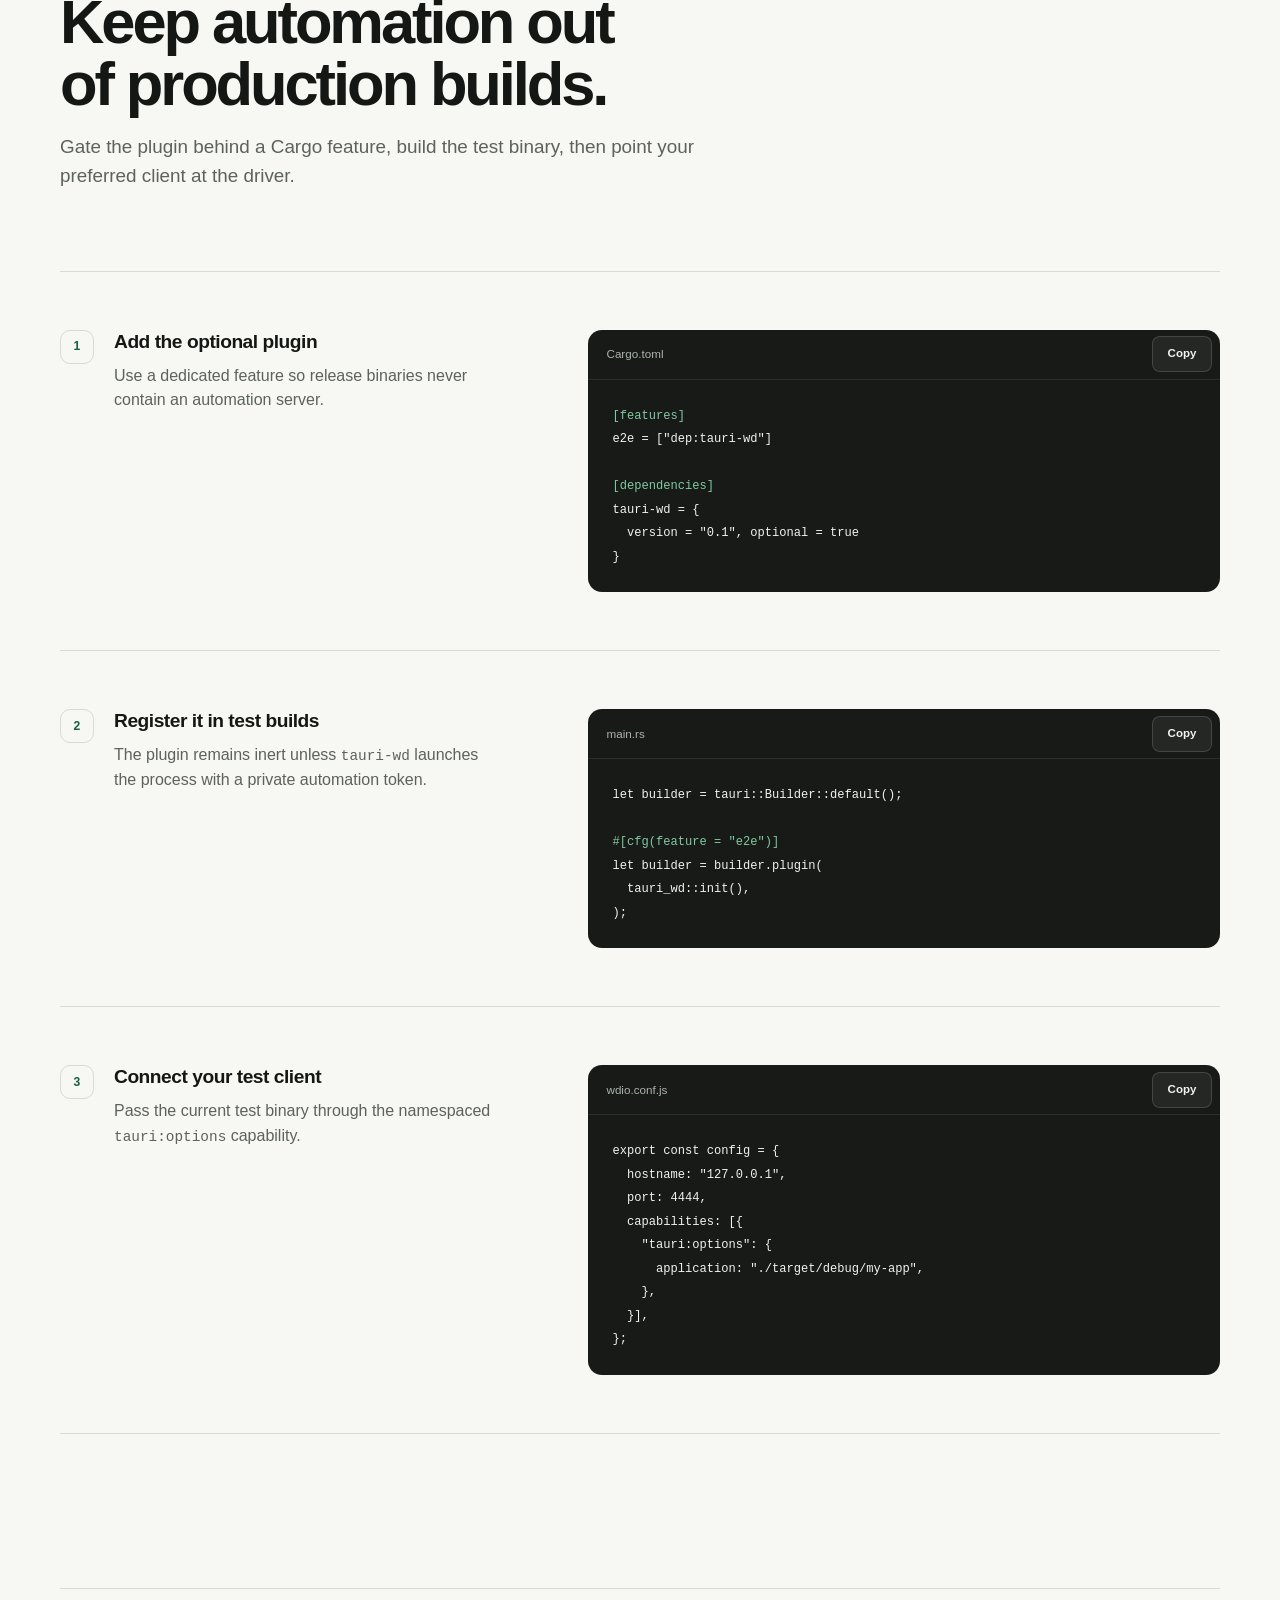
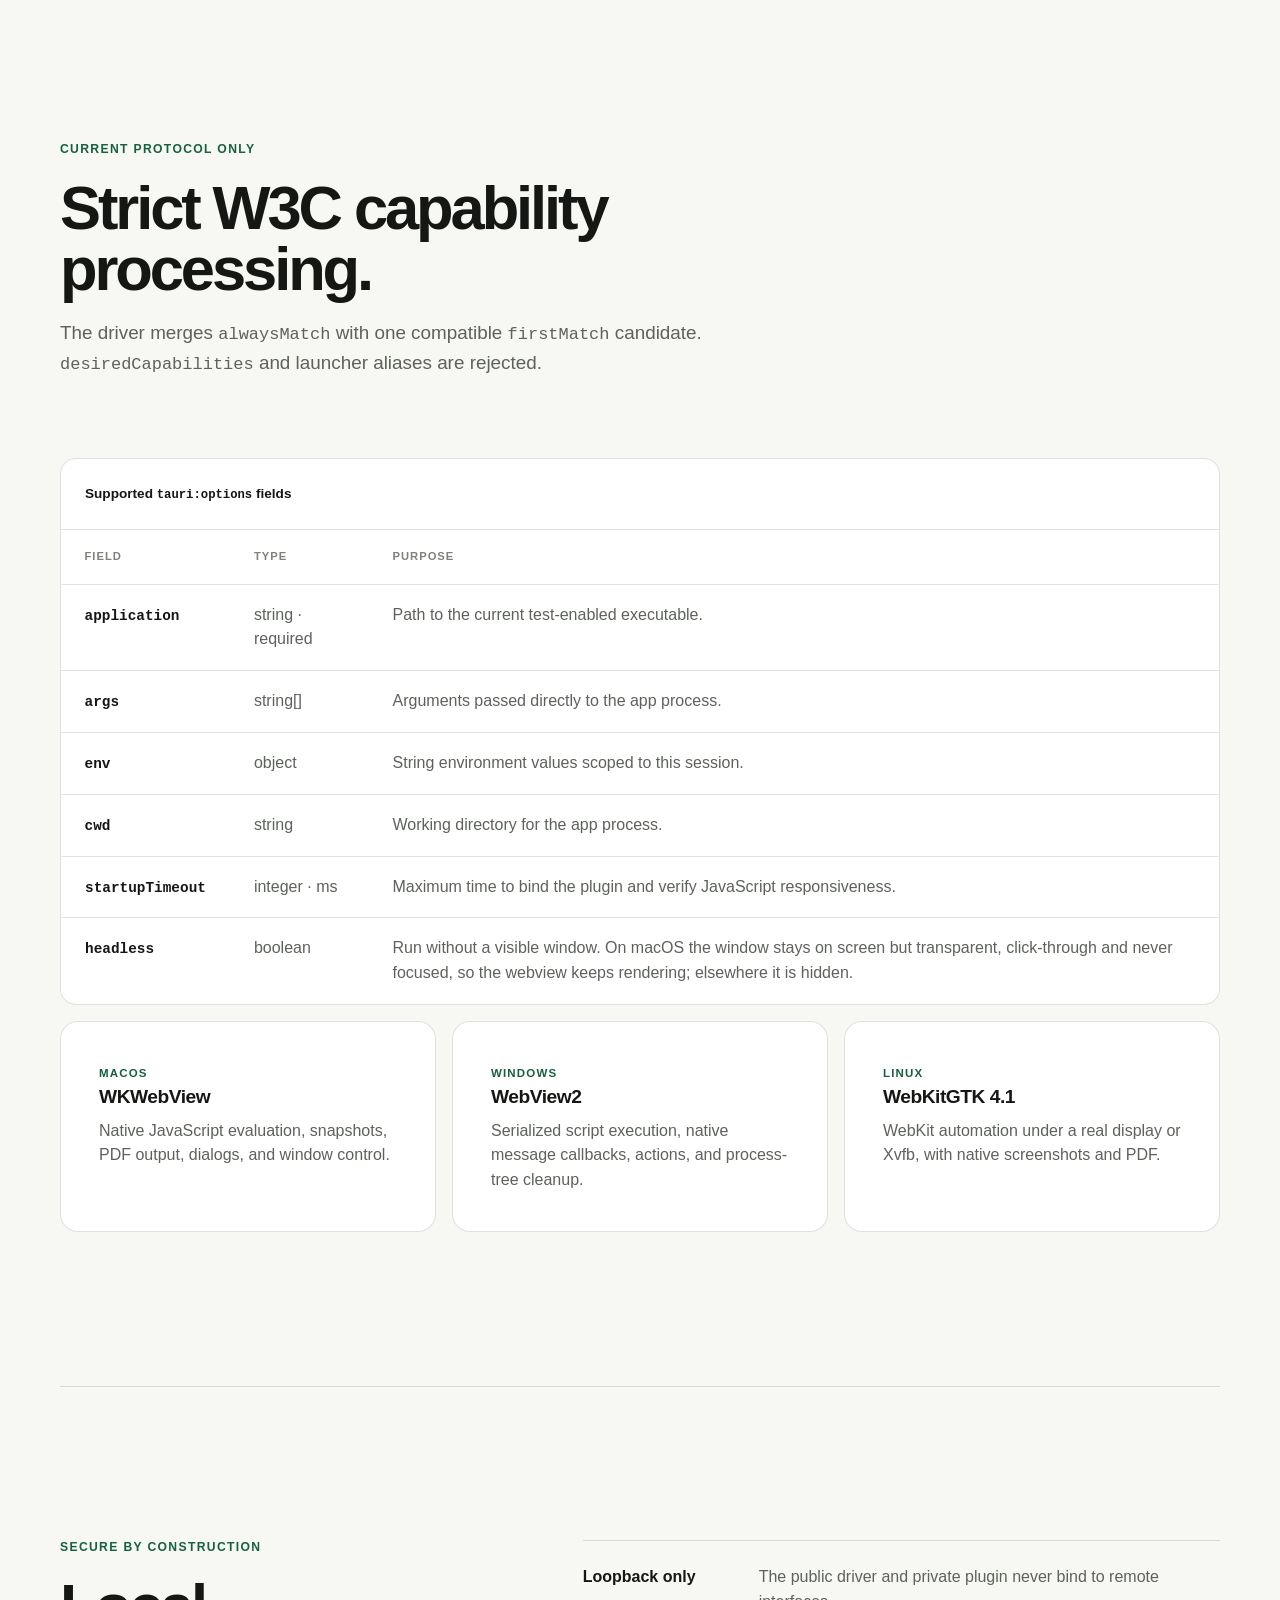
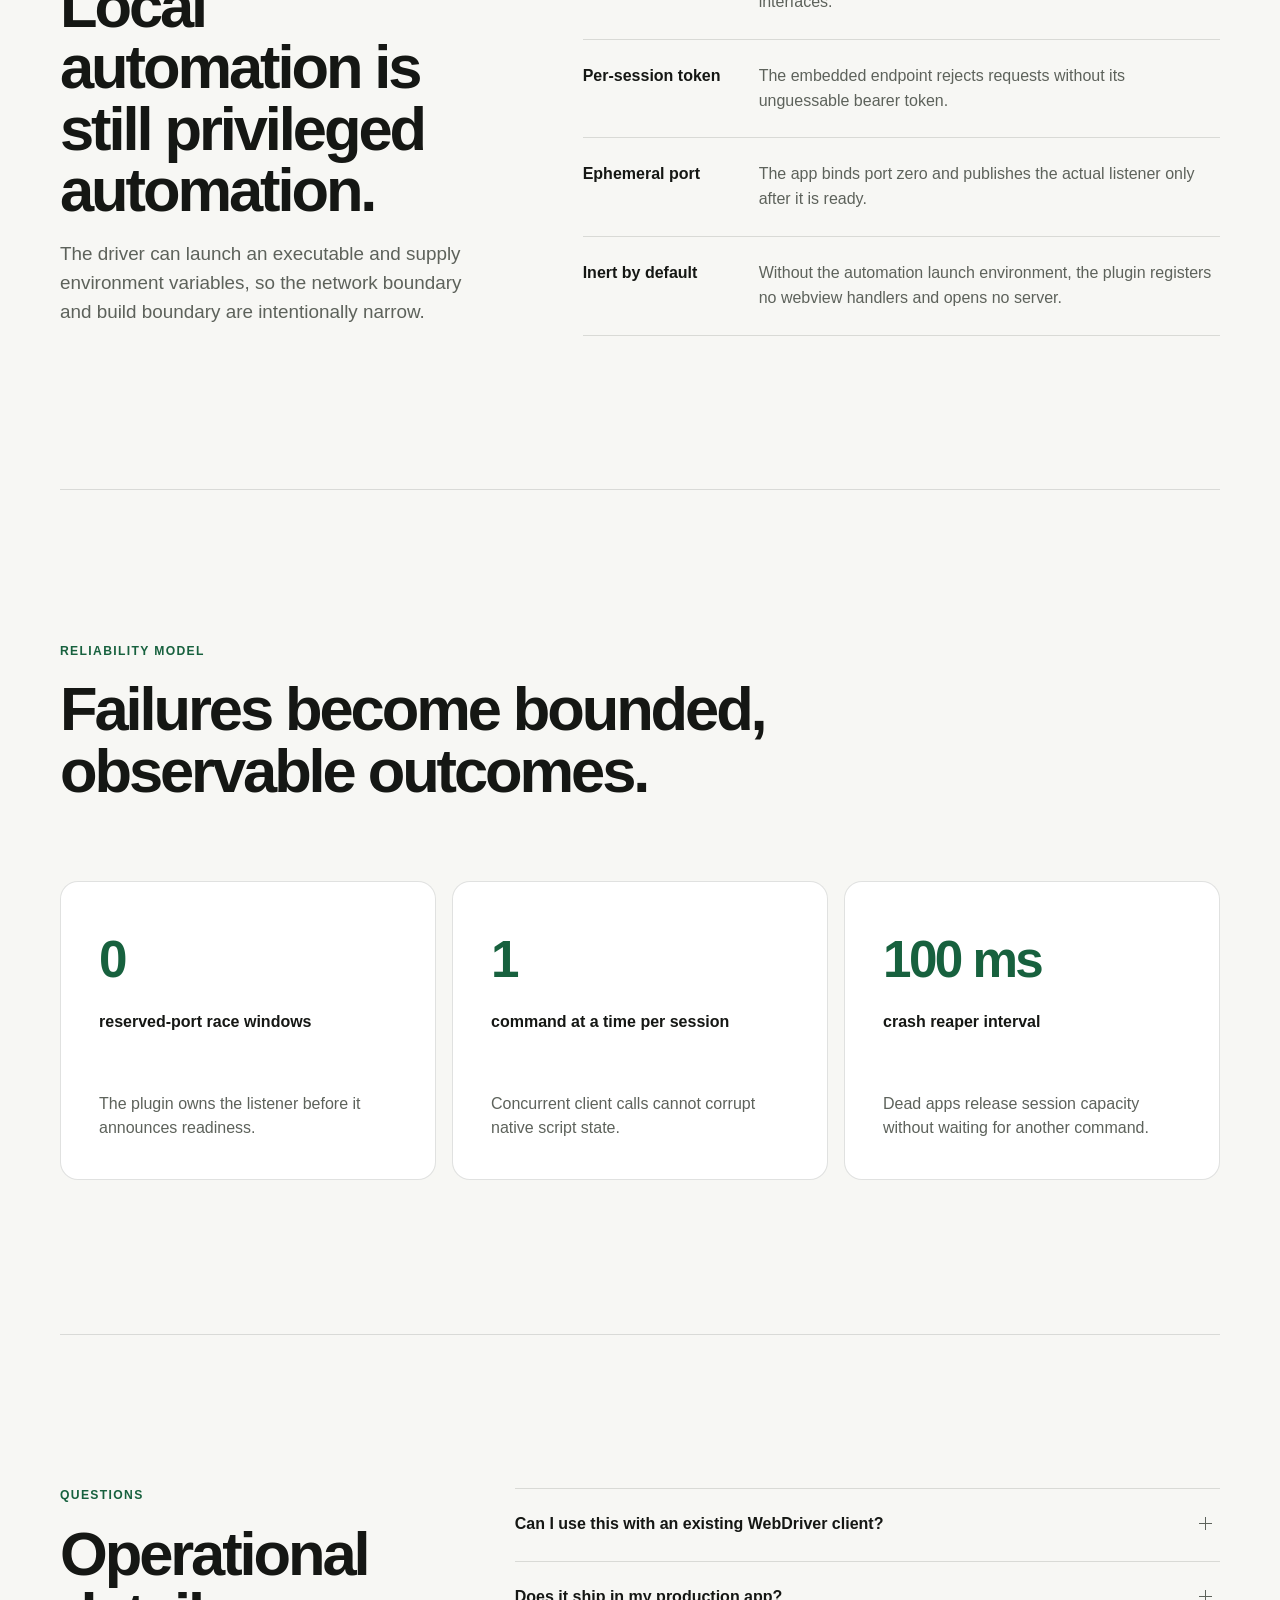
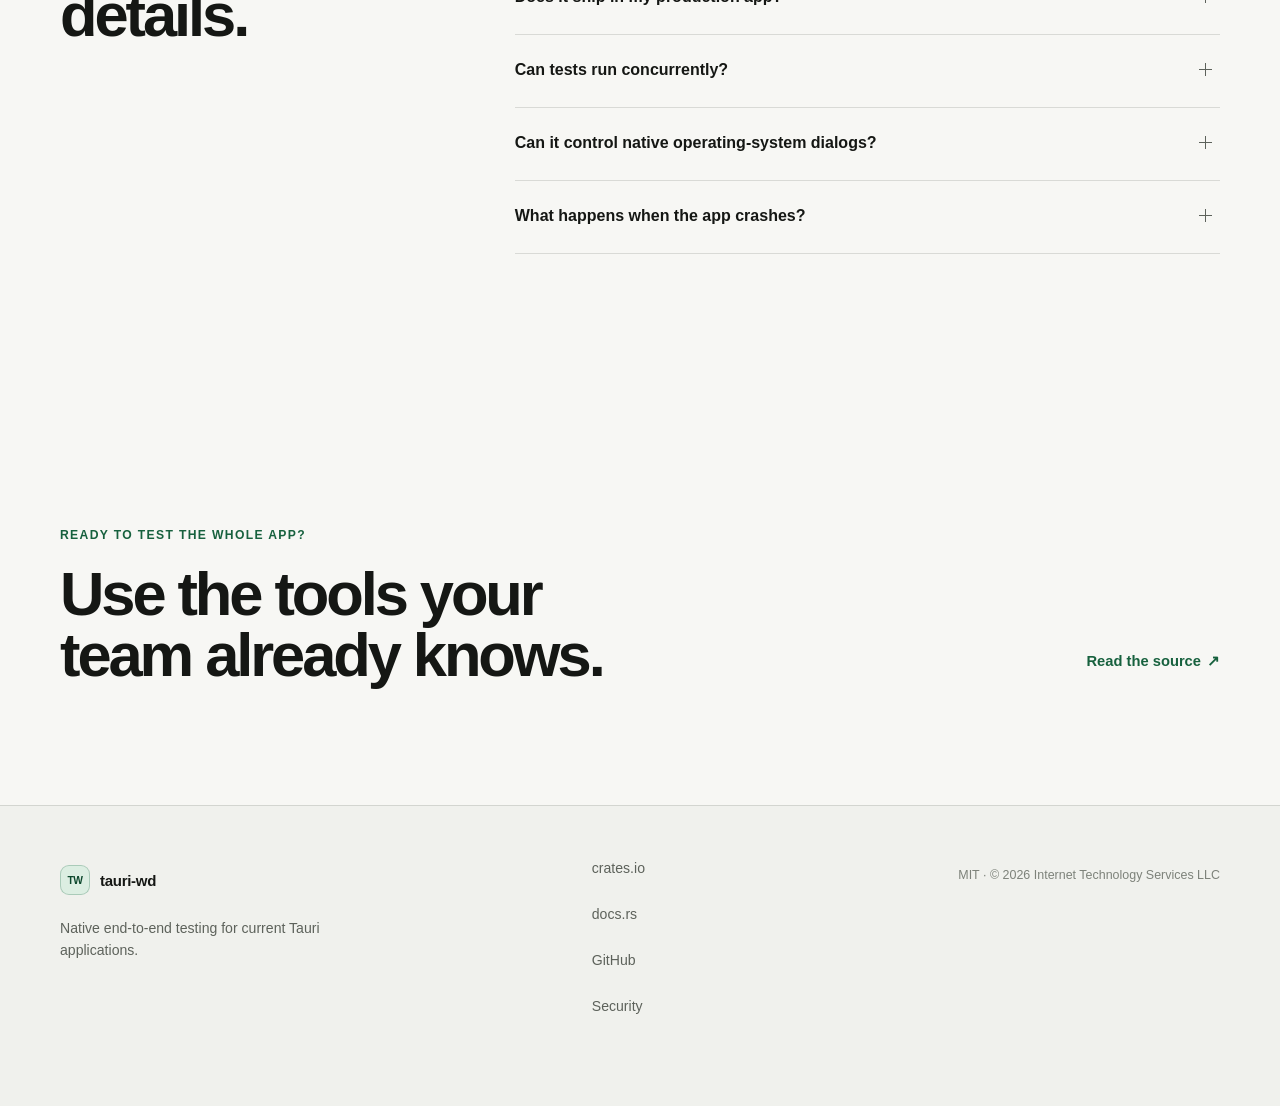
==== commit 84da312b: "feat: headless mode" ====
--- a/site/index.html
+++ b/site/index.html
@@ -419,6 +419,15 @@
                   responsiveness.
                 </td>
               </tr>
+              <tr>
+                <th scope="row"><code>headless</code></th>
+                <td>boolean</td>
+                <td>
+                  Run without a visible window. On macOS the window stays on
+                  screen but transparent, click-through and never focused, so
+                  the webview keeps rendering; elsewhere it is hidden.
+                </td>
+              </tr>
             </tbody>
           </table>
         </div>
